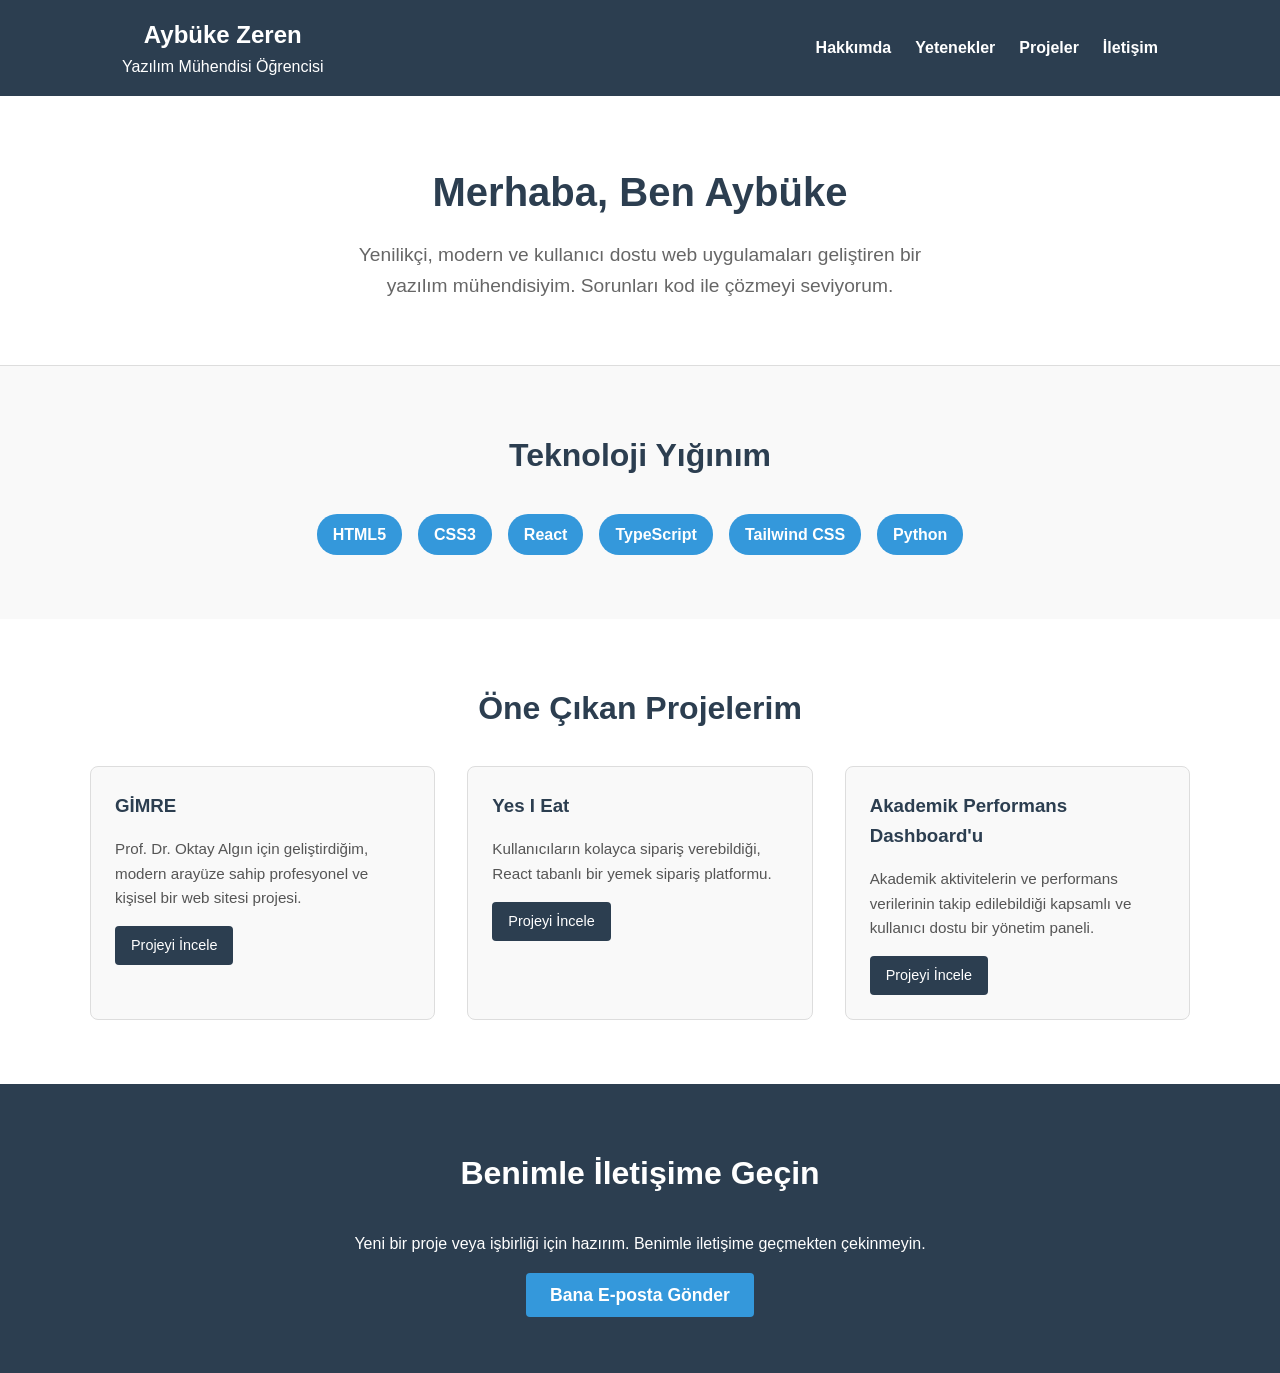
==== index.html @ 788e9beb "Kişisel portföy web sitesi için HTML ve CSS dosyaları eklendi." ====
<!DOCTYPE html>
<html lang="tr">

<head>
    <link rel="stylesheet" href="style.css">
    <meta charset="UTF-8">
    <meta name="viewport" content="width=device-width, initial-scale=1.0">
    <title>Kişisel Portföy</title>
</head>

<body>

    <header>
        <nav>
            <div class="baslik">
                <h1>Aybüke Zeren</h1>
                <p>Yazılım Mühendisi Öğrencisi</p>
            </div>
            <ul>
                <li><a href="#hero">Hakkımda</a></li>
                <li><a href="#skills">Yetenekler</a></li>
                <li><a href="#projects">Projeler</a></li>
                <li><a href="#contact">İletişim</a></li>
            </ul>
        </nav>
    </header>

    <section id="hero">
        <h2>Merhaba, Ben Aybüke</h2>
        <p>Yenilikçi, modern ve kullanıcı dostu web uygulamaları geliştiren bir yazılım mühendisiyim.
            Sorunları kod ile çözmeyi seviyorum.</p>
    </section>

    <section id="skills">
        <h2 class="section-title">Teknoloji Yığınım</h2>
        <div class="skills-container">
            <span class="skill-tag">HTML5</span>
            <span class="skill-tag">CSS3</span>
            <span class="skill-tag">React</span>
            <span class="skill-tag">TypeScript</span>
            <span class="skill-tag">Tailwind CSS</span>
            <span class="skill-tag">Python</span>
        </div>
    </section>

    <section id="projects">
        <h2 class="section-title" style="text-align: center;">Öne Çıkan Projelerim</h2>
        <div class="projects-wrapper">

            <div class="project-card">
                <h3>GİMRE</h3>
                <p>Prof. Dr. Oktay Algın için geliştirdiğim, modern arayüze sahip profesyonel ve kişisel bir web sitesi
                    projesi.</p>
                <a href="#" class="project-link">Projeyi İncele</a>
            </div>

            <div class="project-card">
                <h3>Yes I Eat</h3>
                <p>Kullanıcıların kolayca sipariş verebildiği, React tabanlı bir yemek sipariş platformu.</p>
                <a href="#" class="project-link">Projeyi İncele</a>
            </div>

            <div class="project-card">
                <h3>Akademik Performans Dashboard'u</h3>
                <p>Akademik aktivitelerin ve performans verilerinin takip edilebildiği kapsamlı ve kullanıcı dostu bir
                    yönetim paneli.</p>
                <a href="#" class="project-link">Projeyi İncele</a>
            </div>

        </div>
    </section>

    <section id="contact">
        <h2 class="section-title" style="color: #fff;">Benimle İletişime Geçin</h2>
        <p>Yeni bir proje veya işbirliği için hazırım. Benimle iletişime geçmekten çekinmeyin.</p>
        <a href="mailto:ornek@email.com" class="btn">Bana E-posta Gönder</a>
    </section>

    <!-- <footer>
        <p>&copy; 2026 Aybüke Zeren. Tüm hakları saklıdır.</p>
    </footer> -->

</body>

</html>
---- style.css ----
* {
     margin: 0;
     padding: 0;
     box-sizing: border-box;
     font-family: 'Segoe UI', Tahoma, Geneva, Verdana, sans-serif;
 }

 body {
     line-height: 1.6;
     color: #333;
     background-color: #f9f9f9;
 }

 header {
     background-color: #2c3e50;
     color: #fff;
     padding: 1rem 0;
     position: sticky;
     top: 0;
     z-index: 100;
 }


 nav {
     display: flex;
     justify-content: space-between;
     align-items: center;
     max-width: 1100px;
     margin: 0 auto;
     padding: 0 2rem;
 }

 nav h1 {
     font-size: 1.5rem;
 }

 nav ul {
     list-style: none;
     display: flex;
 }

 nav ul li {
     margin-left: 1.5rem;
 }

 nav ul li a {
     color: #fff;
     text-decoration: none;
     font-weight: bold;
     transition: color 0.3s ease;
 }

 nav ul li a:hover {
     color: #3498db;
 }

 #hero {
     background-color: #fff;
     text-align: center;
     padding: 4rem 2rem;
     border-bottom: 1px solid #ddd;
 }

 #hero h2 {
     font-size: 2.5rem;
     margin-bottom: 1rem;
     color: #2c3e50;
 }

 #hero p {
     font-size: 1.2rem;
     color: #666;
     max-width: 600px;
     margin: 0 auto;
 }

 #skills {
     padding: 4rem 2rem;
     max-width: 1100px;
     margin: 0 auto;
     text-align: center;
 }

 .baslik{
    display: flex;
    flex-direction: column;
    justify-content: center;
    align-items: center;
 }

 .section-title {
     font-size: 2rem;
     margin-bottom: 2rem;
     color: #2c3e50;
 }

 .skills-container {
     display: flex;
     justify-content: center;
     flex-wrap: wrap;
     gap: 1rem;
 }

 .skill-tag {
     background-color: #3498db;
     color: #fff;
     padding: 0.5rem 1rem;
     border-radius: 20px;
     font-weight: bold;
 }

 #projects {
     background-color: #fff;
     padding: 4rem 2rem;
 }

 .projects-wrapper {
     max-width: 1100px;
     margin: 0 auto;
     display: grid;
     grid-template-columns: repeat(auto-fit, minmax(300px, 1fr));
     gap: 2rem;
 }

 .project-card {
     background-color: #f9f9f9;
     border: 1px solid #ddd;
     border-radius: 8px;
     padding: 1.5rem;
     transition: transform 0.3s ease, box-shadow 0.3s ease;
 }

 .project-card:hover {
     transform: translateY(-5px);
     box-shadow: 0 5px 15px rgba(0, 0, 0, 0.1);
 }

 .project-card h3 {
     margin-bottom: 1rem;
     color: #2c3e50;
 }

 .project-card p {
     margin-bottom: 1rem;
     color: #555;
     font-size: 0.95rem;
 }

 .project-link {
     display: inline-block;
     background-color: #2c3e50;
     color: #fff;
     padding: 0.5rem 1rem;
     text-decoration: none;
     border-radius: 4px;
     font-size: 0.9rem;
 }

 .project-link:hover {
     background-color: #3498db;
 }

 #contact {
     padding: 4rem 2rem;
     text-align: center;
     background-color: #2c3e50;
     color: #fff;
 }

 #contact p {
     margin-bottom: 1.5rem;
 }

 .btn {
     background-color: #3498db;
     color: #fff;
     padding: 0.75rem 1.5rem;
     text-decoration: none;
     border-radius: 4px;
     font-weight: bold;
     font-size: 1.1rem;
 }

 .btn:hover {
     background-color: #2980b9;
 }

 footer {
     text-align: center;
     padding: 1.5rem;
     background-color: #1a252f;
     color: #aaa;
     font-size: 0.9rem;
 }
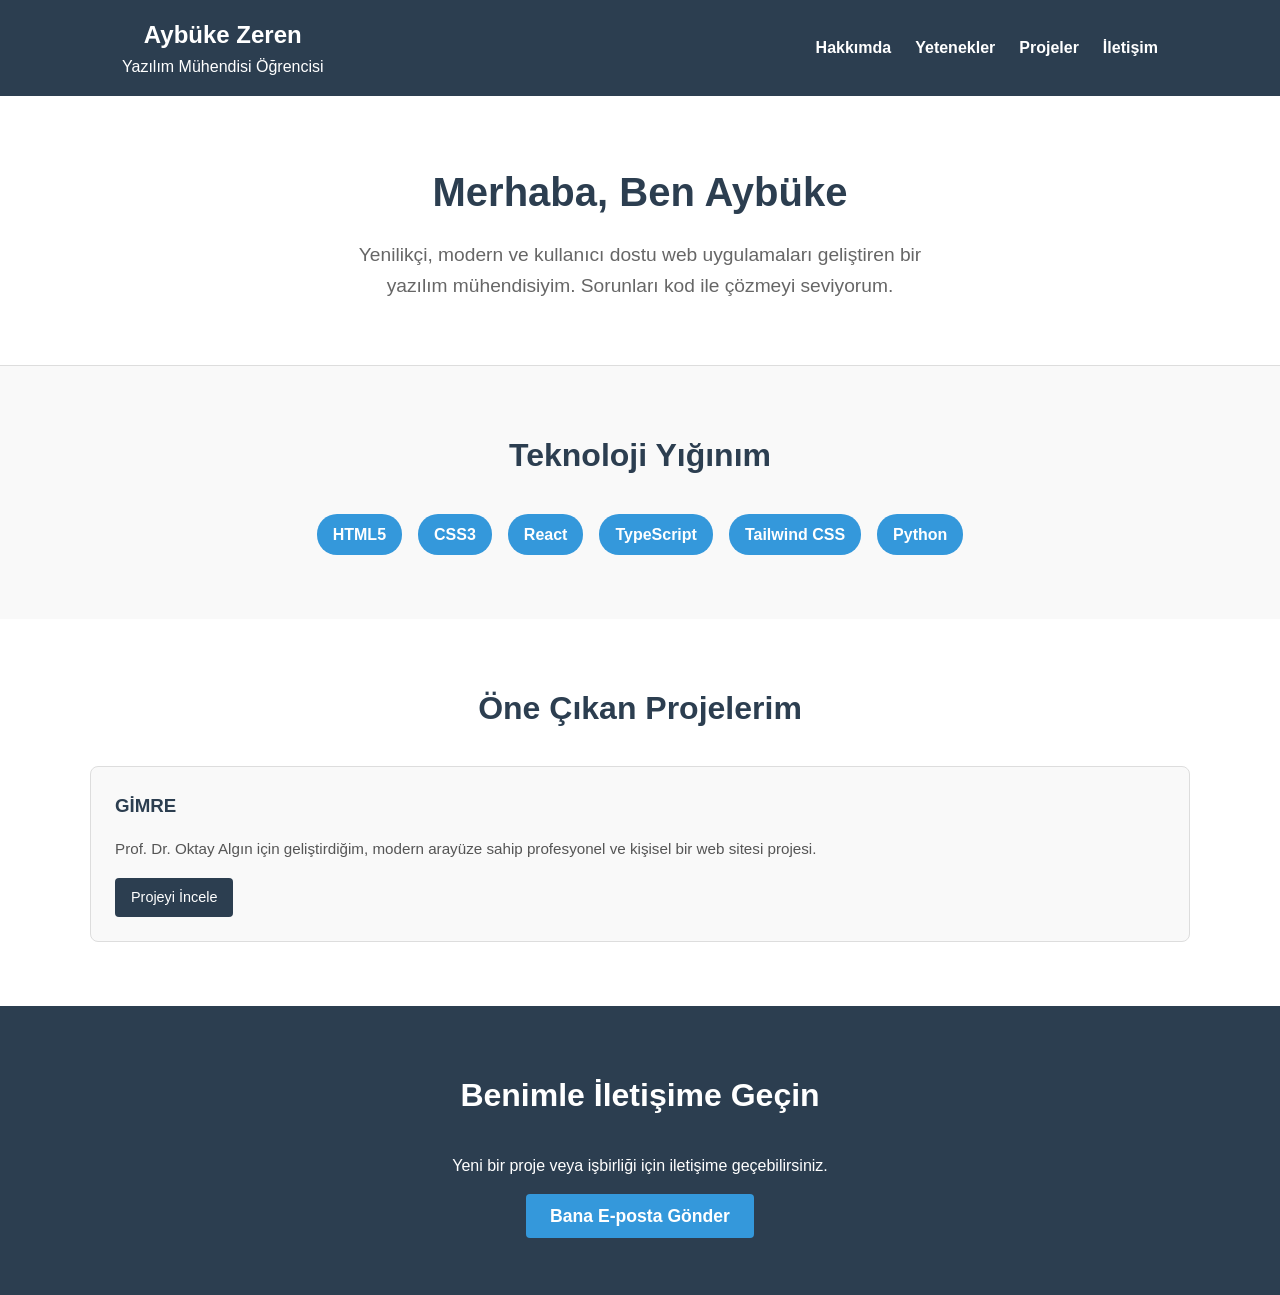
==== commit d739c04f: "." ====
--- a/index.html
+++ b/index.html
@@ -5,7 +5,7 @@
     <link rel="stylesheet" href="style.css">
     <meta charset="UTF-8">
     <meta name="viewport" content="width=device-width, initial-scale=1.0">
-    <title>Kişisel Portföy</title>
+    <title>Aybüke Zeren</title>
 </head>
 
 <body>
@@ -54,25 +54,12 @@
                 <a href="#" class="project-link">Projeyi İncele</a>
             </div>
 
-            <div class="project-card">
-                <h3>Yes I Eat</h3>
-                <p>Kullanıcıların kolayca sipariş verebildiği, React tabanlı bir yemek sipariş platformu.</p>
-                <a href="#" class="project-link">Projeyi İncele</a>
-            </div>
-
-            <div class="project-card">
-                <h3>Akademik Performans Dashboard'u</h3>
-                <p>Akademik aktivitelerin ve performans verilerinin takip edilebildiği kapsamlı ve kullanıcı dostu bir
-                    yönetim paneli.</p>
-                <a href="#" class="project-link">Projeyi İncele</a>
-            </div>
-
         </div>
     </section>
 
     <section id="contact">
         <h2 class="section-title" style="color: #fff;">Benimle İletişime Geçin</h2>
-        <p>Yeni bir proje veya işbirliği için hazırım. Benimle iletişime geçmekten çekinmeyin.</p>
+        <p>Yeni bir proje veya işbirliği için iletişime geçebilirsiniz.</p>
         <a href="mailto:ornek@email.com" class="btn">Bana E-posta Gönder</a>
     </section>
 
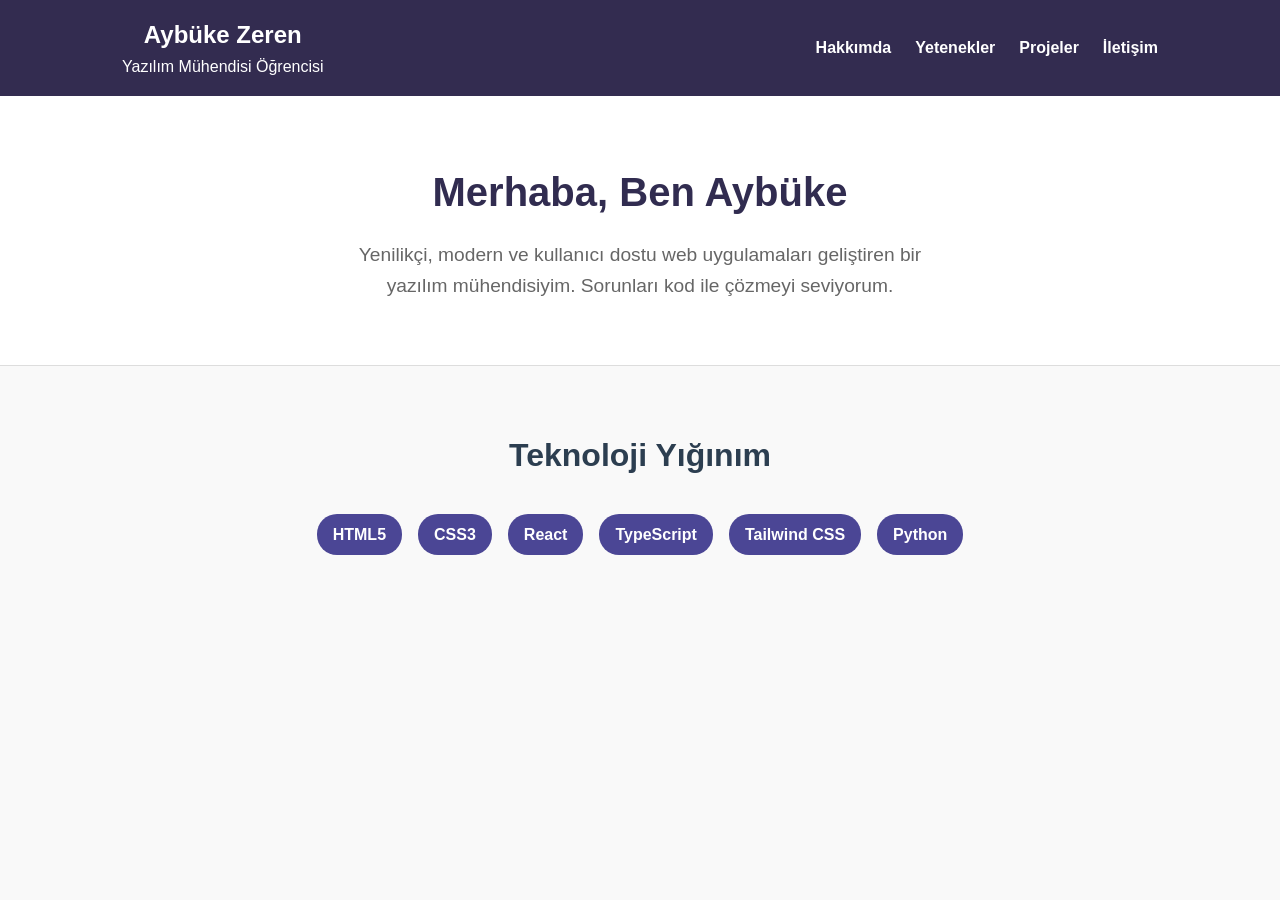
==== commit 31fbcee2: "style güncellemeler" ====
--- a/index.html
+++ b/index.html
@@ -43,30 +43,6 @@
         </div>
     </section>
 
-    <section id="projects">
-        <h2 class="section-title" style="text-align: center;">Öne Çıkan Projelerim</h2>
-        <div class="projects-wrapper">
-
-            <div class="project-card">
-                <h3>GİMRE</h3>
-                <p>Prof. Dr. Oktay Algın için geliştirdiğim, modern arayüze sahip profesyonel ve kişisel bir web sitesi
-                    projesi.</p>
-                <a href="#" class="project-link">Projeyi İncele</a>
-            </div>
-
-        </div>
-    </section>
-
-    <section id="contact">
-        <h2 class="section-title" style="color: #fff;">Benimle İletişime Geçin</h2>
-        <p>Yeni bir proje veya işbirliği için iletişime geçebilirsiniz.</p>
-        <a href="mailto:ornek@email.com" class="btn">Bana E-posta Gönder</a>
-    </section>
-
-    <!-- <footer>
-        <p>&copy; 2026 Aybüke Zeren. Tüm hakları saklıdır.</p>
-    </footer> -->
-
 </body>
 
 </html>
--- a/style.css
+++ b/style.css
@@ -12,7 +12,7 @@
  }
 
  header {
-     background-color: #2c3e50;
+     background-color: #332c50;
      color: #fff;
      padding: 1rem 0;
      position: sticky;
@@ -51,7 +51,7 @@
  }
 
  nav ul li a:hover {
-     color: #3498db;
+     color: #d4c5ff;
  }
 
  #hero {
@@ -64,7 +64,7 @@
  #hero h2 {
      font-size: 2.5rem;
      margin-bottom: 1rem;
-     color: #2c3e50;
+     color: #312c50;
  }
 
  #hero p {
@@ -102,7 +102,7 @@
  }
 
  .skill-tag {
-     background-color: #3498db;
+     background-color: #4b4695;
      color: #fff;
      padding: 0.5rem 1rem;
      border-radius: 20px;
@@ -137,7 +137,7 @@
 
  .project-card h3 {
      margin-bottom: 1rem;
-     color: #2c3e50;
+     color: #302c50;
  }
 
  .project-card p {
@@ -148,7 +148,7 @@
 
  .project-link {
      display: inline-block;
-     background-color: #2c3e50;
+     background-color: #372c50;
      color: #fff;
      padding: 0.5rem 1rem;
      text-decoration: none;
@@ -157,13 +157,13 @@
  }
 
  .project-link:hover {
-     background-color: #3498db;
+     background-color: #5834db;
  }
 
  #contact {
      padding: 4rem 2rem;
      text-align: center;
-     background-color: #2c3e50;
+     background-color: #2c2d50;
      color: #fff;
  }
 
@@ -172,7 +172,7 @@
  }
 
  .btn {
-     background-color: #3498db;
+     background-color: #5334db;
      color: #fff;
      padding: 0.75rem 1.5rem;
      text-decoration: none;
@@ -182,7 +182,7 @@
  }
 
  .btn:hover {
-     background-color: #2980b9;
+     background-color: #3a2bad;
  }
 
  footer {
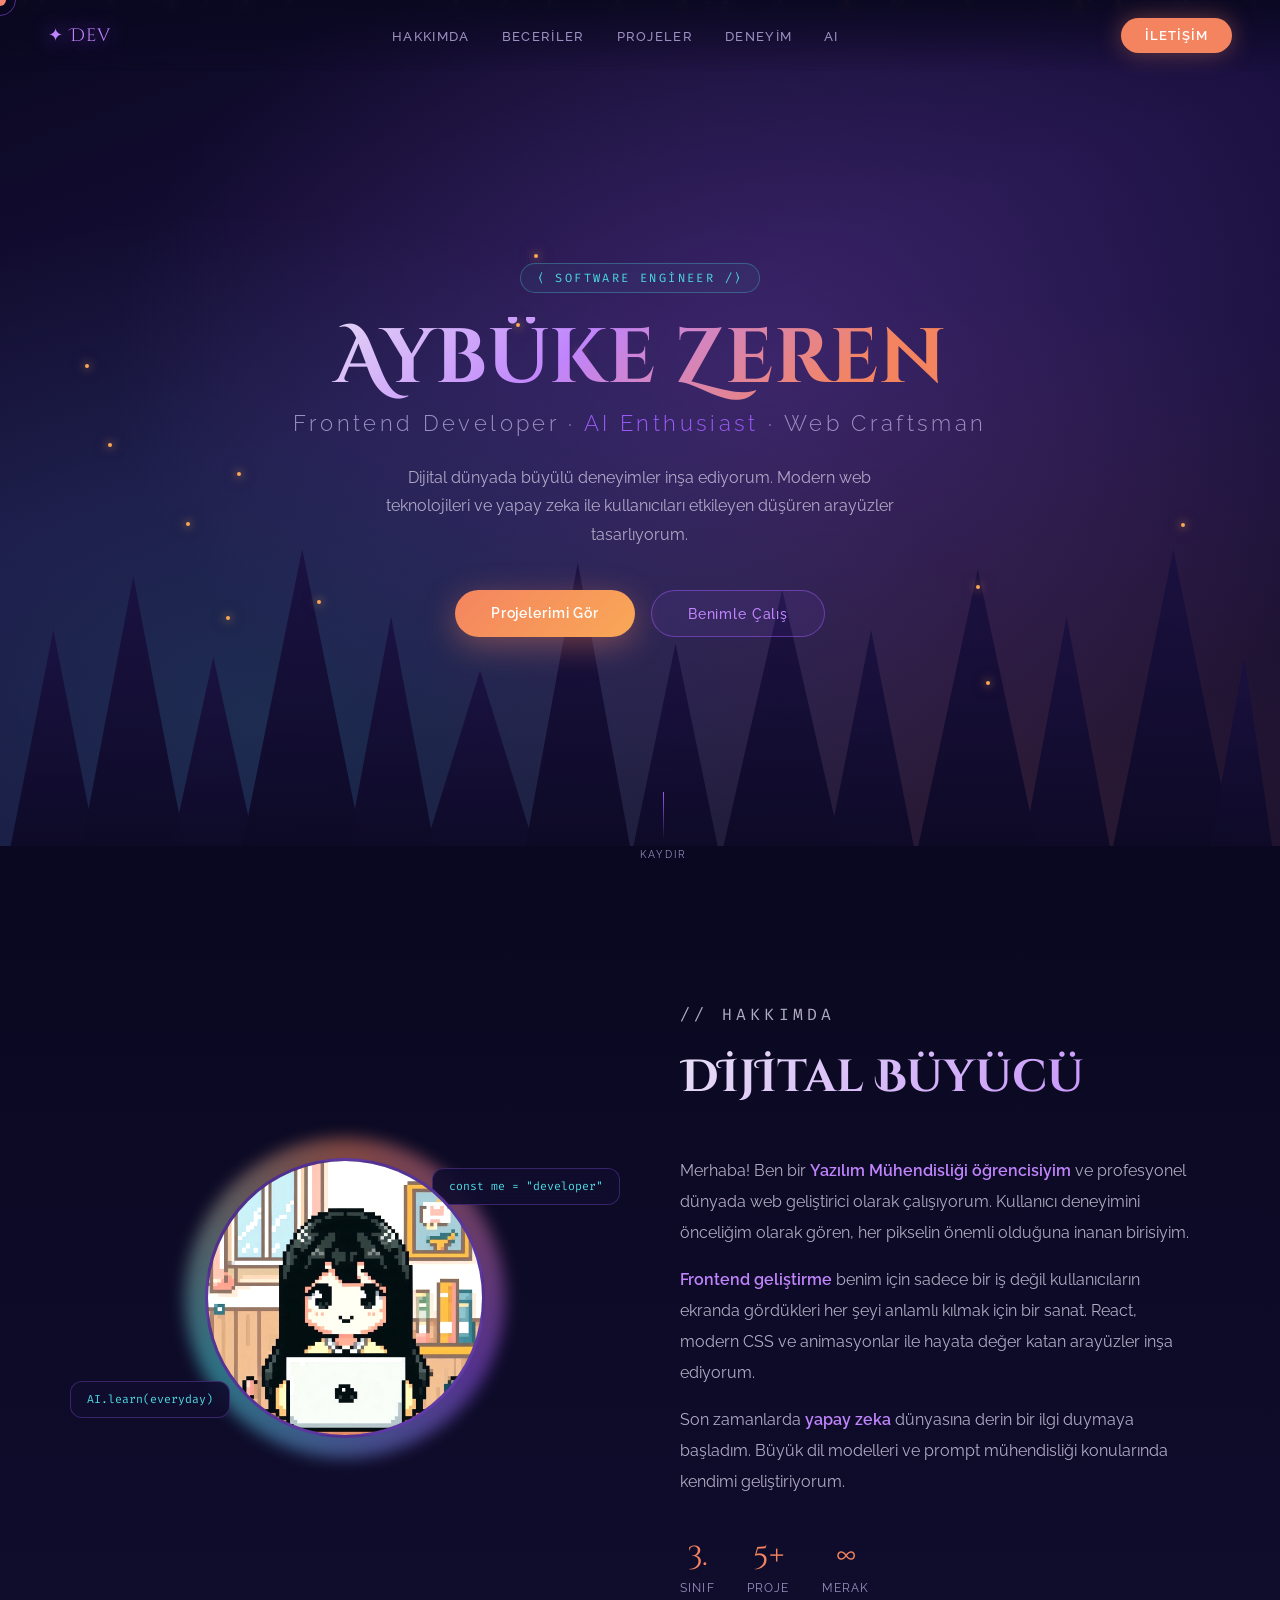
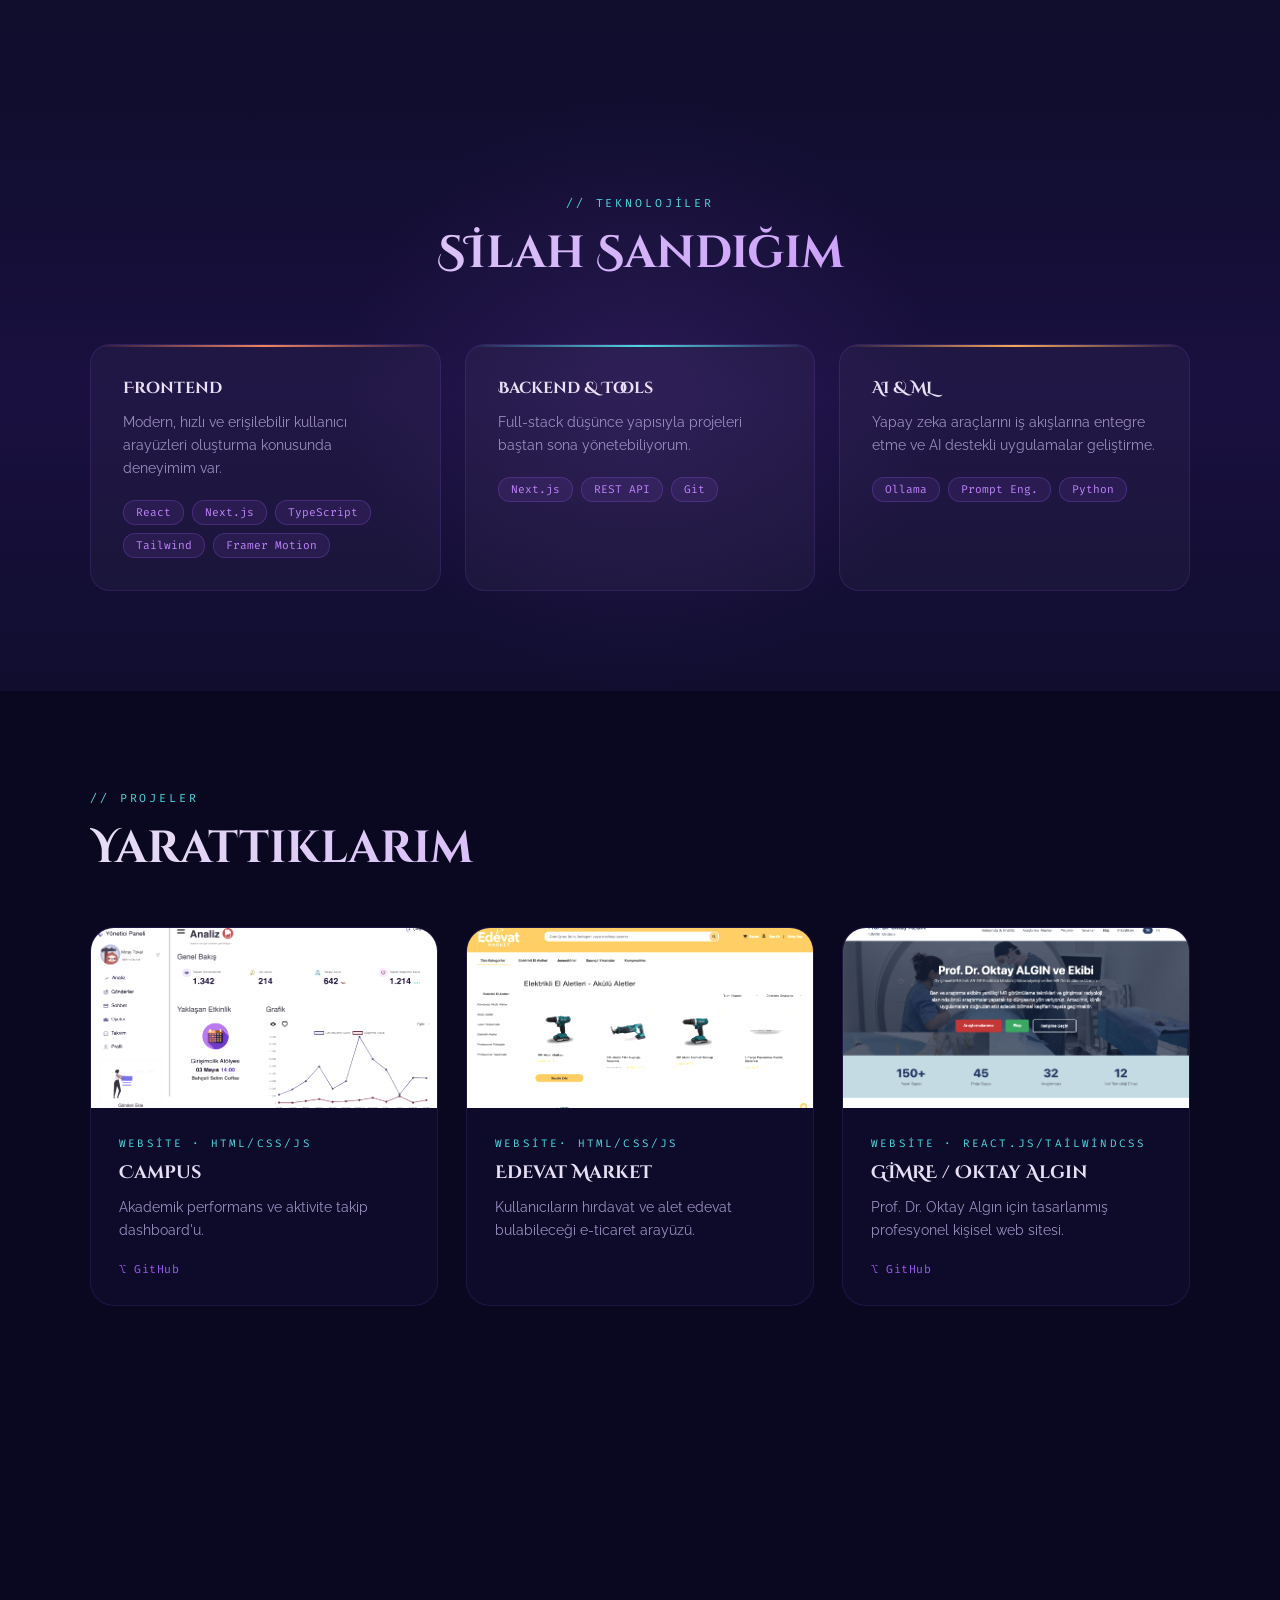
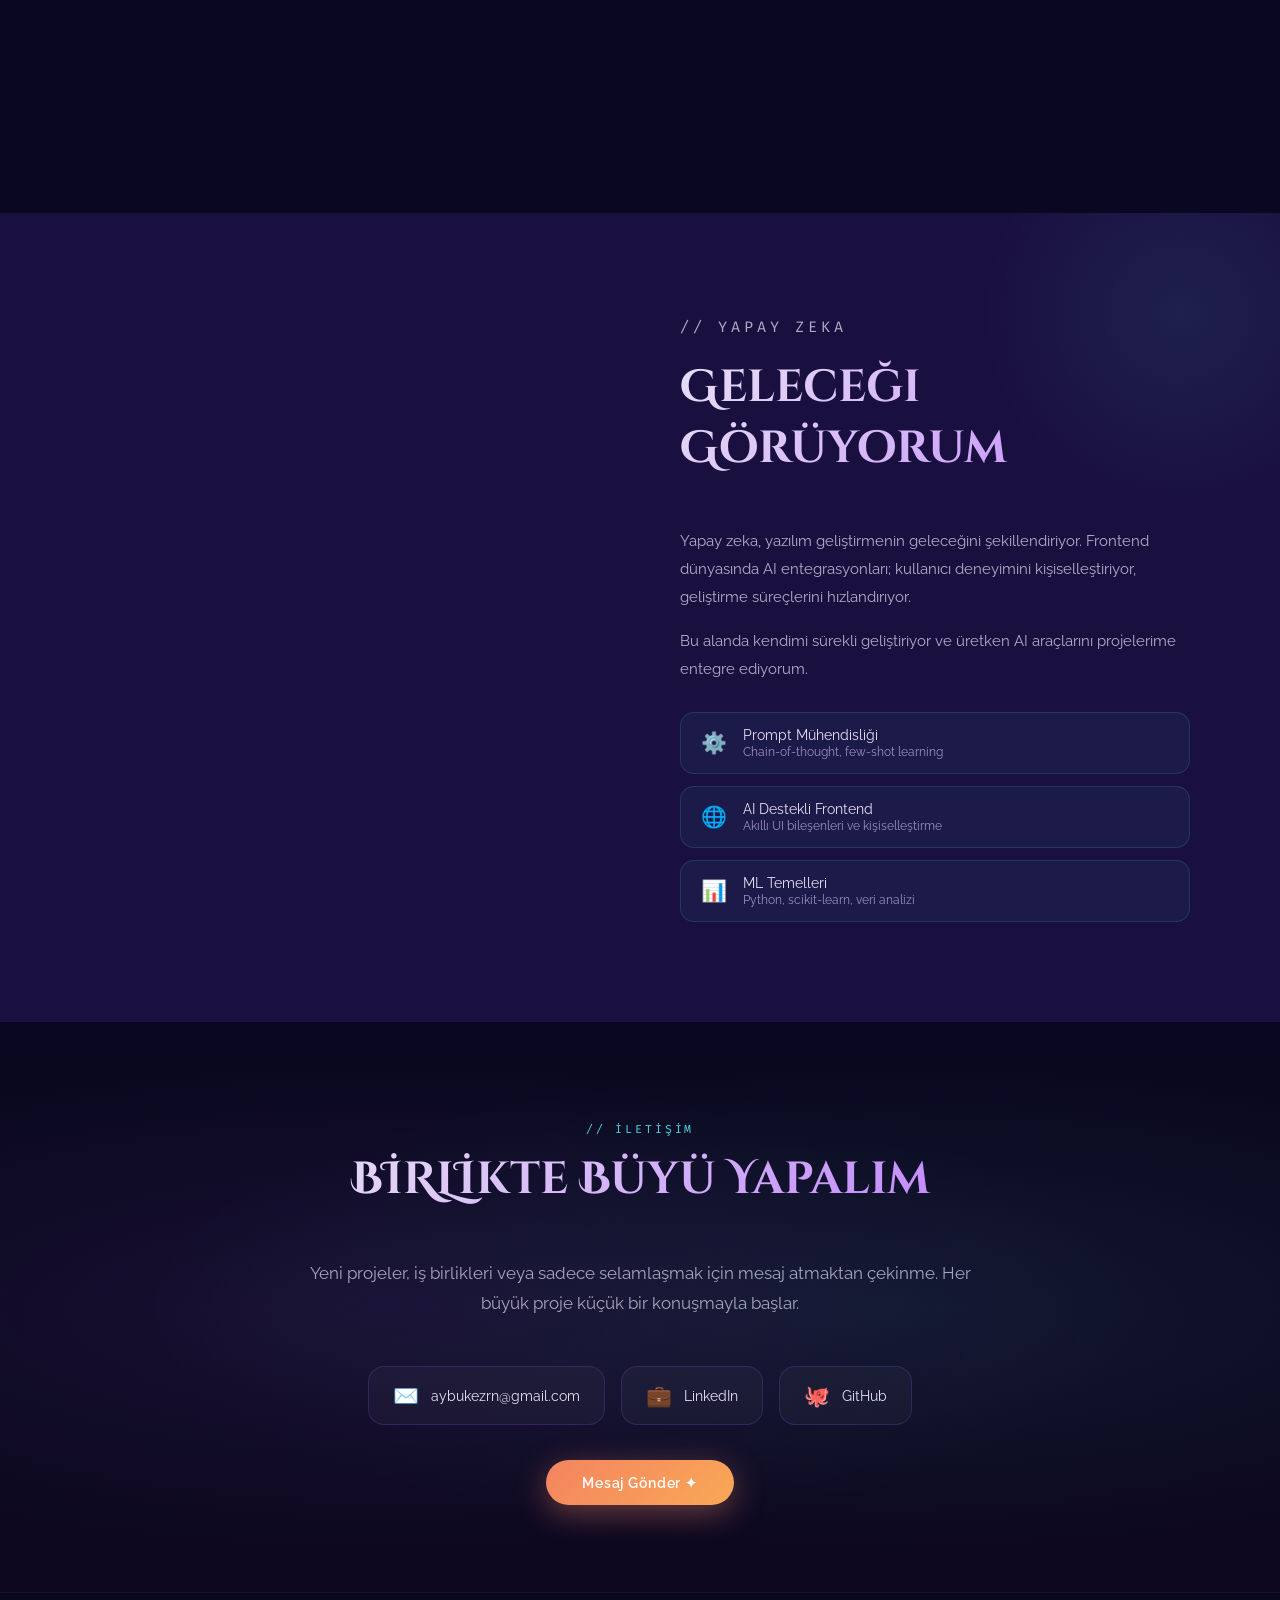
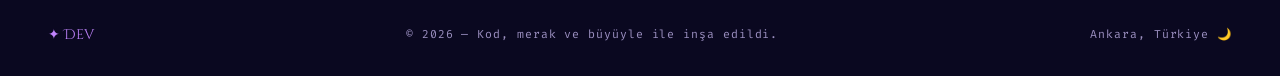
==== commit cd4e3b71: "güncelleme" ====
--- a/index.html
+++ b/index.html
@@ -1,48 +1,1040 @@
 <!DOCTYPE html>
 <html lang="tr">
-
 <head>
-    <link rel="stylesheet" href="style.css">
-    <meta charset="UTF-8">
-    <meta name="viewport" content="width=device-width, initial-scale=1.0">
-    <title>Aybüke Zeren</title>
+<meta charset="UTF-8">
+<meta name="viewport" content="width=device-width, initial-scale=1.0">
+<title>Aybüke Zeren</title>
+<link href="https://fonts.googleapis.com/css2?family=Cinzel+Decorative:wght@400;700&family=Raleway:wght@300;400;500;600&family=Fira+Code:wght@300;400;500&display=swap" rel="stylesheet">
+<style>
+  :root {
+    --deep-navy: #0a0820;
+    --midnight: #100d2e;
+    --purple-dark: #1a1040;
+    --purple-mid: #3d2a7a;
+    --purple-glow: #7c4dbd;
+    --violet: #9b59f5;
+    --lilac: #c084fc;
+    --coral: #f4845f;
+    --amber: #f9a857;
+    --teal-glow: #4dd9e0;
+    --soft-blue: #8ab4f8;
+    --text-main: #e8e0f5;
+    --text-dim: #9b8fc0;
+  }
+
+  * { margin: 0; padding: 0; box-sizing: border-box; }
+
+  html { scroll-behavior: smooth; }
+
+  body {
+    background: var(--deep-navy);
+    color: var(--text-main);
+    font-family: 'Raleway', sans-serif;
+    overflow-x: hidden;
+    cursor: none;
+  }
+
+  /* CUSTOM CURSOR */
+  .cursor {
+    position: fixed; width: 12px; height: 12px;
+    border-radius: 50%; background: var(--coral);
+    pointer-events: none; z-index: 9999;
+    transform: translate(-50%, -50%);
+    transition: transform 0.1s, background 0.3s;
+    mix-blend-mode: screen;
+  }
+  .cursor-trail {
+    position: fixed; width: 32px; height: 32px;
+    border-radius: 50%; border: 1px solid var(--violet);
+    pointer-events: none; z-index: 9998;
+    transform: translate(-50%, -50%);
+    transition: left 0.12s ease, top 0.12s ease, opacity 0.3s;
+    opacity: 0.5;
+  }
+
+  /* NAV */
+  nav {
+    position: fixed; top: 0; left: 0; right: 0;
+    z-index: 100;
+    display: flex; align-items: center; justify-content: space-between;
+    padding: 18px 48px;
+    background: linear-gradient(to bottom, rgba(10,8,32,0.95), transparent);
+    backdrop-filter: blur(4px);
+  }
+  .nav-logo {
+    font-family: 'Cinzel Decorative', serif;
+    font-size: 1.1rem; color: var(--lilac);
+    letter-spacing: 0.05em;
+    text-shadow: 0 0 20px var(--violet);
+  }
+  .nav-links { display: flex; gap: 32px; list-style: none; }
+  .nav-links a {
+    color: var(--text-dim); text-decoration: none;
+    font-size: 0.82rem; letter-spacing: 0.1em;
+    text-transform: uppercase; font-weight: 500;
+    transition: color 0.3s;
+    position: relative;
+  }
+  .nav-links a::after {
+    content: ''; position: absolute; bottom: -4px; left: 0;
+    width: 0; height: 1px; background: var(--coral);
+    transition: width 0.3s;
+  }
+  .nav-links a:hover { color: var(--coral); }
+  .nav-links a:hover::after { width: 100%; }
+  .nav-cta {
+    background: var(--coral); color: white;
+    padding: 10px 24px; border-radius: 24px;
+    font-size: 0.82rem; letter-spacing: 0.08em;
+    font-weight: 600; text-transform: uppercase;
+    text-decoration: none;
+    box-shadow: 0 0 24px rgba(244,132,95,0.4);
+    transition: box-shadow 0.3s, transform 0.2s;
+  }
+  .nav-cta:hover { box-shadow: 0 0 40px rgba(244,132,95,0.7); transform: translateY(-1px); }
+
+  /* HERO */
+  .hero {
+    position: relative; min-height: 100vh;
+    display: flex; align-items: center; justify-content: center;
+    overflow: hidden;
+  }
+  .hero-bg {
+    position: absolute; inset: 0;
+    background:
+      radial-gradient(ellipse at 60% 40%, rgba(124,77,189,0.35) 0%, transparent 60%),
+      radial-gradient(ellipse at 20% 80%, rgba(77,217,224,0.15) 0%, transparent 50%),
+      radial-gradient(ellipse at 80% 90%, rgba(244,132,95,0.12) 0%, transparent 45%),
+      linear-gradient(160deg, #0a0820 0%, #1a1040 40%, #0d0a2a 100%);
+  }
+  /* Floating particles */
+  .particles { position: absolute; inset: 0; pointer-events: none; }
+  .particle {
+    position: absolute; border-radius: 50%;
+    animation: float-particle linear infinite;
+  }
+
+  @keyframes float-particle {
+    0% { transform: translateY(110vh) translateX(0) scale(0); opacity: 0; }
+    10% { opacity: 1; }
+    90% { opacity: 0.6; }
+    100% { transform: translateY(-10vh) translateX(var(--drift)) scale(1); opacity: 0; }
+  }
+
+  /* Forest silhouette */
+  .forest-layer {
+    position: absolute; bottom: 0; left: 0; right: 0;
+    height: 45%; pointer-events: none;
+  }
+  .forest-svg { width: 100%; height: 100%; }
+
+  /* Fireflies */
+  .firefly {
+    position: absolute; width: 4px; height: 4px;
+    border-radius: 50%; background: var(--amber);
+    box-shadow: 0 0 8px var(--amber), 0 0 16px rgba(249,168,87,0.5);
+    animation: firefly-float ease-in-out infinite;
+  }
+  @keyframes firefly-float {
+    0%, 100% { transform: translate(0,0); opacity: 0.2; }
+    25% { transform: translate(20px, -30px); opacity: 1; }
+    50% { transform: translate(-10px, -50px); opacity: 0.7; }
+    75% { transform: translate(15px, -20px); opacity: 0.4; }
+  }
+
+  .hero-content {
+    position: relative; z-index: 10;
+    text-align: center; padding: 0 20px;
+    max-width: 800px;
+  }
+  .hero-badge {
+    display: inline-block;
+    font-family: 'Fira Code', monospace;
+    font-size: 0.75rem; color: var(--teal-glow);
+    letter-spacing: 0.2em; text-transform: uppercase;
+    margin-bottom: 24px;
+    padding: 6px 16px; border: 1px solid rgba(77,217,224,0.3);
+    border-radius: 20px;
+    background: rgba(77,217,224,0.05);
+    animation: fadeInDown 1s ease 0.3s both;
+  }
+  .hero-name {
+    font-family: 'Cinzel Decorative', serif;
+    font-size: clamp(2.5rem, 6vw, 5rem);
+    line-height: 1.1;
+    background: linear-gradient(135deg, #e8e0f5 0%, var(--lilac) 40%, var(--coral) 80%);
+    -webkit-background-clip: text; -webkit-text-fill-color: transparent;
+    background-clip: text;
+    animation: fadeInDown 1s ease 0.5s both;
+    margin-bottom: 8px;
+  }
+  .hero-title {
+    font-size: clamp(1rem, 2.5vw, 1.4rem);
+    color: var(--text-dim); font-weight: 300;
+    letter-spacing: 0.15em;
+    animation: fadeInDown 1s ease 0.7s both;
+    margin-bottom: 28px;
+  }
+  .hero-title span { color: var(--violet); }
+  .hero-desc {
+    font-size: 1rem; line-height: 1.8;
+    color: rgba(232,224,245,0.7); max-width: 520px; margin: 0 auto 40px;
+    animation: fadeInUp 1s ease 0.9s both;
+  }
+  .hero-actions {
+    display: flex; gap: 16px; justify-content: center; flex-wrap: wrap;
+    animation: fadeInUp 1s ease 1.1s both;
+  }
+  .btn-primary {
+    padding: 14px 36px; border-radius: 30px;
+    background: linear-gradient(135deg, var(--coral), var(--amber));
+    color: white; text-decoration: none; font-weight: 600;
+    font-size: 0.9rem; letter-spacing: 0.06em;
+    box-shadow: 0 8px 32px rgba(244,132,95,0.4);
+    transition: transform 0.2s, box-shadow 0.2s;
+  }
+  .btn-primary:hover { transform: translateY(-3px); box-shadow: 0 12px 48px rgba(244,132,95,0.6); }
+  .btn-secondary {
+    padding: 14px 36px; border-radius: 30px;
+    border: 1px solid rgba(155,89,245,0.5);
+    color: var(--lilac); text-decoration: none; font-weight: 500;
+    font-size: 0.9rem; letter-spacing: 0.06em;
+    background: rgba(155,89,245,0.08);
+    transition: background 0.3s, border-color 0.3s, transform 0.2s;
+  }
+  .btn-secondary:hover {
+    background: rgba(155,89,245,0.18);
+    border-color: var(--violet); transform: translateY(-3px);
+  }
+
+  /* SCROLL INDICATOR */
+  .scroll-hint {
+    position: absolute; bottom: 40px; left: 50%;
+    transform: translateX(-50%);
+    display: flex; flex-direction: column; align-items: center; gap: 8px;
+    animation: fadeInUp 1s ease 1.4s both;
+  }
+  .scroll-hint span {
+    font-size: 0.65rem; letter-spacing: 0.2em;
+    color: var(--text-dim); text-transform: uppercase;
+  }
+  .scroll-line {
+    width: 1px; height: 48px;
+    background: linear-gradient(to bottom, var(--violet), transparent);
+    animation: scrollLine 1.5s ease infinite;
+  }
+  @keyframes scrollLine {
+    0% { transform: scaleY(0); transform-origin: top; }
+    50% { transform: scaleY(1); transform-origin: top; }
+    51% { transform: scaleY(1); transform-origin: bottom; }
+    100% { transform: scaleY(0); transform-origin: bottom; }
+  }
+
+  /* SECTION COMMON */
+  section { padding: 100px 48px; }
+  .section-label {
+    font-family: 'Fira Code', monospace;
+    font-size: 0.72rem; color: var(--teal-glow);
+    letter-spacing: 0.25em; text-transform: uppercase;
+    margin-bottom: 12px;
+  }
+  .section-title {
+    font-family: 'Cinzel Decorative', serif;
+    font-size: clamp(1.8rem, 4vw, 2.8rem);
+    background: linear-gradient(135deg, #e8e0f5, var(--lilac));
+    -webkit-background-clip: text; -webkit-text-fill-color: transparent;
+    background-clip: text;
+    margin-bottom: 48px;
+  }
+
+  /* ABOUT */
+  .about-section {
+    position: relative;
+    background: linear-gradient(180deg, var(--deep-navy) 0%, var(--midnight) 100%);
+  }
+  .about-grid {
+    max-width: 1100px; margin: 0 auto;
+    display: grid; grid-template-columns: 1fr 1fr;
+    gap: 80px; align-items: center;
+  }
+  .about-visual {
+    position: relative; display: flex; justify-content: center;
+  }
+  .avatar-ring {
+    position: relative; width: 280px; height: 280px;
+  }
+  .avatar-glow {
+    position: absolute; inset: -20px; border-radius: 50%;
+    background: conic-gradient(from 0deg, var(--coral), var(--violet), var(--teal-glow), var(--coral));
+    animation: spin 6s linear infinite;
+    opacity: 0.5;
+    filter: blur(8px);
+  }
+  @keyframes spin { to { transform: rotate(360deg); } }
+  .avatar-inner {
+    position: relative; width: 280px; height: 280px;
+    border-radius: 50%; overflow: hidden;
+    border: 3px solid rgba(155,89,245,0.4);
+    background: linear-gradient(135deg, var(--purple-dark), var(--purple-mid));
+    display: flex; align-items: center; justify-content: center;
+    z-index: 1;
+  }
+  .avatar-inner img{
+    width: 100%; height: 100%; object-fit: cover;
+     filter: grayscale(20%) brightness(1.1);
+  }
+  .avatar-emoji { font-size: 5rem; }
+  .about-floating-tag {
+    position: absolute;
+    background: rgba(16,13,46,0.9); border: 1px solid rgba(155,89,245,0.3);
+    border-radius: 12px; padding: 10px 16px;
+    font-family: 'Fira Code', monospace; font-size: 0.72rem;
+    color: var(--teal-glow);
+    backdrop-filter: blur(8px);
+    animation: floatTag ease-in-out infinite;
+  }
+  @keyframes floatTag {
+    0%, 100% { transform: translateY(0); }
+    50% { transform: translateY(-8px); }
+  }
+  .tag-top { top: 10px; right: -20px; animation-duration: 3.5s; }
+  .tag-bottom { bottom: 20px; left: -20px; animation-duration: 4.2s; animation-delay: 1s; }
+
+  .about-text p {
+    font-size: 1.02rem; line-height: 1.9;
+    color: rgba(232,224,245,0.75);
+    margin-bottom: 16px;
+  }
+  .about-text p strong { color: var(--lilac); font-weight: 600; }
+  .about-stats {
+    display: flex; gap: 32px; margin-top: 36px;
+  }
+  .stat {
+    text-align: center;
+  }
+  .stat-num {
+    font-family: 'Cinzel Decorative', serif;
+    font-size: 2rem; color: var(--coral);
+    display: block;
+  }
+  .stat-label {
+    font-size: 0.72rem; color: var(--text-dim);
+    letter-spacing: 0.1em; text-transform: uppercase;
+  }
+
+  /* SKILLS */
+  .skills-section {
+    background: linear-gradient(180deg, var(--midnight) 0%, var(--purple-dark) 50%, var(--midnight) 100%);
+    position: relative; overflow: hidden;
+  }
+  .skills-section::before {
+    content: ''; position: absolute;
+    top: 50%; left: 50%; transform: translate(-50%, -50%);
+    width: 600px; height: 600px; border-radius: 50%;
+    background: radial-gradient(circle, rgba(124,77,189,0.15) 0%, transparent 70%);
+    pointer-events: none;
+  }
+  .skills-container { max-width: 1100px; margin: 0 auto; }
+  .skills-header { text-align: center; margin-bottom: 60px; }
+  .skills-grid {
+    display: grid; grid-template-columns: repeat(auto-fit, minmax(280px, 1fr));
+    gap: 24px;
+  }
+  .skill-card {
+    background: rgba(255,255,255,0.03);
+    border: 1px solid rgba(155,89,245,0.15);
+    border-radius: 20px; padding: 32px;
+    position: relative; overflow: hidden;
+    transition: transform 0.3s, border-color 0.3s, box-shadow 0.3s;
+    cursor: default;
+  }
+  .skill-card::before {
+    content: ''; position: absolute;
+    top: 0; left: 0; right: 0; height: 2px;
+    background: linear-gradient(to right, transparent, var(--card-accent, var(--violet)), transparent);
+  }
+  .skill-card:hover {
+    transform: translateY(-6px);
+    border-color: rgba(155,89,245,0.4);
+    box-shadow: 0 20px 60px rgba(10,8,32,0.5), 0 0 40px rgba(124,77,189,0.1);
+  }
+  .skill-card-icon { font-size: 2rem; margin-bottom: 16px; display: block; }
+  .skill-card-title {
+    font-family: 'Cinzel Decorative', serif;
+    font-size: 1rem; color: var(--text-main);
+    margin-bottom: 12px;
+  }
+  .skill-card-desc {
+    font-size: 0.85rem; color: var(--text-dim);
+    line-height: 1.7; margin-bottom: 20px;
+  }
+  .skill-tags { display: flex; flex-wrap: wrap; gap: 8px; }
+  .skill-tag {
+    font-family: 'Fira Code', monospace;
+    font-size: 0.7rem; padding: 4px 12px;
+    border-radius: 12px; background: rgba(155,89,245,0.1);
+    border: 1px solid rgba(155,89,245,0.25);
+    color: var(--lilac);
+  }
+
+  /* PROJECTS */
+  .projects-section {
+    background: var(--deep-navy);
+    position: relative;
+  }
+  .projects-container { max-width: 1100px; margin: 0 auto; }
+  .projects-grid { display: grid; grid-template-columns: repeat(auto-fit, minmax(320px, 1fr)); gap: 28px; }
+  .project-card {
+    background: rgba(16,13,46,0.8);
+    border: 1px solid rgba(155,89,245,0.12);
+    border-radius: 24px; overflow: hidden;
+    transition: transform 0.3s, box-shadow 0.3s;
+  }
+  .project-card:hover {
+    transform: translateY(-8px);
+    box-shadow: 0 32px 80px rgba(10,8,32,0.6), 0 0 0 1px rgba(155,89,245,0.3);
+  }
+  .project-thumb {
+    height: 180px; position: relative; overflow: hidden;
+    display: flex; align-items: center; justify-content: center;
+  }
+  .project-thumb-bg {
+    position: absolute; inset: 0;
+  }
+  .project-thumb-icon { font-size: 3rem; position: relative; z-index: 1; }
+  .project-body { padding: 28px; }
+  .project-category {
+    font-family: 'Fira Code', monospace;
+    font-size: 0.68rem; color: var(--teal-glow);
+    letter-spacing: 0.2em; text-transform: uppercase;
+    margin-bottom: 10px;
+  }
+  .project-name {
+    font-family: 'Cinzel Decorative', serif;
+    font-size: 1.1rem; color: var(--text-main);
+    margin-bottom: 10px; line-height: 1.4;
+  }
+  .project-desc {
+    font-size: 0.85rem; color: var(--text-dim);
+    line-height: 1.7; margin-bottom: 20px;
+  }
+  .project-links { display: flex; gap: 12px; }
+  .project-link {
+    font-family: 'Fira Code', monospace;
+    font-size: 0.72rem; color: var(--violet);
+    text-decoration: none; letter-spacing: 0.05em;
+    display: flex; align-items: center; gap: 6px;
+    transition: color 0.2s;
+  }
+  .project-link:hover { color: var(--coral); }
+  .project-thumb img{
+    width: 100%; height: 100%; object-fit: cover;
+    filter: grayscale(30%) brightness(1.1);
+     transition: transform 0.3s;
+  }
+  /* EXPERIENCE */
+  .experience-section {
+    background: linear-gradient(180deg, var(--midnight) 0%, var(--deep-navy) 100%);
+  }
+  .experience-container { max-width: 800px; margin: 0 auto; }
+  .timeline { position: relative; padding-left: 40px; }
+  .timeline::before {
+    content: ''; position: absolute;
+    left: 7px; top: 0; bottom: 0; width: 1px;
+    background: linear-gradient(to bottom, var(--violet), transparent);
+  }
+  .timeline-item {
+    position: relative; margin-bottom: 48px;
+    opacity: 0; transform: translateX(-20px);
+    transition: opacity 0.6s ease, transform 0.6s ease;
+  }
+  .timeline-item.visible { opacity: 1; transform: translateX(0); }
+  .timeline-dot {
+    position: absolute; left: -36px; top: 6px;
+    width: 14px; height: 14px; border-radius: 50%;
+    background: var(--coral);
+    box-shadow: 0 0 16px rgba(244,132,95,0.6);
+    border: 2px solid var(--deep-navy);
+  }
+  .timeline-date {
+    font-family: 'Fira Code', monospace;
+    font-size: 0.72rem; color: var(--teal-glow);
+    letter-spacing: 0.15em; margin-bottom: 6px;
+  }
+  .timeline-role {
+    font-size: 1.1rem; font-weight: 600;
+    color: var(--text-main); margin-bottom: 4px;
+  }
+  .timeline-company { font-size: 0.85rem; color: var(--violet); margin-bottom: 12px; }
+  .timeline-desc { font-size: 0.88rem; color: var(--text-dim); line-height: 1.75; }
+
+  /* AI INTEREST */
+  .ai-section {
+    background: var(--purple-dark);
+    position: relative; overflow: hidden;
+  }
+  .ai-section::after {
+    content: ''; position: absolute;
+    top: -100px; right: -100px; width: 400px; height: 400px;
+    border-radius: 50%;
+    background: radial-gradient(circle, rgba(77,217,224,0.08), transparent 70%);
+    pointer-events: none;
+  }
+  .ai-container {
+    max-width: 1100px; margin: 0 auto;
+    display: grid; grid-template-columns: 1fr 1fr;
+    gap: 80px; align-items: center;
+  }
+  .ai-orb-wrap { display: flex; justify-content: center; }
+  .ai-orb {
+    width: 260px; height: 260px; border-radius: 50%;
+    position: relative;
+    background: radial-gradient(circle at 40% 40%, var(--teal-glow), var(--violet), var(--deep-navy));
+    box-shadow:
+      0 0 60px rgba(77,217,224,0.3),
+      0 0 120px rgba(124,77,189,0.2);
+    animation: orb-pulse 4s ease-in-out infinite;
+  }
+  @keyframes orb-pulse {
+    0%, 100% { box-shadow: 0 0 60px rgba(77,217,224,0.3), 0 0 120px rgba(124,77,189,0.2); }
+    50% { box-shadow: 0 0 100px rgba(77,217,224,0.5), 0 0 200px rgba(124,77,189,0.35); }
+  }
+  .ai-orb-label {
+    position: absolute; inset: 0; display: flex; align-items: center;
+    justify-content: center;
+    font-family: 'Cinzel Decorative', serif;
+    font-size: 4.1rem; color: white;
+    text-shadow: 0 0 20px rgba(255,255,255,0.8);
+  }
+  .ai-content { }
+  .ai-content p { font-size: 0.95rem; line-height: 1.85; color: rgba(232,224,245,0.75); margin-bottom: 16px; }
+  .ai-interests { display: flex; flex-direction: column; gap: 12px; margin-top: 28px; }
+  .ai-interest-item {
+    display: flex; align-items: center; gap: 16px;
+    padding: 14px 20px;
+    background: rgba(77,217,224,0.05);
+    border: 1px solid rgba(77,217,224,0.15);
+    border-radius: 14px;
+    font-size: 0.88rem;
+    transition: background 0.3s, transform 0.2s;
+  }
+  .ai-interest-item:hover { background: rgba(77,217,224,0.1); transform: translateX(6px); }
+  .ai-interest-icon { font-size: 1.3rem; }
+  .ai-interest-text { color: var(--text-main); }
+  .ai-interest-text small { display: block; color: var(--text-dim); font-size: 0.75rem; margin-top: 2px; }
+
+  /* CONTACT */
+  .contact-section {
+    background: linear-gradient(180deg, var(--deep-navy) 0%, #0d0820 100%);
+    text-align: center; position: relative; overflow: hidden;
+  }
+  .contact-section::before {
+    content: ''; position: absolute; top: 0; left: 0; right: 0; bottom: 0;
+    background:
+      radial-gradient(ellipse at 30% 50%, rgba(124,77,189,0.12), transparent 60%),
+      radial-gradient(ellipse at 70% 50%, rgba(77,217,224,0.08), transparent 60%);
+    pointer-events: none;
+  }
+  .contact-container { max-width: 700px; margin: 0 auto; position: relative; z-index: 1; }
+  .contact-intro {
+    font-size: 1.05rem; line-height: 1.8;
+    color: rgba(232,224,245,0.7); margin-bottom: 48px;
+  }
+  .contact-cards {
+    display: flex; justify-content: center; flex-wrap: wrap; gap: 16px;
+    margin-bottom: 48px;
+  }
+  .contact-card {
+    display: flex; align-items: center; gap: 12px;
+    padding: 16px 24px;
+    background: rgba(255,255,255,0.03);
+    border: 1px solid rgba(155,89,245,0.2);
+    border-radius: 16px; text-decoration: none;
+    color: var(--text-main); font-size: 0.88rem;
+    transition: background 0.3s, border-color 0.3s, transform 0.2s;
+  }
+  .contact-card:hover { background: rgba(155,89,245,0.1); border-color: var(--violet); transform: translateY(-4px); }
+  .contact-card-icon { font-size: 1.3rem; }
+
+  /* FOOTER */
+  footer {
+    padding: 32px 48px;
+    border-top: 1px solid rgba(155,89,245,0.1);
+    display: flex; align-items: center; justify-content: space-between;
+    background: var(--deep-navy);
+  }
+  .footer-text {
+    font-family: 'Fira Code', monospace;
+    font-size: 0.72rem; color: var(--text-dim);
+    letter-spacing: 0.08em;
+  }
+  .footer-logo {
+    font-family: 'Cinzel Decorative', serif;
+    font-size: 0.9rem; color: var(--lilac);
+  }
+
+  /* ANIMATIONS */
+  @keyframes fadeInDown {
+    from { opacity: 0; transform: translateY(-20px); }
+    to { opacity: 1; transform: translateY(0); }
+  }
+  @keyframes fadeInUp {
+    from { opacity: 0; transform: translateY(20px); }
+    to { opacity: 1; transform: translateY(0); }
+  }
+
+  /* REVEAL ON SCROLL */
+  .reveal {
+    opacity: 0; transform: translateY(30px);
+    transition: opacity 0.7s ease, transform 0.7s ease;
+  }
+  .reveal.visible { opacity: 1; transform: translateY(0); }
+
+  /* RESPONSIVE */
+  @media (max-width: 768px) {
+    nav { padding: 16px 24px; }
+    .nav-links { display: none; }
+    section { padding: 80px 24px; }
+    .about-grid, .ai-container { grid-template-columns: 1fr; gap: 48px; }
+    footer { flex-direction: column; gap: 12px; text-align: center; }
+  }
+</style>
 </head>
-
 <body>
 
-    <header>
-        <nav>
-            <div class="baslik">
-                <h1>Aybüke Zeren</h1>
-                <p>Yazılım Mühendisi Öğrencisi</p>
-            </div>
-            <ul>
-                <li><a href="#hero">Hakkımda</a></li>
-                <li><a href="#skills">Yetenekler</a></li>
-                <li><a href="#projects">Projeler</a></li>
-                <li><a href="#contact">İletişim</a></li>
-            </ul>
-        </nav>
-    </header>
-
-    <section id="hero">
-        <h2>Merhaba, Ben Aybüke</h2>
-        <p>Yenilikçi, modern ve kullanıcı dostu web uygulamaları geliştiren bir yazılım mühendisiyim.
-            Sorunları kod ile çözmeyi seviyorum.</p>
-    </section>
-
-    <section id="skills">
-        <h2 class="section-title">Teknoloji Yığınım</h2>
-        <div class="skills-container">
-            <span class="skill-tag">HTML5</span>
-            <span class="skill-tag">CSS3</span>
-            <span class="skill-tag">React</span>
-            <span class="skill-tag">TypeScript</span>
-            <span class="skill-tag">Tailwind CSS</span>
-            <span class="skill-tag">Python</span>
-        </div>
-    </section>
-
+<div class="cursor" id="cursor"></div>
+<div class="cursor-trail" id="cursorTrail"></div>
+
+<!-- NAV -->
+<nav>
+  <div class="nav-logo">✦ Dev</div>
+  <ul class="nav-links">
+    <li><a href="#about">Hakkımda</a></li>
+    <li><a href="#skills">Beceriler</a></li>
+    <li><a href="#projects">Projeler</a></li>
+    <li><a href="#experience">Deneyim</a></li>
+    <li><a href="#ai">AI </a></li>
+  </ul>
+  <a href="#contact" class="nav-cta">İletişim</a>
+</nav>
+
+<!-- HERO -->
+<section class="hero" id="home">
+  <div class="hero-bg"></div>
+
+  <!-- Particles container -->
+  <div class="particles" id="particles"></div>
+
+  <!-- Forest silhouette -->
+  <div class="forest-layer">
+    <svg class="forest-svg" viewBox="0 0 1440 300" preserveAspectRatio="none" xmlns="http://www.w3.org/2000/svg">
+      <defs>
+        <linearGradient id="treeGrad" x1="0%" y1="0%" x2="0%" y2="100%">
+          <stop offset="0%" style="stop-color:#1a1040;stop-opacity:0.9"/>
+          <stop offset="100%" style="stop-color:#0a0820;stop-opacity:1"/>
+        </linearGradient>
+      </defs>
+      <!-- Trees -->
+      <polygon points="0,300 60,100 120,300" fill="url(#treeGrad)"/>
+      <polygon points="80,300 150,60 220,300" fill="url(#treeGrad)"/>
+      <polygon points="180,300 240,120 300,300" fill="url(#treeGrad)"/>
+      <polygon points="260,300 340,40 420,300" fill="url(#treeGrad)"/>
+      <polygon points="380,300 440,90 500,300" fill="url(#treeGrad)"/>
+      <polygon points="460,300 540,130 620,300" fill="url(#treeGrad)"/>
+      <polygon points="580,300 650,50 720,300" fill="url(#treeGrad)"/>
+      <polygon points="700,300 760,110 820,300" fill="url(#treeGrad)"/>
+      <polygon points="800,300 880,70 960,300" fill="url(#treeGrad)"/>
+      <polygon points="920,300 980,100 1040,300" fill="url(#treeGrad)"/>
+      <polygon points="1020,300 1100,55 1180,300" fill="url(#treeGrad)"/>
+      <polygon points="1140,300 1200,90 1260,300" fill="url(#treeGrad)"/>
+      <polygon points="1240,300 1320,40 1400,300" fill="url(#treeGrad)"/>
+      <polygon points="1350,300 1400,120 1440,300" fill="url(#treeGrad)"/>
+      <rect x="0" y="260" width="1440" height="40" fill="#0a0820"/>
+    </svg>
+  </div>
+
+  <div class="hero-content">
+    <div class="hero-badge">⟨ Software Engineer /⟩</div>
+    <h1 class="hero-name">Aybüke Zeren</h1>
+    <p class="hero-title">Frontend Developer · <span>AI Enthusiast</span> · Web Craftsman</p>
+    <p class="hero-desc">Dijital dünyada büyülü deneyimler inşa ediyorum. Modern web teknolojileri ve yapay zeka ile kullanıcıları etkileyen düşüren arayüzler tasarlıyorum.</p>
+    <div class="hero-actions">
+      <a href="#projects" class="btn-primary">Projelerimi Gör</a>
+      <a href="#contact" class="btn-secondary">Benimle Çalış</a>
+    </div>
+  </div>
+
+  <div class="scroll-hint">
+    <div class="scroll-line"></div>
+    <span>Kaydır</span>
+  </div>
+</section>
+
+<!-- ABOUT -->
+<section class="about-section" id="about">
+  <div class="about-grid">
+    <div class="about-visual reveal">
+      <div class="avatar-ring">
+        <div class="avatar-glow"></div>
+        <div class="avatar-inner">
+          <img src="image.png" alt="">
+        </div>
+      </div>
+      <div class="about-floating-tag tag-top">const me = "developer"</div>
+      <div class="about-floating-tag tag-bottom">AI.learn(everyday)</div>
+    </div>
+    <div class="about-text reveal">
+      <p class="section-label">// hakkımda</p>
+      <h2 class="section-title">Dİjİtal Büyücü</h2>
+      <p>Merhaba! Ben bir <strong>Yazılım Mühendisliği öğrencisiyim</strong> ve profesyonel dünyada web geliştirici olarak çalışıyorum. Kullanıcı deneyimini önceliğim olarak gören, her pikselin önemli olduğuna inanan birisiyim.</p>
+      <p><strong>Frontend geliştirme</strong> benim için sadece bir iş değil kullanıcıların ekranda gördükleri her şeyi anlamlı kılmak için bir sanat. React, modern CSS ve animasyonlar ile hayata değer katan arayüzler inşa ediyorum.</p>
+      <p>Son zamanlarda <strong>yapay zeka</strong> dünyasına derin bir ilgi duymaya başladım. Büyük dil modelleri ve prompt mühendisliği konularında kendimi geliştiriyorum.</p>
+      <div class="about-stats">
+        <div class="stat">
+          <span class="stat-num">3.</span>
+          <span class="stat-label">Sınıf</span>
+        </div>
+        <div class="stat">
+          <span class="stat-num">5+</span>
+          <span class="stat-label">Proje</span>
+        </div>
+        <div class="stat">
+          <span class="stat-num">∞</span>
+          <span class="stat-label">Merak</span>
+        </div>
+      </div>
+    </div>
+  </div>
+</section>
+
+<!-- SKILLS -->
+<section class="skills-section" id="skills">
+  <div class="skills-container">
+    <div class="skills-header reveal">
+      <p class="section-label">// teknolojiler</p>
+      <h2 class="section-title">Sİlah Sandığım</h2>
+    </div>
+    <div class="skills-grid">
+      <div class="skill-card reveal" style="--card-accent: #f4845f;">
+        
+        <h3 class="skill-card-title">Frontend</h3>
+        <p class="skill-card-desc">Modern, hızlı ve erişilebilir kullanıcı arayüzleri oluşturma konusunda deneyimim var.</p>
+        <div class="skill-tags">
+          <span class="skill-tag">React</span>
+          <span class="skill-tag">Next.js</span>
+          <span class="skill-tag">TypeScript</span>
+          <span class="skill-tag">Tailwind</span>
+          <span class="skill-tag">Framer Motion</span>
+        </div>
+      </div>
+      <div class="skill-card reveal" style="--card-accent: #4dd9e0;">
+        <h3 class="skill-card-title">Backend & Tools</h3>
+        <p class="skill-card-desc">Full-stack düşünce yapısıyla projeleri baştan sona yönetebiliyorum.</p>
+        <div class="skill-tags">
+          <span class="skill-tag">Next.js</span>
+          <span class="skill-tag">REST API</span>
+          <span class="skill-tag">Git</span>
+        </div>
+      </div>
+      <!-- <div class="skill-card reveal" style="--card-accent: #9b59f5;">
+        <span class="skill-card-icon">🎨</span>
+        <h3 class="skill-card-title">UI/UX & Design</h3>
+        <p class="skill-card-desc">Tasarım duyarlılığım sayesinde kod ile görsel güzelliği harmanlıyorum.</p>
+        <div class="skill-tags">
+          <span class="skill-tag">Figma</span>
+          <span class="skill-tag">CSS Animations</span>
+          <span class="skill-tag">SVG</span>
+          <span class="skill-tag">Responsive</span>
+        </div>
+      </div> -->
+      <div class="skill-card reveal" style="--card-accent: #f9a857;">
+        <h3 class="skill-card-title">AI & ML</h3>
+        <p class="skill-card-desc">Yapay zeka araçlarını iş akışlarına entegre etme ve AI destekli uygulamalar geliştirme.</p>
+        <div class="skill-tags">
+          <span class="skill-tag">Ollama</span>
+          <span class="skill-tag">Prompt Eng.</span>
+          <span class="skill-tag">Python</span>
+        </div>
+      </div>
+    </div>
+  </div>
+</section>
+
+<!-- PROJECTS -->
+<section class="projects-section" id="projects">
+  <div class="projects-container">
+    <div class="reveal">
+      <p class="section-label">// projeler</p>
+      <h2 class="section-title">Yarattıklarım</h2>
+    </div>
+    <div class="projects-grid">
+
+      <div class="project-card reveal">
+        <div class="project-thumb">
+          <img src="campus1.png" alt="">
+        </div>
+        <div class="project-body">
+          <p class="project-category">WebSite · HTML/CSS/JS</p>
+          <h3 class="project-name">Campus</h3>
+          <p class="project-desc">Akademik performans ve aktivite takip dashboard'u.</p>
+          <div class="project-links">
+            <a href="https://github.com/aybukzrn/Campus" class="project-link">⌥ GitHub</a>
+          </div>
+        </div>
+      </div>
+
+      <div class="project-card reveal">
+        <div class="project-thumb">
+            <img src="edevat1.png" alt="">
+        </div>
+        <div class="project-body">
+          <p class="project-category">WebSite· HTML/CSS/JS</p>
+          <h3 class="project-name">Edevat Market</h3>
+          <p class="project-desc">Kullanıcıların hırdavat ve alet edevat bulabileceği e-ticaret arayüzü.</p>
+          <div class="project-links">
+          </div>
+        </div>
+      </div>
+      <div class="project-card reveal">
+        <div class="project-thumb">
+            <img src="gimre1.png" alt="">
+        </div>
+        <div class="project-body">
+          <p class="project-category">WebSite · React.js/TailwindCSS</p>
+          <h3 class="project-name">GİMRE / Oktay Algın</h3>
+          <p class="project-desc">Prof. Dr. Oktay Algın için tasarlanmış profesyonel kişisel web sitesi.</p>
+          <div class="project-links">
+            <a href="https://github.com/aybukzrn/GIMRE" class="project-link">⌥ GitHub</a>
+          </div>
+        </div>
+      </div>
+
+      <div class="project-card reveal">
+        <div class="project-thumb">
+            <img src="stok1.png" alt="">
+        </div>
+        <div class="project-body">
+          <p class="project-category">WebSite · React.js</p>
+          <h3 class="project-name">Stok Takip Sistemi</h3>
+          <p class="project-desc">Stokları yönetmek ve takip etmek için geliştirilmiş kapsamlı bir uygulama.</p>
+          <div class="project-links">
+            <a href="https://stok.akerteknikhirdavat.com/" class="project-link">⌥ WebSite</a>
+          </div>
+        </div>
+      </div>
+
+      <div class="project-card reveal">
+        <div class="project-thumb">
+            <img src="vocapp1.png" alt="">
+        </div>
+        <div class="project-body">
+          <p class="project-category">App</p>
+          <h3 class="project-name">VocApp</h3>
+          <p class="project-desc">İngilizce kelime öğrenmeyi kolaylaştıran interaktif uygulama..</p>
+          <div class="project-links">
+            <a href="https://github.com/aybukzrn/VocApp" class="project-link">⌥ GitHub</a>
+          </div>
+        </div>
+      </div>
+
+      <div class="project-card reveal">
+        <div class="project-thumb">
+            <img src="yesieat1.png" alt="">
+        </div>
+        <div class="project-body">
+          <p class="project-category">WebSite · React.js</p>
+          <h3 class="project-name">Yes I Eat</h3>
+          <p class="project-desc">Modern ve kullanıcı dostu bir yemek sipariş platformu.</p>
+          <div class="project-links">
+            <a href="https://github.com/aybukzrn/yesIeat" class="project-link">⌥ GitHub</a>
+          </div>
+        </div>
+      </div>
+
+    </div>
+  </div>
+</section>
+
+<!-- EXPERIENCE -->
+<!-- <section class="experience-section" id="experience">
+  <div class="experience-container">
+    <div class="reveal">
+      <p class="section-label">// deneyim</p>
+      <h2 class="section-title">Yolculuğum</h2>
+    </div>
+    <div class="timeline">
+      <div class="timeline-item">
+        <div class="timeline-dot"></div>
+        <div class="timeline-date">2024 — Günümüz</div>
+        <div class="timeline-role">Frontend Developer</div>
+        <div class="timeline-company">Tech Startup • Remote</div>
+        <p class="timeline-desc">React ve Next.js kullanarak modern web uygulamaları geliştiriyorum. Kullanıcı arayüzü performansını %60 artıran optimizasyonlar gerçekleştirdim. Design system kurulumunda aktif rol aldım.</p>
+      </div>
+      <div class="timeline-item">
+        <div class="timeline-dot"></div>
+        <div class="timeline-date">2023 — 2024</div>
+        <div class="timeline-role">Junior Web Developer</div>
+        <div class="timeline-company">Dijital Ajans • İstanbul</div>
+        <p class="timeline-desc">Kurumsal müşteriler için responsive web siteleri geliştirdim. JavaScript animasyonları ve CSS ile etkileşimli deneyimler oluşturdum. 10+ proje teslim ettim.</p>
+      </div>
+      <div class="timeline-item">
+        <div class="timeline-dot"></div>
+        <div class="timeline-date">2022 — 2023</div>
+        <div class="timeline-role">Frontend Intern</div>
+        <div class="timeline-company">SaaS Şirketi • Ankara</div>
+        <p class="timeline-desc">React bileşenleri geliştirdim, API entegrasyonları yaptım ve kod review süreçlerine katıldım. Agile metodolojisi ile çalışmayı öğrendim.</p>
+      </div>
+      <div class="timeline-item">
+        <div class="timeline-dot"></div>
+        <div class="timeline-date">2021 — Devam Ediyor</div>
+        <div class="timeline-role">Yazılım Mühendisliği Öğrencisi</div>
+        <div class="timeline-company">Üniversite</div>
+        <p class="timeline-desc">Algoritmalar, veri yapıları, yazılım mühendisliği prensipleri. GPA 3.7/4.0. Birden fazla hackathon'da ödül kazandım.</p>
+      </div>
+    </div>
+  </div>
+</section> -->
+
+<!-- AI INTEREST -->
+<section class="ai-section" id="ai">
+  <div class="ai-container">
+    <div class="ai-orb-wrap reveal">
+      <div class="ai-orb">
+        <div class="ai-orb-label">AI ✦</div>
+      </div>
+    </div>
+    <div class="ai-content reveal">
+      <p class="section-label">// yapay zeka</p>
+      <h2 class="section-title">Geleceği Görüyorum</h2>
+      <p>Yapay zeka, yazılım geliştirmenin geleceğini şekillendiriyor. Frontend dünyasında AI entegrasyonları; kullanıcı deneyimini kişiselleştiriyor, geliştirme süreçlerini hızlandırıyor.</p>
+      <p>Bu alanda kendimi sürekli geliştiriyor ve üretken AI araçlarını projelerime entegre ediyorum.</p>
+      <div class="ai-interests">
+        <!-- <div class="ai-interest-item">
+          <span class="ai-interest-icon">🔬</span>
+          <div class="ai-interest-text">
+            Büyük Dil Modelleri (LLM)
+            <small>GPT-4, Claude, Llama ile çalışma</small>
+          </div>
+        </div> -->
+        <div class="ai-interest-item">
+          <span class="ai-interest-icon">⚙️</span>
+          <div class="ai-interest-text">
+            Prompt Mühendisliği
+            <small>Chain-of-thought, few-shot learning</small>
+          </div>
+        </div>
+        <div class="ai-interest-item">
+          <span class="ai-interest-icon">🌐</span>
+          <div class="ai-interest-text">
+            AI Destekli Frontend
+            <small>Akıllı UI bileşenleri ve kişiselleştirme</small>
+          </div>
+        </div>
+        <div class="ai-interest-item">
+          <span class="ai-interest-icon">📊</span>
+          <div class="ai-interest-text">
+            ML Temelleri
+            <small>Python, scikit-learn, veri analizi</small>
+          </div>
+        </div>
+      </div>
+    </div>
+  </div>
+</section>
+
+<!-- CONTACT -->
+<section class="contact-section" id="contact">
+  <div class="contact-container">
+    <div class="reveal">
+      <p class="section-label">// iletişim</p>
+      <h2 class="section-title">BİRLİkte Büyü Yapalım</h2>
+      <p class="contact-intro">Yeni projeler, iş birlikleri veya sadece selamlaşmak için mesaj atmaktan çekinme. Her büyük proje küçük bir konuşmayla başlar.</p>
+    </div>
+    <div class="contact-cards reveal">
+      <a href="mailto:aybukezrn@gmail.com" class="contact-card">
+        <span class="contact-card-icon">✉️</span>
+        aybukezrn@gmail.com
+      </a>
+      <a href="https://www.linkedin.com/in/ayb%C3%BCke-zeren/" class="contact-card">
+        <span class="contact-card-icon">💼</span>
+        LinkedIn
+      </a>
+      <a href="https://github.com/aybukzrn" class="contact-card">
+        <span class="contact-card-icon">🐙</span>
+        GitHub
+      </a>
+    </div>
+    <a href="mailto:aybukezrn@gmail.com" class="btn-primary reveal">Mesaj Gönder ✦</a>
+  </div>
+</section>
+
+<!-- FOOTER -->
+<footer>
+  <div class="footer-logo">✦ Dev</div>
+  <div class="footer-text">© 2026 — Kod, merak ve büyüyle ile inşa edildi.</div>
+  <div class="footer-text">Ankara, Türkiye 🌙</div>
+</footer>
+
+<script>
+  // Custom cursor
+  const cursor = document.getElementById('cursor');
+  const trail = document.getElementById('cursorTrail');
+  document.addEventListener('mousemove', e => {
+    cursor.style.left = e.clientX + 'px';
+    cursor.style.top = e.clientY + 'px';
+    setTimeout(() => {
+      trail.style.left = e.clientX + 'px';
+      trail.style.top = e.clientY + 'px';
+    }, 80);
+  });
+  document.querySelectorAll('a, button').forEach(el => {
+    el.addEventListener('mouseenter', () => { cursor.style.transform = 'translate(-50%,-50%) scale(2.5)'; cursor.style.background = 'var(--violet)'; });
+    el.addEventListener('mouseleave', () => { cursor.style.transform = 'translate(-50%,-50%) scale(1)'; cursor.style.background = 'var(--coral)'; });
+  });
+
+  // Particles
+  const particlesContainer = document.getElementById('particles');
+  for (let i = 0; i < 30; i++) {
+    const p = document.createElement('div');
+    p.className = 'particle';
+    const size = Math.random() * 4 + 2;
+    const colors = ['rgba(155,89,245,0.7)', 'rgba(244,132,95,0.7)', 'rgba(77,217,224,0.7)', 'rgba(249,168,87,0.7)'];
+    const color = colors[Math.floor(Math.random() * colors.length)];
+    const left = Math.random() * 100;
+    const duration = Math.random() * 15 + 10;
+    const delay = Math.random() * 10;
+    const drift = (Math.random() - 0.5) * 200;
+    p.style.cssText = `width:${size}px;height:${size}px;left:${left}%;background:${color};box-shadow:0 0 ${size*3}px ${color};--drift:${drift}px;animation-duration:${duration}s;animation-delay:-${delay}s;`;
+    particlesContainer.appendChild(p);
+  }
+
+  // Fireflies
+  const hero = document.querySelector('.hero');
+  for (let i = 0; i < 12; i++) {
+    const f = document.createElement('div');
+    f.className = 'firefly';
+    f.style.cssText = `left:${Math.random()*90+5}%;top:${Math.random()*60+20}%;animation-duration:${Math.random()*4+4}s;animation-delay:-${Math.random()*6}s;`;
+    hero.appendChild(f);
+  }
+
+  // Scroll reveal
+  const revealEls = document.querySelectorAll('.reveal, .timeline-item');
+  const observer = new IntersectionObserver(entries => {
+    entries.forEach(e => {
+      if (e.isIntersecting) {
+        e.target.classList.add('visible');
+      }
+    });
+  }, { threshold: 0.12 });
+  revealEls.forEach(el => observer.observe(el));
+
+  // Stagger skill cards
+  document.querySelectorAll('.skill-card').forEach((c, i) => {
+    c.style.transitionDelay = (i * 0.1) + 's';
+  });
+  document.querySelectorAll('.project-card').forEach((c, i) => {
+    c.style.transitionDelay = (i * 0.12) + 's';
+  });
+</script>
 </body>
-
 </html>
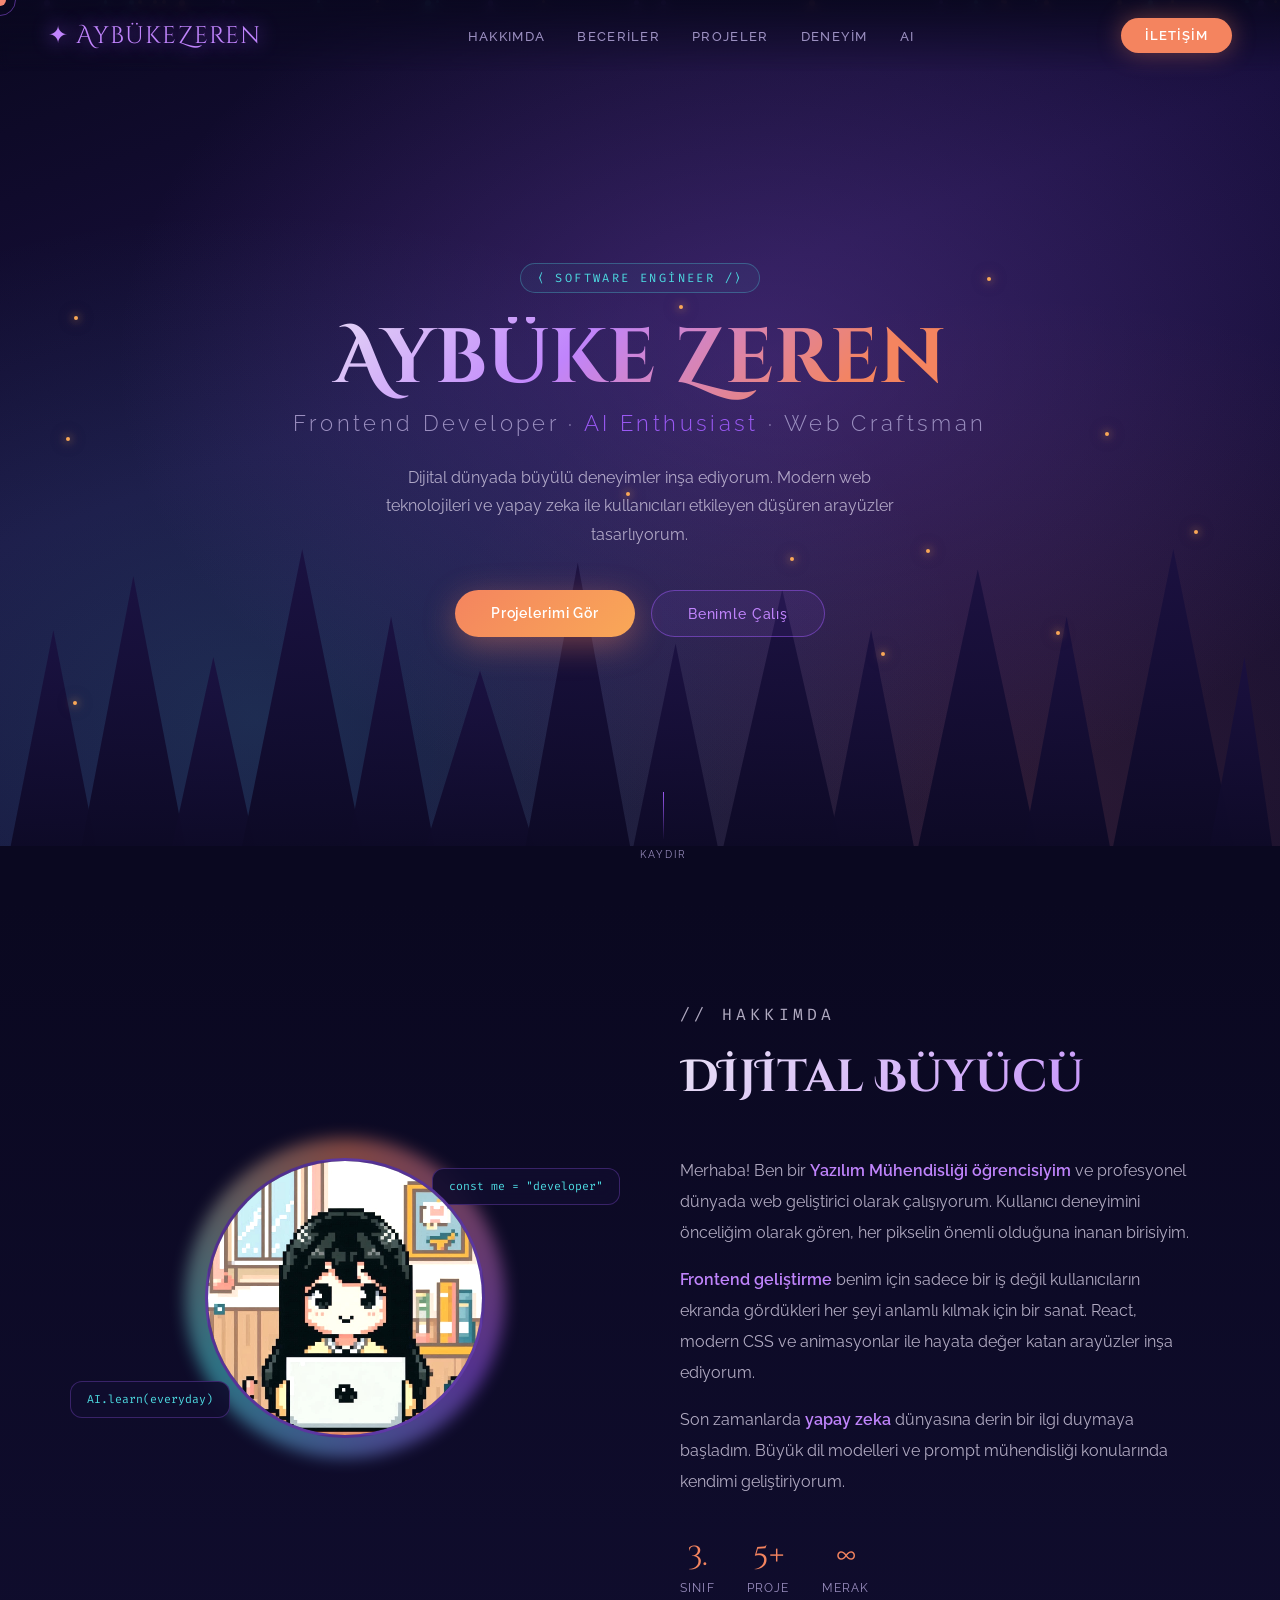
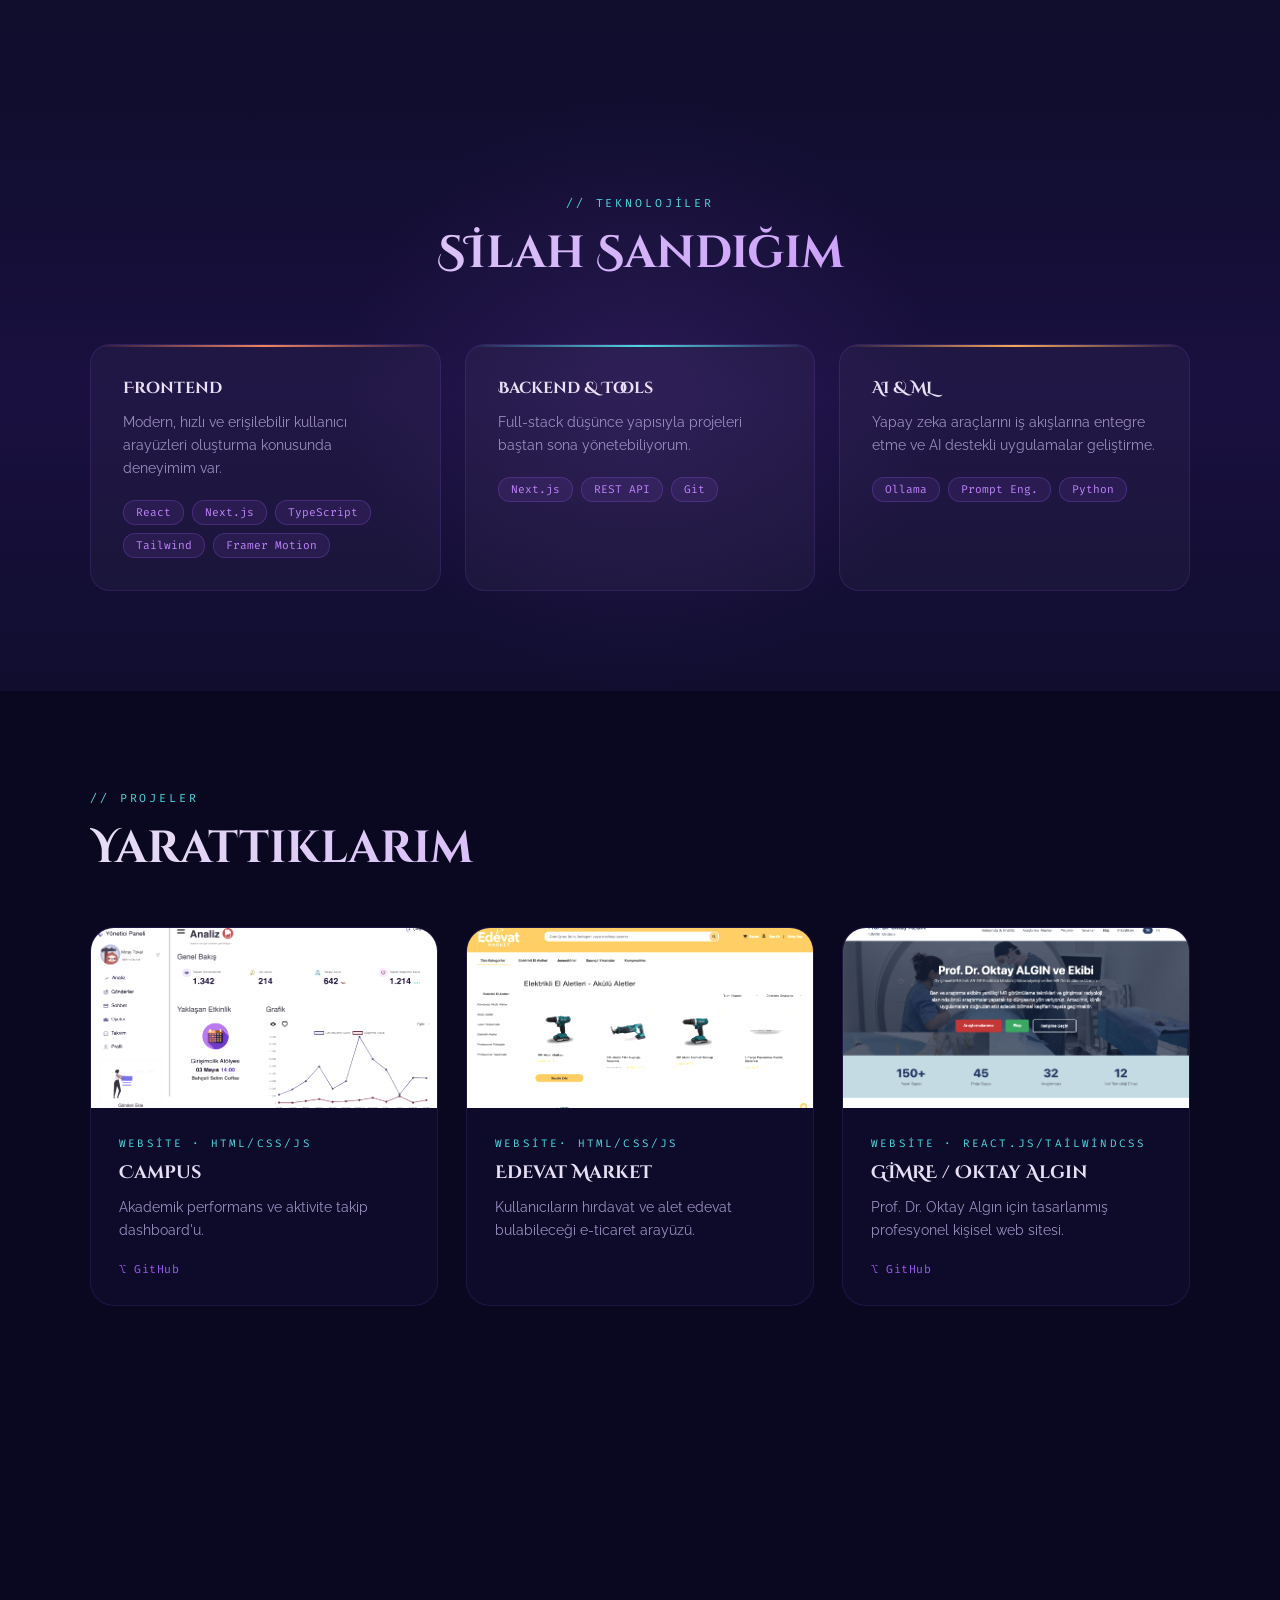
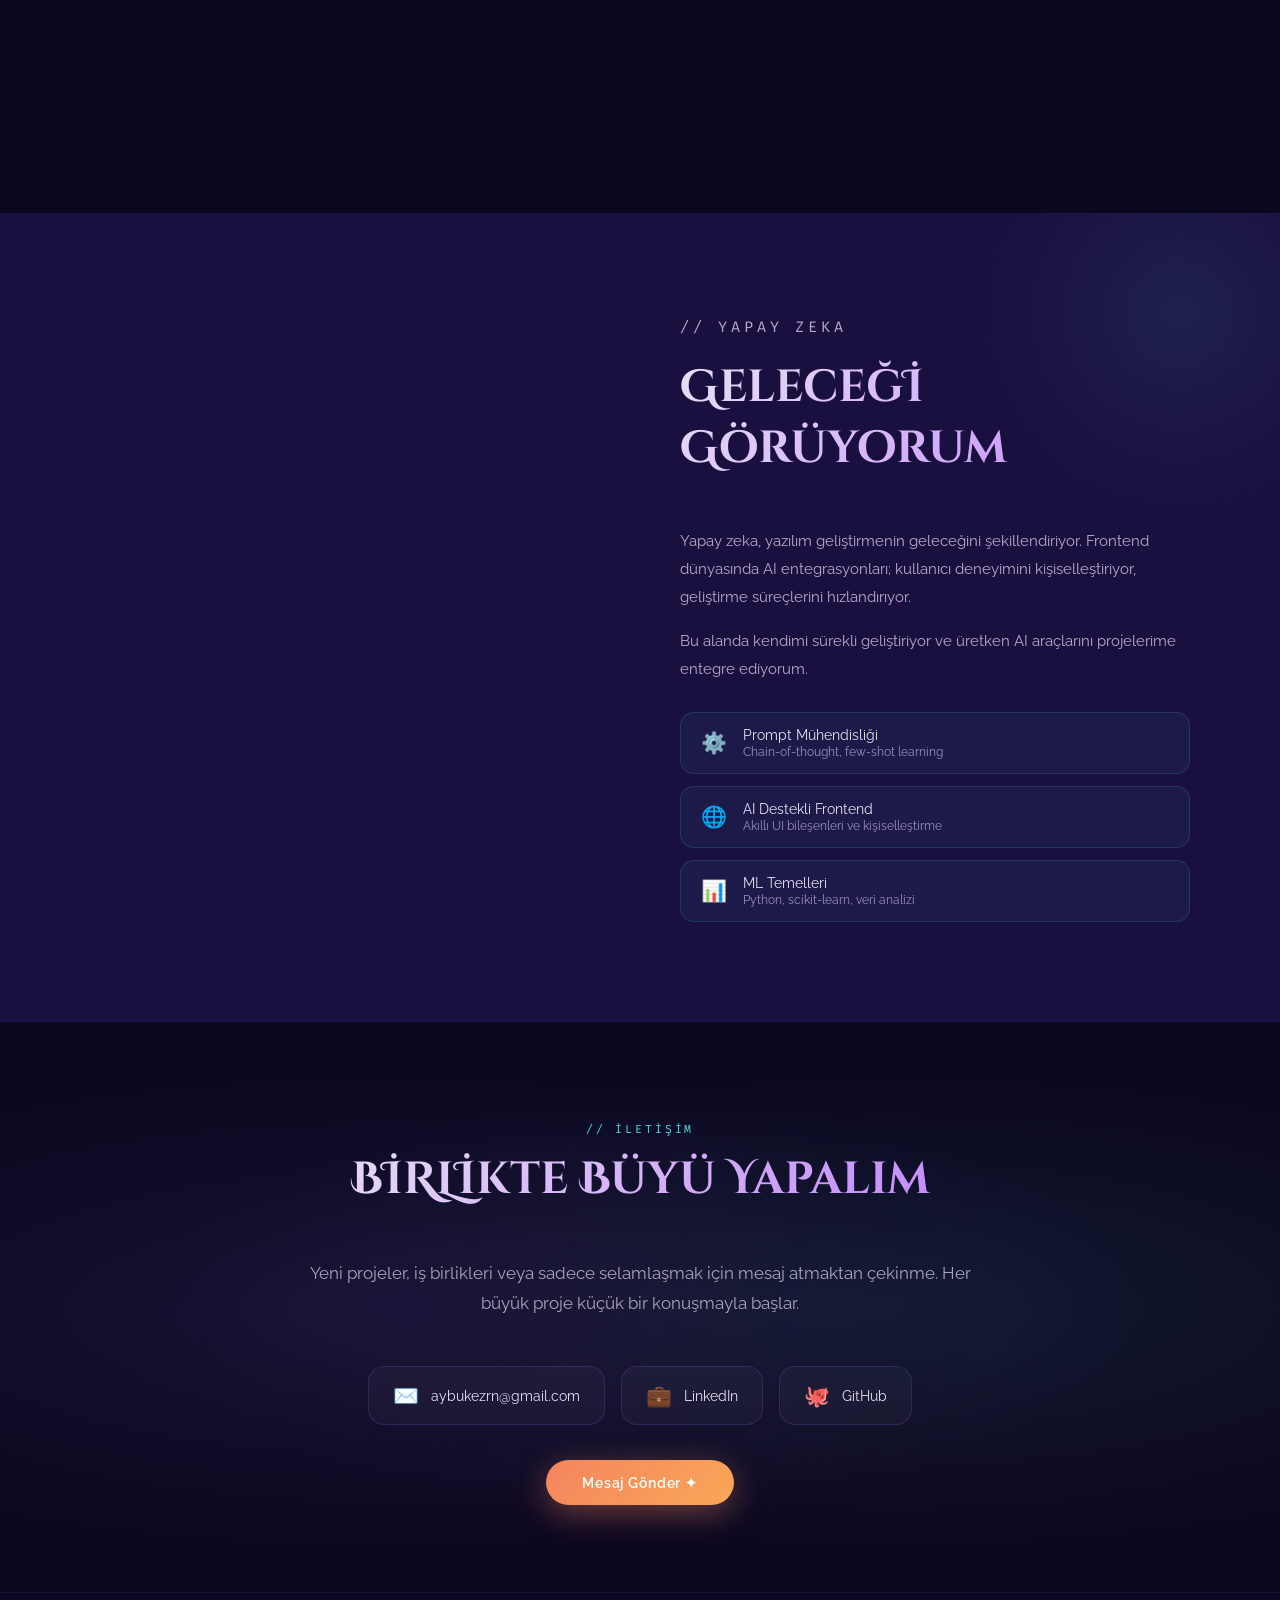
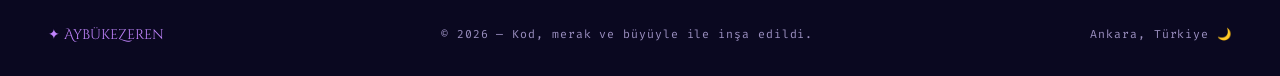
==== commit 05c86a05: "güncelleme" ====
--- a/index.html
+++ b/index.html
@@ -1,742 +1,1280 @@
 <!DOCTYPE html>
 <html lang="tr">
+
 <head>
-<meta charset="UTF-8">
-<meta name="viewport" content="width=device-width, initial-scale=1.0">
-<title>Aybüke Zeren</title>
-<link href="https://fonts.googleapis.com/css2?family=Cinzel+Decorative:wght@400;700&family=Raleway:wght@300;400;500;600&family=Fira+Code:wght@300;400;500&display=swap" rel="stylesheet">
-<style>
-  :root {
-    --deep-navy: #0a0820;
-    --midnight: #100d2e;
-    --purple-dark: #1a1040;
-    --purple-mid: #3d2a7a;
-    --purple-glow: #7c4dbd;
-    --violet: #9b59f5;
-    --lilac: #c084fc;
-    --coral: #f4845f;
-    --amber: #f9a857;
-    --teal-glow: #4dd9e0;
-    --soft-blue: #8ab4f8;
-    --text-main: #e8e0f5;
-    --text-dim: #9b8fc0;
-  }
-
-  * { margin: 0; padding: 0; box-sizing: border-box; }
-
-  html { scroll-behavior: smooth; }
-
-  body {
-    background: var(--deep-navy);
-    color: var(--text-main);
-    font-family: 'Raleway', sans-serif;
-    overflow-x: hidden;
-    cursor: none;
-  }
-
-  /* CUSTOM CURSOR */
-  .cursor {
-    position: fixed; width: 12px; height: 12px;
-    border-radius: 50%; background: var(--coral);
-    pointer-events: none; z-index: 9999;
-    transform: translate(-50%, -50%);
-    transition: transform 0.1s, background 0.3s;
-    mix-blend-mode: screen;
-  }
-  .cursor-trail {
-    position: fixed; width: 32px; height: 32px;
-    border-radius: 50%; border: 1px solid var(--violet);
-    pointer-events: none; z-index: 9998;
-    transform: translate(-50%, -50%);
-    transition: left 0.12s ease, top 0.12s ease, opacity 0.3s;
-    opacity: 0.5;
-  }
-
-  /* NAV */
-  nav {
-    position: fixed; top: 0; left: 0; right: 0;
-    z-index: 100;
-    display: flex; align-items: center; justify-content: space-between;
-    padding: 18px 48px;
-    background: linear-gradient(to bottom, rgba(10,8,32,0.95), transparent);
-    backdrop-filter: blur(4px);
-  }
-  .nav-logo {
-    font-family: 'Cinzel Decorative', serif;
-    font-size: 1.1rem; color: var(--lilac);
-    letter-spacing: 0.05em;
-    text-shadow: 0 0 20px var(--violet);
-  }
-  .nav-links { display: flex; gap: 32px; list-style: none; }
-  .nav-links a {
-    color: var(--text-dim); text-decoration: none;
-    font-size: 0.82rem; letter-spacing: 0.1em;
-    text-transform: uppercase; font-weight: 500;
-    transition: color 0.3s;
-    position: relative;
-  }
-  .nav-links a::after {
-    content: ''; position: absolute; bottom: -4px; left: 0;
-    width: 0; height: 1px; background: var(--coral);
-    transition: width 0.3s;
-  }
-  .nav-links a:hover { color: var(--coral); }
-  .nav-links a:hover::after { width: 100%; }
-  .nav-cta {
-    background: var(--coral); color: white;
-    padding: 10px 24px; border-radius: 24px;
-    font-size: 0.82rem; letter-spacing: 0.08em;
-    font-weight: 600; text-transform: uppercase;
-    text-decoration: none;
-    box-shadow: 0 0 24px rgba(244,132,95,0.4);
-    transition: box-shadow 0.3s, transform 0.2s;
-  }
-  .nav-cta:hover { box-shadow: 0 0 40px rgba(244,132,95,0.7); transform: translateY(-1px); }
-
-  /* HERO */
-  .hero {
-    position: relative; min-height: 100vh;
-    display: flex; align-items: center; justify-content: center;
-    overflow: hidden;
-  }
-  .hero-bg {
-    position: absolute; inset: 0;
-    background:
-      radial-gradient(ellipse at 60% 40%, rgba(124,77,189,0.35) 0%, transparent 60%),
-      radial-gradient(ellipse at 20% 80%, rgba(77,217,224,0.15) 0%, transparent 50%),
-      radial-gradient(ellipse at 80% 90%, rgba(244,132,95,0.12) 0%, transparent 45%),
-      linear-gradient(160deg, #0a0820 0%, #1a1040 40%, #0d0a2a 100%);
-  }
-  /* Floating particles */
-  .particles { position: absolute; inset: 0; pointer-events: none; }
-  .particle {
-    position: absolute; border-radius: 50%;
-    animation: float-particle linear infinite;
-  }
-
-  @keyframes float-particle {
-    0% { transform: translateY(110vh) translateX(0) scale(0); opacity: 0; }
-    10% { opacity: 1; }
-    90% { opacity: 0.6; }
-    100% { transform: translateY(-10vh) translateX(var(--drift)) scale(1); opacity: 0; }
-  }
-
-  /* Forest silhouette */
-  .forest-layer {
-    position: absolute; bottom: 0; left: 0; right: 0;
-    height: 45%; pointer-events: none;
-  }
-  .forest-svg { width: 100%; height: 100%; }
-
-  /* Fireflies */
-  .firefly {
-    position: absolute; width: 4px; height: 4px;
-    border-radius: 50%; background: var(--amber);
-    box-shadow: 0 0 8px var(--amber), 0 0 16px rgba(249,168,87,0.5);
-    animation: firefly-float ease-in-out infinite;
-  }
-  @keyframes firefly-float {
-    0%, 100% { transform: translate(0,0); opacity: 0.2; }
-    25% { transform: translate(20px, -30px); opacity: 1; }
-    50% { transform: translate(-10px, -50px); opacity: 0.7; }
-    75% { transform: translate(15px, -20px); opacity: 0.4; }
-  }
-
-  .hero-content {
-    position: relative; z-index: 10;
-    text-align: center; padding: 0 20px;
-    max-width: 800px;
-  }
-  .hero-badge {
-    display: inline-block;
-    font-family: 'Fira Code', monospace;
-    font-size: 0.75rem; color: var(--teal-glow);
-    letter-spacing: 0.2em; text-transform: uppercase;
-    margin-bottom: 24px;
-    padding: 6px 16px; border: 1px solid rgba(77,217,224,0.3);
-    border-radius: 20px;
-    background: rgba(77,217,224,0.05);
-    animation: fadeInDown 1s ease 0.3s both;
-  }
-  .hero-name {
-    font-family: 'Cinzel Decorative', serif;
-    font-size: clamp(2.5rem, 6vw, 5rem);
-    line-height: 1.1;
-    background: linear-gradient(135deg, #e8e0f5 0%, var(--lilac) 40%, var(--coral) 80%);
-    -webkit-background-clip: text; -webkit-text-fill-color: transparent;
-    background-clip: text;
-    animation: fadeInDown 1s ease 0.5s both;
-    margin-bottom: 8px;
-  }
-  .hero-title {
-    font-size: clamp(1rem, 2.5vw, 1.4rem);
-    color: var(--text-dim); font-weight: 300;
-    letter-spacing: 0.15em;
-    animation: fadeInDown 1s ease 0.7s both;
-    margin-bottom: 28px;
-  }
-  .hero-title span { color: var(--violet); }
-  .hero-desc {
-    font-size: 1rem; line-height: 1.8;
-    color: rgba(232,224,245,0.7); max-width: 520px; margin: 0 auto 40px;
-    animation: fadeInUp 1s ease 0.9s both;
-  }
-  .hero-actions {
-    display: flex; gap: 16px; justify-content: center; flex-wrap: wrap;
-    animation: fadeInUp 1s ease 1.1s both;
-  }
-  .btn-primary {
-    padding: 14px 36px; border-radius: 30px;
-    background: linear-gradient(135deg, var(--coral), var(--amber));
-    color: white; text-decoration: none; font-weight: 600;
-    font-size: 0.9rem; letter-spacing: 0.06em;
-    box-shadow: 0 8px 32px rgba(244,132,95,0.4);
-    transition: transform 0.2s, box-shadow 0.2s;
-  }
-  .btn-primary:hover { transform: translateY(-3px); box-shadow: 0 12px 48px rgba(244,132,95,0.6); }
-  .btn-secondary {
-    padding: 14px 36px; border-radius: 30px;
-    border: 1px solid rgba(155,89,245,0.5);
-    color: var(--lilac); text-decoration: none; font-weight: 500;
-    font-size: 0.9rem; letter-spacing: 0.06em;
-    background: rgba(155,89,245,0.08);
-    transition: background 0.3s, border-color 0.3s, transform 0.2s;
-  }
-  .btn-secondary:hover {
-    background: rgba(155,89,245,0.18);
-    border-color: var(--violet); transform: translateY(-3px);
-  }
-
-  /* SCROLL INDICATOR */
-  .scroll-hint {
-    position: absolute; bottom: 40px; left: 50%;
-    transform: translateX(-50%);
-    display: flex; flex-direction: column; align-items: center; gap: 8px;
-    animation: fadeInUp 1s ease 1.4s both;
-  }
-  .scroll-hint span {
-    font-size: 0.65rem; letter-spacing: 0.2em;
-    color: var(--text-dim); text-transform: uppercase;
-  }
-  .scroll-line {
-    width: 1px; height: 48px;
-    background: linear-gradient(to bottom, var(--violet), transparent);
-    animation: scrollLine 1.5s ease infinite;
-  }
-  @keyframes scrollLine {
-    0% { transform: scaleY(0); transform-origin: top; }
-    50% { transform: scaleY(1); transform-origin: top; }
-    51% { transform: scaleY(1); transform-origin: bottom; }
-    100% { transform: scaleY(0); transform-origin: bottom; }
-  }
-
-  /* SECTION COMMON */
-  section { padding: 100px 48px; }
-  .section-label {
-    font-family: 'Fira Code', monospace;
-    font-size: 0.72rem; color: var(--teal-glow);
-    letter-spacing: 0.25em; text-transform: uppercase;
-    margin-bottom: 12px;
-  }
-  .section-title {
-    font-family: 'Cinzel Decorative', serif;
-    font-size: clamp(1.8rem, 4vw, 2.8rem);
-    background: linear-gradient(135deg, #e8e0f5, var(--lilac));
-    -webkit-background-clip: text; -webkit-text-fill-color: transparent;
-    background-clip: text;
-    margin-bottom: 48px;
-  }
-
-  /* ABOUT */
-  .about-section {
-    position: relative;
-    background: linear-gradient(180deg, var(--deep-navy) 0%, var(--midnight) 100%);
-  }
-  .about-grid {
-    max-width: 1100px; margin: 0 auto;
-    display: grid; grid-template-columns: 1fr 1fr;
-    gap: 80px; align-items: center;
-  }
-  .about-visual {
-    position: relative; display: flex; justify-content: center;
-  }
-  .avatar-ring {
-    position: relative; width: 280px; height: 280px;
-  }
-  .avatar-glow {
-    position: absolute; inset: -20px; border-radius: 50%;
-    background: conic-gradient(from 0deg, var(--coral), var(--violet), var(--teal-glow), var(--coral));
-    animation: spin 6s linear infinite;
-    opacity: 0.5;
-    filter: blur(8px);
-  }
-  @keyframes spin { to { transform: rotate(360deg); } }
-  .avatar-inner {
-    position: relative; width: 280px; height: 280px;
-    border-radius: 50%; overflow: hidden;
-    border: 3px solid rgba(155,89,245,0.4);
-    background: linear-gradient(135deg, var(--purple-dark), var(--purple-mid));
-    display: flex; align-items: center; justify-content: center;
-    z-index: 1;
-  }
-  .avatar-inner img{
-    width: 100%; height: 100%; object-fit: cover;
-     filter: grayscale(20%) brightness(1.1);
-  }
-  .avatar-emoji { font-size: 5rem; }
-  .about-floating-tag {
-    position: absolute;
-    background: rgba(16,13,46,0.9); border: 1px solid rgba(155,89,245,0.3);
-    border-radius: 12px; padding: 10px 16px;
-    font-family: 'Fira Code', monospace; font-size: 0.72rem;
-    color: var(--teal-glow);
-    backdrop-filter: blur(8px);
-    animation: floatTag ease-in-out infinite;
-  }
-  @keyframes floatTag {
-    0%, 100% { transform: translateY(0); }
-    50% { transform: translateY(-8px); }
-  }
-  .tag-top { top: 10px; right: -20px; animation-duration: 3.5s; }
-  .tag-bottom { bottom: 20px; left: -20px; animation-duration: 4.2s; animation-delay: 1s; }
-
-  .about-text p {
-    font-size: 1.02rem; line-height: 1.9;
-    color: rgba(232,224,245,0.75);
-    margin-bottom: 16px;
-  }
-  .about-text p strong { color: var(--lilac); font-weight: 600; }
-  .about-stats {
-    display: flex; gap: 32px; margin-top: 36px;
-  }
-  .stat {
-    text-align: center;
-  }
-  .stat-num {
-    font-family: 'Cinzel Decorative', serif;
-    font-size: 2rem; color: var(--coral);
-    display: block;
-  }
-  .stat-label {
-    font-size: 0.72rem; color: var(--text-dim);
-    letter-spacing: 0.1em; text-transform: uppercase;
-  }
-
-  /* SKILLS */
-  .skills-section {
-    background: linear-gradient(180deg, var(--midnight) 0%, var(--purple-dark) 50%, var(--midnight) 100%);
-    position: relative; overflow: hidden;
-  }
-  .skills-section::before {
-    content: ''; position: absolute;
-    top: 50%; left: 50%; transform: translate(-50%, -50%);
-    width: 600px; height: 600px; border-radius: 50%;
-    background: radial-gradient(circle, rgba(124,77,189,0.15) 0%, transparent 70%);
-    pointer-events: none;
-  }
-  .skills-container { max-width: 1100px; margin: 0 auto; }
-  .skills-header { text-align: center; margin-bottom: 60px; }
-  .skills-grid {
-    display: grid; grid-template-columns: repeat(auto-fit, minmax(280px, 1fr));
-    gap: 24px;
-  }
-  .skill-card {
-    background: rgba(255,255,255,0.03);
-    border: 1px solid rgba(155,89,245,0.15);
-    border-radius: 20px; padding: 32px;
-    position: relative; overflow: hidden;
-    transition: transform 0.3s, border-color 0.3s, box-shadow 0.3s;
-    cursor: default;
-  }
-  .skill-card::before {
-    content: ''; position: absolute;
-    top: 0; left: 0; right: 0; height: 2px;
-    background: linear-gradient(to right, transparent, var(--card-accent, var(--violet)), transparent);
-  }
-  .skill-card:hover {
-    transform: translateY(-6px);
-    border-color: rgba(155,89,245,0.4);
-    box-shadow: 0 20px 60px rgba(10,8,32,0.5), 0 0 40px rgba(124,77,189,0.1);
-  }
-  .skill-card-icon { font-size: 2rem; margin-bottom: 16px; display: block; }
-  .skill-card-title {
-    font-family: 'Cinzel Decorative', serif;
-    font-size: 1rem; color: var(--text-main);
-    margin-bottom: 12px;
-  }
-  .skill-card-desc {
-    font-size: 0.85rem; color: var(--text-dim);
-    line-height: 1.7; margin-bottom: 20px;
-  }
-  .skill-tags { display: flex; flex-wrap: wrap; gap: 8px; }
-  .skill-tag {
-    font-family: 'Fira Code', monospace;
-    font-size: 0.7rem; padding: 4px 12px;
-    border-radius: 12px; background: rgba(155,89,245,0.1);
-    border: 1px solid rgba(155,89,245,0.25);
-    color: var(--lilac);
-  }
-
-  /* PROJECTS */
-  .projects-section {
-    background: var(--deep-navy);
-    position: relative;
-  }
-  .projects-container { max-width: 1100px; margin: 0 auto; }
-  .projects-grid { display: grid; grid-template-columns: repeat(auto-fit, minmax(320px, 1fr)); gap: 28px; }
-  .project-card {
-    background: rgba(16,13,46,0.8);
-    border: 1px solid rgba(155,89,245,0.12);
-    border-radius: 24px; overflow: hidden;
-    transition: transform 0.3s, box-shadow 0.3s;
-  }
-  .project-card:hover {
-    transform: translateY(-8px);
-    box-shadow: 0 32px 80px rgba(10,8,32,0.6), 0 0 0 1px rgba(155,89,245,0.3);
-  }
-  .project-thumb {
-    height: 180px; position: relative; overflow: hidden;
-    display: flex; align-items: center; justify-content: center;
-  }
-  .project-thumb-bg {
-    position: absolute; inset: 0;
-  }
-  .project-thumb-icon { font-size: 3rem; position: relative; z-index: 1; }
-  .project-body { padding: 28px; }
-  .project-category {
-    font-family: 'Fira Code', monospace;
-    font-size: 0.68rem; color: var(--teal-glow);
-    letter-spacing: 0.2em; text-transform: uppercase;
-    margin-bottom: 10px;
-  }
-  .project-name {
-    font-family: 'Cinzel Decorative', serif;
-    font-size: 1.1rem; color: var(--text-main);
-    margin-bottom: 10px; line-height: 1.4;
-  }
-  .project-desc {
-    font-size: 0.85rem; color: var(--text-dim);
-    line-height: 1.7; margin-bottom: 20px;
-  }
-  .project-links { display: flex; gap: 12px; }
-  .project-link {
-    font-family: 'Fira Code', monospace;
-    font-size: 0.72rem; color: var(--violet);
-    text-decoration: none; letter-spacing: 0.05em;
-    display: flex; align-items: center; gap: 6px;
-    transition: color 0.2s;
-  }
-  .project-link:hover { color: var(--coral); }
-  .project-thumb img{
-    width: 100%; height: 100%; object-fit: cover;
-    filter: grayscale(30%) brightness(1.1);
-     transition: transform 0.3s;
-  }
-  /* EXPERIENCE */
-  .experience-section {
-    background: linear-gradient(180deg, var(--midnight) 0%, var(--deep-navy) 100%);
-  }
-  .experience-container { max-width: 800px; margin: 0 auto; }
-  .timeline { position: relative; padding-left: 40px; }
-  .timeline::before {
-    content: ''; position: absolute;
-    left: 7px; top: 0; bottom: 0; width: 1px;
-    background: linear-gradient(to bottom, var(--violet), transparent);
-  }
-  .timeline-item {
-    position: relative; margin-bottom: 48px;
-    opacity: 0; transform: translateX(-20px);
-    transition: opacity 0.6s ease, transform 0.6s ease;
-  }
-  .timeline-item.visible { opacity: 1; transform: translateX(0); }
-  .timeline-dot {
-    position: absolute; left: -36px; top: 6px;
-    width: 14px; height: 14px; border-radius: 50%;
-    background: var(--coral);
-    box-shadow: 0 0 16px rgba(244,132,95,0.6);
-    border: 2px solid var(--deep-navy);
-  }
-  .timeline-date {
-    font-family: 'Fira Code', monospace;
-    font-size: 0.72rem; color: var(--teal-glow);
-    letter-spacing: 0.15em; margin-bottom: 6px;
-  }
-  .timeline-role {
-    font-size: 1.1rem; font-weight: 600;
-    color: var(--text-main); margin-bottom: 4px;
-  }
-  .timeline-company { font-size: 0.85rem; color: var(--violet); margin-bottom: 12px; }
-  .timeline-desc { font-size: 0.88rem; color: var(--text-dim); line-height: 1.75; }
-
-  /* AI INTEREST */
-  .ai-section {
-    background: var(--purple-dark);
-    position: relative; overflow: hidden;
-  }
-  .ai-section::after {
-    content: ''; position: absolute;
-    top: -100px; right: -100px; width: 400px; height: 400px;
-    border-radius: 50%;
-    background: radial-gradient(circle, rgba(77,217,224,0.08), transparent 70%);
-    pointer-events: none;
-  }
-  .ai-container {
-    max-width: 1100px; margin: 0 auto;
-    display: grid; grid-template-columns: 1fr 1fr;
-    gap: 80px; align-items: center;
-  }
-  .ai-orb-wrap { display: flex; justify-content: center; }
-  .ai-orb {
-    width: 260px; height: 260px; border-radius: 50%;
-    position: relative;
-    background: radial-gradient(circle at 40% 40%, var(--teal-glow), var(--violet), var(--deep-navy));
-    box-shadow:
-      0 0 60px rgba(77,217,224,0.3),
-      0 0 120px rgba(124,77,189,0.2);
-    animation: orb-pulse 4s ease-in-out infinite;
-  }
-  @keyframes orb-pulse {
-    0%, 100% { box-shadow: 0 0 60px rgba(77,217,224,0.3), 0 0 120px rgba(124,77,189,0.2); }
-    50% { box-shadow: 0 0 100px rgba(77,217,224,0.5), 0 0 200px rgba(124,77,189,0.35); }
-  }
-  .ai-orb-label {
-    position: absolute; inset: 0; display: flex; align-items: center;
-    justify-content: center;
-    font-family: 'Cinzel Decorative', serif;
-    font-size: 4.1rem; color: white;
-    text-shadow: 0 0 20px rgba(255,255,255,0.8);
-  }
-  .ai-content { }
-  .ai-content p { font-size: 0.95rem; line-height: 1.85; color: rgba(232,224,245,0.75); margin-bottom: 16px; }
-  .ai-interests { display: flex; flex-direction: column; gap: 12px; margin-top: 28px; }
-  .ai-interest-item {
-    display: flex; align-items: center; gap: 16px;
-    padding: 14px 20px;
-    background: rgba(77,217,224,0.05);
-    border: 1px solid rgba(77,217,224,0.15);
-    border-radius: 14px;
-    font-size: 0.88rem;
-    transition: background 0.3s, transform 0.2s;
-  }
-  .ai-interest-item:hover { background: rgba(77,217,224,0.1); transform: translateX(6px); }
-  .ai-interest-icon { font-size: 1.3rem; }
-  .ai-interest-text { color: var(--text-main); }
-  .ai-interest-text small { display: block; color: var(--text-dim); font-size: 0.75rem; margin-top: 2px; }
-
-  /* CONTACT */
-  .contact-section {
-    background: linear-gradient(180deg, var(--deep-navy) 0%, #0d0820 100%);
-    text-align: center; position: relative; overflow: hidden;
-  }
-  .contact-section::before {
-    content: ''; position: absolute; top: 0; left: 0; right: 0; bottom: 0;
-    background:
-      radial-gradient(ellipse at 30% 50%, rgba(124,77,189,0.12), transparent 60%),
-      radial-gradient(ellipse at 70% 50%, rgba(77,217,224,0.08), transparent 60%);
-    pointer-events: none;
-  }
-  .contact-container { max-width: 700px; margin: 0 auto; position: relative; z-index: 1; }
-  .contact-intro {
-    font-size: 1.05rem; line-height: 1.8;
-    color: rgba(232,224,245,0.7); margin-bottom: 48px;
-  }
-  .contact-cards {
-    display: flex; justify-content: center; flex-wrap: wrap; gap: 16px;
-    margin-bottom: 48px;
-  }
-  .contact-card {
-    display: flex; align-items: center; gap: 12px;
-    padding: 16px 24px;
-    background: rgba(255,255,255,0.03);
-    border: 1px solid rgba(155,89,245,0.2);
-    border-radius: 16px; text-decoration: none;
-    color: var(--text-main); font-size: 0.88rem;
-    transition: background 0.3s, border-color 0.3s, transform 0.2s;
-  }
-  .contact-card:hover { background: rgba(155,89,245,0.1); border-color: var(--violet); transform: translateY(-4px); }
-  .contact-card-icon { font-size: 1.3rem; }
-
-  /* FOOTER */
-  footer {
-    padding: 32px 48px;
-    border-top: 1px solid rgba(155,89,245,0.1);
-    display: flex; align-items: center; justify-content: space-between;
-    background: var(--deep-navy);
-  }
-  .footer-text {
-    font-family: 'Fira Code', monospace;
-    font-size: 0.72rem; color: var(--text-dim);
-    letter-spacing: 0.08em;
-  }
-  .footer-logo {
-    font-family: 'Cinzel Decorative', serif;
-    font-size: 0.9rem; color: var(--lilac);
-  }
-
-  /* ANIMATIONS */
-  @keyframes fadeInDown {
-    from { opacity: 0; transform: translateY(-20px); }
-    to { opacity: 1; transform: translateY(0); }
-  }
-  @keyframes fadeInUp {
-    from { opacity: 0; transform: translateY(20px); }
-    to { opacity: 1; transform: translateY(0); }
-  }
-
-  /* REVEAL ON SCROLL */
-  .reveal {
-    opacity: 0; transform: translateY(30px);
-    transition: opacity 0.7s ease, transform 0.7s ease;
-  }
-  .reveal.visible { opacity: 1; transform: translateY(0); }
-
-  /* RESPONSIVE */
-  @media (max-width: 768px) {
-    nav { padding: 16px 24px; }
-    .nav-links { display: none; }
-    section { padding: 80px 24px; }
-    .about-grid, .ai-container { grid-template-columns: 1fr; gap: 48px; }
-    footer { flex-direction: column; gap: 12px; text-align: center; }
-  }
-</style>
+    <meta charset="UTF-8">
+    <meta name="viewport" content="width=device-width, initial-scale=1.0">
+    <title>Aybüke Zeren</title>
+    <link
+        href="https://fonts.googleapis.com/css2?family=Cinzel+Decorative:wght@400;700&family=Raleway:wght@300;400;500;600&family=Fira+Code:wght@300;400;500&display=swap"
+        rel="stylesheet">
+    <style>
+        :root {
+            --deep-navy: #0a0820;
+            --midnight: #100d2e;
+            --purple-dark: #1a1040;
+            --purple-mid: #3d2a7a;
+            --purple-glow: #7c4dbd;
+            --violet: #9b59f5;
+            --lilac: #c084fc;
+            --coral: #f4845f;
+            --amber: #f9a857;
+            --teal-glow: #4dd9e0;
+            --soft-blue: #8ab4f8;
+            --text-main: #e8e0f5;
+            --text-dim: #9b8fc0;
+        }
+
+        * {
+            margin: 0;
+            padding: 0;
+            box-sizing: border-box;
+        }
+
+        html {
+            scroll-behavior: smooth;
+        }
+
+        body {
+            background: var(--deep-navy);
+            color: var(--text-main);
+            font-family: 'Raleway', sans-serif;
+            overflow-x: hidden;
+            cursor: none;
+        }
+
+        /* CUSTOM CURSOR */
+        .cursor {
+            position: fixed;
+            width: 12px;
+            height: 12px;
+            border-radius: 50%;
+            background: var(--coral);
+            pointer-events: none;
+            z-index: 9999;
+            transform: translate(-50%, -50%);
+            transition: transform 0.1s, background 0.3s;
+            mix-blend-mode: screen;
+        }
+
+        .cursor-trail {
+            position: fixed;
+            width: 32px;
+            height: 32px;
+            border-radius: 50%;
+            border: 1px solid var(--violet);
+            pointer-events: none;
+            z-index: 9998;
+            transform: translate(-50%, -50%);
+            transition: left 0.12s ease, top 0.12s ease, opacity 0.3s;
+            opacity: 0.5;
+        }
+
+        /* NAV */
+        nav {
+            position: fixed;
+            top: 0;
+            left: 0;
+            right: 0;
+            z-index: 100;
+            display: flex;
+            align-items: center;
+            justify-content: space-between;
+            padding: 18px 48px;
+            background: linear-gradient(to bottom, rgba(10, 8, 32, 0.95), transparent);
+            backdrop-filter: blur(4px);
+        }
+
+        .nav-logo {
+            font-family: 'Cinzel Decorative', serif;
+            font-size: 1.5rem;
+            color: var(--lilac);
+            letter-spacing: 0.05em;
+            text-shadow: 0 0 20px var(--violet);
+        }
+
+        .nav-links {
+            display: flex;
+            gap: 32px;
+            list-style: none;
+        }
+
+        .nav-links a {
+            color: var(--text-dim);
+            text-decoration: none;
+            font-size: 0.82rem;
+            letter-spacing: 0.1em;
+            text-transform: uppercase;
+            font-weight: 500;
+            transition: color 0.3s;
+            position: relative;
+        }
+
+        .nav-links a::after {
+            content: '';
+            position: absolute;
+            bottom: -4px;
+            left: 0;
+            width: 0;
+            height: 1px;
+            background: var(--coral);
+            transition: width 0.3s;
+        }
+
+        .nav-links a:hover {
+            color: var(--coral);
+        }
+
+        .nav-links a:hover::after {
+            width: 100%;
+        }
+
+        .nav-cta {
+            background: var(--coral);
+            color: white;
+            padding: 10px 24px;
+            border-radius: 24px;
+            font-size: 0.82rem;
+            letter-spacing: 0.08em;
+            font-weight: 600;
+            text-transform: uppercase;
+            text-decoration: none;
+            box-shadow: 0 0 24px rgba(244, 132, 95, 0.4);
+            transition: box-shadow 0.3s, transform 0.2s;
+        }
+
+        .nav-cta:hover {
+            box-shadow: 0 0 40px rgba(244, 132, 95, 0.7);
+            transform: translateY(-1px);
+        }
+
+        /* HERO */
+        .hero {
+            position: relative;
+            min-height: 100vh;
+            display: flex;
+            align-items: center;
+            justify-content: center;
+            overflow: hidden;
+        }
+
+        .hero-bg {
+            position: absolute;
+            inset: 0;
+            background:
+                radial-gradient(ellipse at 60% 40%, rgba(124, 77, 189, 0.35) 0%, transparent 60%),
+                radial-gradient(ellipse at 20% 80%, rgba(77, 217, 224, 0.15) 0%, transparent 50%),
+                radial-gradient(ellipse at 80% 90%, rgba(244, 132, 95, 0.12) 0%, transparent 45%),
+                linear-gradient(160deg, #0a0820 0%, #1a1040 40%, #0d0a2a 100%);
+        }
+
+        /* Floating particles */
+        .particles {
+            position: absolute;
+            inset: 0;
+            pointer-events: none;
+        }
+
+        .particle {
+            position: absolute;
+            border-radius: 50%;
+            animation: float-particle linear infinite;
+        }
+
+        @keyframes float-particle {
+            0% {
+                transform: translateY(110vh) translateX(0) scale(0);
+                opacity: 0;
+            }
+
+            10% {
+                opacity: 1;
+            }
+
+            90% {
+                opacity: 0.6;
+            }
+
+            100% {
+                transform: translateY(-10vh) translateX(var(--drift)) scale(1);
+                opacity: 0;
+            }
+        }
+
+        /* Forest silhouette */
+        .forest-layer {
+            position: absolute;
+            bottom: 0;
+            left: 0;
+            right: 0;
+            height: 45%;
+            pointer-events: none;
+        }
+
+        .forest-svg {
+            width: 100%;
+            height: 100%;
+        }
+
+        /* Fireflies */
+        .firefly {
+            position: absolute;
+            width: 4px;
+            height: 4px;
+            border-radius: 50%;
+            background: var(--amber);
+            box-shadow: 0 0 8px var(--amber), 0 0 16px rgba(249, 168, 87, 0.5);
+            animation: firefly-float ease-in-out infinite;
+        }
+
+        @keyframes firefly-float {
+
+            0%,
+            100% {
+                transform: translate(0, 0);
+                opacity: 0.2;
+            }
+
+            25% {
+                transform: translate(20px, -30px);
+                opacity: 1;
+            }
+
+            50% {
+                transform: translate(-10px, -50px);
+                opacity: 0.7;
+            }
+
+            75% {
+                transform: translate(15px, -20px);
+                opacity: 0.4;
+            }
+        }
+
+        .hero-content {
+            position: relative;
+            z-index: 10;
+            text-align: center;
+            padding: 0 20px;
+            max-width: 800px;
+        }
+
+        .hero-badge {
+            display: inline-block;
+            font-family: 'Fira Code', monospace;
+            font-size: 0.75rem;
+            color: var(--teal-glow);
+            letter-spacing: 0.2em;
+            text-transform: uppercase;
+            margin-bottom: 24px;
+            padding: 6px 16px;
+            border: 1px solid rgba(77, 217, 224, 0.3);
+            border-radius: 20px;
+            background: rgba(77, 217, 224, 0.05);
+            animation: fadeInDown 1s ease 0.3s both;
+        }
+
+        .hero-name {
+            font-family: 'Cinzel Decorative', serif;
+            font-size: clamp(2.5rem, 6vw, 5rem);
+            line-height: 1.1;
+            background: linear-gradient(135deg, #e8e0f5 0%, var(--lilac) 40%, var(--coral) 80%);
+            -webkit-background-clip: text;
+            -webkit-text-fill-color: transparent;
+            background-clip: text;
+            animation: fadeInDown 1s ease 0.5s both;
+            margin-bottom: 8px;
+        }
+
+        .hero-title {
+            font-size: clamp(1rem, 2.5vw, 1.4rem);
+            color: var(--text-dim);
+            font-weight: 300;
+            letter-spacing: 0.15em;
+            animation: fadeInDown 1s ease 0.7s both;
+            margin-bottom: 28px;
+        }
+
+        .hero-title span {
+            color: var(--violet);
+        }
+
+        .hero-desc {
+            font-size: 1rem;
+            line-height: 1.8;
+            color: rgba(232, 224, 245, 0.7);
+            max-width: 520px;
+            margin: 0 auto 40px;
+            animation: fadeInUp 1s ease 0.9s both;
+        }
+
+        .hero-actions {
+            display: flex;
+            gap: 16px;
+            justify-content: center;
+            flex-wrap: wrap;
+            animation: fadeInUp 1s ease 1.1s both;
+        }
+
+        .btn-primary {
+            padding: 14px 36px;
+            border-radius: 30px;
+            background: linear-gradient(135deg, var(--coral), var(--amber));
+            color: white;
+            text-decoration: none;
+            font-weight: 600;
+            font-size: 0.9rem;
+            letter-spacing: 0.06em;
+            box-shadow: 0 8px 32px rgba(244, 132, 95, 0.4);
+            transition: transform 0.2s, box-shadow 0.2s;
+        }
+
+        .btn-primary:hover {
+            transform: translateY(-3px);
+            box-shadow: 0 12px 48px rgba(244, 132, 95, 0.6);
+        }
+
+        .btn-secondary {
+            padding: 14px 36px;
+            border-radius: 30px;
+            border: 1px solid rgba(155, 89, 245, 0.5);
+            color: var(--lilac);
+            text-decoration: none;
+            font-weight: 500;
+            font-size: 0.9rem;
+            letter-spacing: 0.06em;
+            background: rgba(155, 89, 245, 0.08);
+            transition: background 0.3s, border-color 0.3s, transform 0.2s;
+        }
+
+        .btn-secondary:hover {
+            background: rgba(155, 89, 245, 0.18);
+            border-color: var(--violet);
+            transform: translateY(-3px);
+        }
+
+        /* SCROLL INDICATOR */
+        .scroll-hint {
+            position: absolute;
+            bottom: 40px;
+            left: 50%;
+            transform: translateX(-50%);
+            display: flex;
+            flex-direction: column;
+            align-items: center;
+            gap: 8px;
+            animation: fadeInUp 1s ease 1.4s both;
+        }
+
+        .scroll-hint span {
+            font-size: 0.65rem;
+            letter-spacing: 0.2em;
+            color: var(--text-dim);
+            text-transform: uppercase;
+        }
+
+        .scroll-line {
+            width: 1px;
+            height: 48px;
+            background: linear-gradient(to bottom, var(--violet), transparent);
+            animation: scrollLine 1.5s ease infinite;
+        }
+
+        @keyframes scrollLine {
+            0% {
+                transform: scaleY(0);
+                transform-origin: top;
+            }
+
+            50% {
+                transform: scaleY(1);
+                transform-origin: top;
+            }
+
+            51% {
+                transform: scaleY(1);
+                transform-origin: bottom;
+            }
+
+            100% {
+                transform: scaleY(0);
+                transform-origin: bottom;
+            }
+        }
+
+        /* SECTION COMMON */
+        section {
+            padding: 100px 48px;
+        }
+
+        .section-label {
+            font-family: 'Fira Code', monospace;
+            font-size: 0.72rem;
+            color: var(--teal-glow);
+            letter-spacing: 0.25em;
+            text-transform: uppercase;
+            margin-bottom: 12px;
+        }
+
+        .section-title {
+            font-family: 'Cinzel Decorative', serif;
+            font-size: clamp(1.8rem, 4vw, 2.8rem);
+            background: linear-gradient(135deg, #e8e0f5, var(--lilac));
+            -webkit-background-clip: text;
+            -webkit-text-fill-color: transparent;
+            background-clip: text;
+            margin-bottom: 48px;
+        }
+
+        /* ABOUT */
+        .about-section {
+            position: relative;
+            background: linear-gradient(180deg, var(--deep-navy) 0%, var(--midnight) 100%);
+        }
+
+        .about-grid {
+            max-width: 1100px;
+            margin: 0 auto;
+            display: grid;
+            grid-template-columns: 1fr 1fr;
+            gap: 80px;
+            align-items: center;
+        }
+
+        .about-visual {
+            position: relative;
+            display: flex;
+            justify-content: center;
+        }
+
+        .avatar-ring {
+            position: relative;
+            width: 280px;
+            height: 280px;
+        }
+
+        .avatar-glow {
+            position: absolute;
+            inset: -20px;
+            border-radius: 50%;
+            background: conic-gradient(from 0deg, var(--coral), var(--violet), var(--teal-glow), var(--coral));
+            animation: spin 6s linear infinite;
+            opacity: 0.5;
+            filter: blur(8px);
+        }
+
+        @keyframes spin {
+            to {
+                transform: rotate(360deg);
+            }
+        }
+
+        .avatar-inner {
+            position: relative;
+            width: 280px;
+            height: 280px;
+            border-radius: 50%;
+            overflow: hidden;
+            border: 3px solid rgba(155, 89, 245, 0.4);
+            background: linear-gradient(135deg, var(--purple-dark), var(--purple-mid));
+            display: flex;
+            align-items: center;
+            justify-content: center;
+            z-index: 1;
+        }
+
+        .avatar-inner img {
+            width: 100%;
+            height: 100%;
+            object-fit: cover;
+            filter: grayscale(20%) brightness(1.1);
+        }
+
+        .avatar-emoji {
+            font-size: 5rem;
+        }
+
+        .about-floating-tag {
+            position: absolute;
+            background: rgba(16, 13, 46, 0.9);
+            border: 1px solid rgba(155, 89, 245, 0.3);
+            border-radius: 12px;
+            padding: 10px 16px;
+            font-family: 'Fira Code', monospace;
+            font-size: 0.72rem;
+            color: var(--teal-glow);
+            backdrop-filter: blur(8px);
+            animation: floatTag ease-in-out infinite;
+        }
+
+        @keyframes floatTag {
+
+            0%,
+            100% {
+                transform: translateY(0);
+            }
+
+            50% {
+                transform: translateY(-8px);
+            }
+        }
+
+        .tag-top {
+            top: 10px;
+            right: -20px;
+            animation-duration: 3.5s;
+        }
+
+        .tag-bottom {
+            bottom: 20px;
+            left: -20px;
+            animation-duration: 4.2s;
+            animation-delay: 1s;
+        }
+
+        .about-text p {
+            font-size: 1.02rem;
+            line-height: 1.9;
+            color: rgba(232, 224, 245, 0.75);
+            margin-bottom: 16px;
+        }
+
+        .about-text p strong {
+            color: var(--lilac);
+            font-weight: 600;
+        }
+
+        .about-stats {
+            display: flex;
+            gap: 32px;
+            margin-top: 36px;
+        }
+
+        .stat {
+            text-align: center;
+        }
+
+        .stat-num {
+            font-family: 'Cinzel Decorative', serif;
+            font-size: 2rem;
+            color: var(--coral);
+            display: block;
+        }
+
+        .stat-label {
+            font-size: 0.72rem;
+            color: var(--text-dim);
+            letter-spacing: 0.1em;
+            text-transform: uppercase;
+        }
+
+        /* SKILLS */
+        .skills-section {
+            background: linear-gradient(180deg, var(--midnight) 0%, var(--purple-dark) 50%, var(--midnight) 100%);
+            position: relative;
+            overflow: hidden;
+        }
+
+        .skills-section::before {
+            content: '';
+            position: absolute;
+            top: 50%;
+            left: 50%;
+            transform: translate(-50%, -50%);
+            width: 600px;
+            height: 600px;
+            border-radius: 50%;
+            background: radial-gradient(circle, rgba(124, 77, 189, 0.15) 0%, transparent 70%);
+            pointer-events: none;
+        }
+
+        .skills-container {
+            max-width: 1100px;
+            margin: 0 auto;
+        }
+
+        .skills-header {
+            text-align: center;
+            margin-bottom: 60px;
+        }
+
+        .skills-grid {
+            display: grid;
+            grid-template-columns: repeat(auto-fit, minmax(280px, 1fr));
+            gap: 24px;
+        }
+
+        .skill-card {
+            background: rgba(255, 255, 255, 0.03);
+            border: 1px solid rgba(155, 89, 245, 0.15);
+            border-radius: 20px;
+            padding: 32px;
+            position: relative;
+            overflow: hidden;
+            transition: transform 0.3s, border-color 0.3s, box-shadow 0.3s;
+            cursor: default;
+        }
+
+        .skill-card::before {
+            content: '';
+            position: absolute;
+            top: 0;
+            left: 0;
+            right: 0;
+            height: 2px;
+            background: linear-gradient(to right, transparent, var(--card-accent, var(--violet)), transparent);
+        }
+
+        .skill-card:hover {
+            transform: translateY(-6px);
+            border-color: rgba(155, 89, 245, 0.4);
+            box-shadow: 0 20px 60px rgba(10, 8, 32, 0.5), 0 0 40px rgba(124, 77, 189, 0.1);
+        }
+
+        .skill-card-icon {
+            font-size: 2rem;
+            margin-bottom: 16px;
+            display: block;
+        }
+
+        .skill-card-title {
+            font-family: 'Cinzel Decorative', serif;
+            font-size: 1rem;
+            color: var(--text-main);
+            margin-bottom: 12px;
+        }
+
+        .skill-card-desc {
+            font-size: 0.85rem;
+            color: var(--text-dim);
+            line-height: 1.7;
+            margin-bottom: 20px;
+        }
+
+        .skill-tags {
+            display: flex;
+            flex-wrap: wrap;
+            gap: 8px;
+        }
+
+        .skill-tag {
+            font-family: 'Fira Code', monospace;
+            font-size: 0.7rem;
+            padding: 4px 12px;
+            border-radius: 12px;
+            background: rgba(155, 89, 245, 0.1);
+            border: 1px solid rgba(155, 89, 245, 0.25);
+            color: var(--lilac);
+        }
+
+        /* PROJECTS */
+        .projects-section {
+            background: var(--deep-navy);
+            position: relative;
+        }
+
+        .projects-container {
+            max-width: 1100px;
+            margin: 0 auto;
+        }
+
+        .projects-grid {
+            display: grid;
+            grid-template-columns: repeat(auto-fit, minmax(320px, 1fr));
+            gap: 28px;
+        }
+
+        .project-card {
+            background: rgba(16, 13, 46, 0.8);
+            border: 1px solid rgba(155, 89, 245, 0.12);
+            border-radius: 24px;
+            overflow: hidden;
+            transition: transform 0.3s, box-shadow 0.3s;
+        }
+
+        .project-card:hover {
+            transform: translateY(-8px);
+            box-shadow: 0 32px 80px rgba(10, 8, 32, 0.6), 0 0 0 1px rgba(155, 89, 245, 0.3);
+        }
+
+        .project-thumb {
+            height: 180px;
+            position: relative;
+            overflow: hidden;
+            display: flex;
+            align-items: center;
+            justify-content: center;
+        }
+
+        .project-thumb-bg {
+            position: absolute;
+            inset: 0;
+        }
+
+        .project-thumb-icon {
+            font-size: 3rem;
+            position: relative;
+            z-index: 1;
+        }
+
+        .project-body {
+            padding: 28px;
+        }
+
+        .project-category {
+            font-family: 'Fira Code', monospace;
+            font-size: 0.68rem;
+            color: var(--teal-glow);
+            letter-spacing: 0.2em;
+            text-transform: uppercase;
+            margin-bottom: 10px;
+        }
+
+        .project-name {
+            font-family: 'Cinzel Decorative', serif;
+            font-size: 1.1rem;
+            color: var(--text-main);
+            margin-bottom: 10px;
+            line-height: 1.4;
+        }
+
+        .project-desc {
+            font-size: 0.85rem;
+            color: var(--text-dim);
+            line-height: 1.7;
+            margin-bottom: 20px;
+        }
+
+        .project-links {
+            display: flex;
+            gap: 12px;
+        }
+
+        .project-link {
+            font-family: 'Fira Code', monospace;
+            font-size: 0.72rem;
+            color: var(--violet);
+            text-decoration: none;
+            letter-spacing: 0.05em;
+            display: flex;
+            align-items: center;
+            gap: 6px;
+            transition: color 0.2s;
+        }
+
+        .project-link:hover {
+            color: var(--coral);
+        }
+
+        .project-thumb img {
+            width: 100%;
+            height: 100%;
+            object-fit: cover;
+            filter: grayscale(30%) brightness(1.1);
+            transition: transform 0.3s;
+        }
+
+        /* EXPERIENCE */
+        .experience-section {
+            background: linear-gradient(180deg, var(--midnight) 0%, var(--deep-navy) 100%);
+        }
+
+        .experience-container {
+            max-width: 800px;
+            margin: 0 auto;
+        }
+
+        .timeline {
+            position: relative;
+            padding-left: 40px;
+        }
+
+        .timeline::before {
+            content: '';
+            position: absolute;
+            left: 7px;
+            top: 0;
+            bottom: 0;
+            width: 1px;
+            background: linear-gradient(to bottom, var(--violet), transparent);
+        }
+
+        .timeline-item {
+            position: relative;
+            margin-bottom: 48px;
+            opacity: 0;
+            transform: translateX(-20px);
+            transition: opacity 0.6s ease, transform 0.6s ease;
+        }
+
+        .timeline-item.visible {
+            opacity: 1;
+            transform: translateX(0);
+        }
+
+        .timeline-dot {
+            position: absolute;
+            left: -36px;
+            top: 6px;
+            width: 14px;
+            height: 14px;
+            border-radius: 50%;
+            background: var(--coral);
+            box-shadow: 0 0 16px rgba(244, 132, 95, 0.6);
+            border: 2px solid var(--deep-navy);
+        }
+
+        .timeline-date {
+            font-family: 'Fira Code', monospace;
+            font-size: 0.72rem;
+            color: var(--teal-glow);
+            letter-spacing: 0.15em;
+            margin-bottom: 6px;
+        }
+
+        .timeline-role {
+            font-size: 1.1rem;
+            font-weight: 600;
+            color: var(--text-main);
+            margin-bottom: 4px;
+        }
+
+        .timeline-company {
+            font-size: 0.85rem;
+            color: var(--violet);
+            margin-bottom: 12px;
+        }
+
+        .timeline-desc {
+            font-size: 0.88rem;
+            color: var(--text-dim);
+            line-height: 1.75;
+        }
+
+        /* AI INTEREST */
+        .ai-section {
+            background: var(--purple-dark);
+            position: relative;
+            overflow: hidden;
+        }
+
+        .ai-section::after {
+            content: '';
+            position: absolute;
+            top: -100px;
+            right: -100px;
+            width: 400px;
+            height: 400px;
+            border-radius: 50%;
+            background: radial-gradient(circle, rgba(77, 217, 224, 0.08), transparent 70%);
+            pointer-events: none;
+        }
+
+        .ai-container {
+            max-width: 1100px;
+            margin: 0 auto;
+            display: grid;
+            grid-template-columns: 1fr 1fr;
+            gap: 80px;
+            align-items: center;
+        }
+
+        .ai-orb-wrap {
+            display: flex;
+            justify-content: center;
+        }
+
+        .ai-orb {
+            width: 260px;
+            height: 260px;
+            border-radius: 50%;
+            position: relative;
+            background: radial-gradient(circle at 40% 40%, var(--teal-glow), var(--violet), var(--deep-navy));
+            box-shadow:
+                0 0 60px rgba(77, 217, 224, 0.3),
+                0 0 120px rgba(124, 77, 189, 0.2);
+            animation: orb-pulse 4s ease-in-out infinite;
+        }
+
+        @keyframes orb-pulse {
+
+            0%,
+            100% {
+                box-shadow: 0 0 60px rgba(77, 217, 224, 0.3), 0 0 120px rgba(124, 77, 189, 0.2);
+            }
+
+            50% {
+                box-shadow: 0 0 100px rgba(77, 217, 224, 0.5), 0 0 200px rgba(124, 77, 189, 0.35);
+            }
+        }
+
+        .ai-orb-label {
+            position: absolute;
+            inset: 0;
+            display: flex;
+            align-items: center;
+            justify-content: center;
+            font-family: 'Cinzel Decorative', serif;
+            font-size: 4.1rem;
+            color: white;
+            text-shadow: 0 0 20px rgba(255, 255, 255, 0.8);
+        }
+
+        .ai-content {}
+
+        .ai-content p {
+            font-size: 0.95rem;
+            line-height: 1.85;
+            color: rgba(232, 224, 245, 0.75);
+            margin-bottom: 16px;
+        }
+
+        .ai-interests {
+            display: flex;
+            flex-direction: column;
+            gap: 12px;
+            margin-top: 28px;
+        }
+
+        .ai-interest-item {
+            display: flex;
+            align-items: center;
+            gap: 16px;
+            padding: 14px 20px;
+            background: rgba(77, 217, 224, 0.05);
+            border: 1px solid rgba(77, 217, 224, 0.15);
+            border-radius: 14px;
+            font-size: 0.88rem;
+            transition: background 0.3s, transform 0.2s;
+        }
+
+        .ai-interest-item:hover {
+            background: rgba(77, 217, 224, 0.1);
+            transform: translateX(6px);
+        }
+
+        .ai-interest-icon {
+            font-size: 1.3rem;
+        }
+
+        .ai-interest-text {
+            color: var(--text-main);
+        }
+
+        .ai-interest-text small {
+            display: block;
+            color: var(--text-dim);
+            font-size: 0.75rem;
+            margin-top: 2px;
+        }
+
+        /* CONTACT */
+        .contact-section {
+            background: linear-gradient(180deg, var(--deep-navy) 0%, #0d0820 100%);
+            text-align: center;
+            position: relative;
+            overflow: hidden;
+        }
+
+        .contact-section::before {
+            content: '';
+            position: absolute;
+            top: 0;
+            left: 0;
+            right: 0;
+            bottom: 0;
+            background:
+                radial-gradient(ellipse at 30% 50%, rgba(124, 77, 189, 0.12), transparent 60%),
+                radial-gradient(ellipse at 70% 50%, rgba(77, 217, 224, 0.08), transparent 60%);
+            pointer-events: none;
+        }
+
+        .contact-container {
+            max-width: 700px;
+            margin: 0 auto;
+            position: relative;
+            z-index: 1;
+        }
+
+        .contact-intro {
+            font-size: 1.05rem;
+            line-height: 1.8;
+            color: rgba(232, 224, 245, 0.7);
+            margin-bottom: 48px;
+        }
+
+        .contact-cards {
+            display: flex;
+            justify-content: center;
+            flex-wrap: wrap;
+            gap: 16px;
+            margin-bottom: 48px;
+        }
+
+        .contact-card {
+            display: flex;
+            align-items: center;
+            gap: 12px;
+            padding: 16px 24px;
+            background: rgba(255, 255, 255, 0.03);
+            border: 1px solid rgba(155, 89, 245, 0.2);
+            border-radius: 16px;
+            text-decoration: none;
+            color: var(--text-main);
+            font-size: 0.88rem;
+            transition: background 0.3s, border-color 0.3s, transform 0.2s;
+        }
+
+        .contact-card:hover {
+            background: rgba(155, 89, 245, 0.1);
+            border-color: var(--violet);
+            transform: translateY(-4px);
+        }
+
+        .contact-card-icon {
+            font-size: 1.3rem;
+        }
+
+        /* FOOTER */
+        footer {
+            padding: 32px 48px;
+            border-top: 1px solid rgba(155, 89, 245, 0.1);
+            display: flex;
+            align-items: center;
+            justify-content: space-between;
+            background: var(--deep-navy);
+        }
+
+        .footer-text {
+            font-family: 'Fira Code', monospace;
+            font-size: 0.72rem;
+            color: var(--text-dim);
+            letter-spacing: 0.08em;
+        }
+
+        .footer-logo {
+            font-family: 'Cinzel Decorative', serif;
+            font-size: 0.9rem;
+            color: var(--lilac);
+        }
+
+        nav a{
+            text-decoration: none;
+        }
+
+        /* ANIMATIONS */
+        @keyframes fadeInDown {
+            from {
+                opacity: 0;
+                transform: translateY(-20px);
+            }
+
+            to {
+                opacity: 1;
+                transform: translateY(0);
+            }
+        }
+
+        @keyframes fadeInUp {
+            from {
+                opacity: 0;
+                transform: translateY(20px);
+            }
+
+            to {
+                opacity: 1;
+                transform: translateY(0);
+            }
+        }
+
+        /* REVEAL ON SCROLL */
+        .reveal {
+            opacity: 0;
+            transform: translateY(30px);
+            transition: opacity 0.7s ease, transform 0.7s ease;
+        }
+
+        .reveal.visible {
+            opacity: 1;
+            transform: translateY(0);
+        }
+
+        /* RESPONSIVE */
+        @media (max-width: 768px) {
+            nav {
+                padding: 16px 24px;
+            }
+
+            .nav-links {
+                display: none;
+            }
+
+            section {
+                padding: 80px 24px;
+            }
+
+            .about-grid,
+            .ai-container {
+                grid-template-columns: 1fr;
+                gap: 48px;
+            }
+
+            footer {
+                flex-direction: column;
+                gap: 12px;
+                text-align: center;
+            }
+        }
+    </style>
 </head>
+
 <body>
 
-<div class="cursor" id="cursor"></div>
-<div class="cursor-trail" id="cursorTrail"></div>
-
-<!-- NAV -->
-<nav>
-  <div class="nav-logo">✦ Dev</div>
-  <ul class="nav-links">
-    <li><a href="#about">Hakkımda</a></li>
-    <li><a href="#skills">Beceriler</a></li>
-    <li><a href="#projects">Projeler</a></li>
-    <li><a href="#experience">Deneyim</a></li>
-    <li><a href="#ai">AI </a></li>
-  </ul>
-  <a href="#contact" class="nav-cta">İletişim</a>
-</nav>
-
-<!-- HERO -->
-<section class="hero" id="home">
-  <div class="hero-bg"></div>
-
-  <!-- Particles container -->
-  <div class="particles" id="particles"></div>
-
-  <!-- Forest silhouette -->
-  <div class="forest-layer">
-    <svg class="forest-svg" viewBox="0 0 1440 300" preserveAspectRatio="none" xmlns="http://www.w3.org/2000/svg">
-      <defs>
-        <linearGradient id="treeGrad" x1="0%" y1="0%" x2="0%" y2="100%">
-          <stop offset="0%" style="stop-color:#1a1040;stop-opacity:0.9"/>
-          <stop offset="100%" style="stop-color:#0a0820;stop-opacity:1"/>
-        </linearGradient>
-      </defs>
-      <!-- Trees -->
-      <polygon points="0,300 60,100 120,300" fill="url(#treeGrad)"/>
-      <polygon points="80,300 150,60 220,300" fill="url(#treeGrad)"/>
-      <polygon points="180,300 240,120 300,300" fill="url(#treeGrad)"/>
-      <polygon points="260,300 340,40 420,300" fill="url(#treeGrad)"/>
-      <polygon points="380,300 440,90 500,300" fill="url(#treeGrad)"/>
-      <polygon points="460,300 540,130 620,300" fill="url(#treeGrad)"/>
-      <polygon points="580,300 650,50 720,300" fill="url(#treeGrad)"/>
-      <polygon points="700,300 760,110 820,300" fill="url(#treeGrad)"/>
-      <polygon points="800,300 880,70 960,300" fill="url(#treeGrad)"/>
-      <polygon points="920,300 980,100 1040,300" fill="url(#treeGrad)"/>
-      <polygon points="1020,300 1100,55 1180,300" fill="url(#treeGrad)"/>
-      <polygon points="1140,300 1200,90 1260,300" fill="url(#treeGrad)"/>
-      <polygon points="1240,300 1320,40 1400,300" fill="url(#treeGrad)"/>
-      <polygon points="1350,300 1400,120 1440,300" fill="url(#treeGrad)"/>
-      <rect x="0" y="260" width="1440" height="40" fill="#0a0820"/>
-    </svg>
-  </div>
-
-  <div class="hero-content">
-    <div class="hero-badge">⟨ Software Engineer /⟩</div>
-    <h1 class="hero-name">Aybüke Zeren</h1>
-    <p class="hero-title">Frontend Developer · <span>AI Enthusiast</span> · Web Craftsman</p>
-    <p class="hero-desc">Dijital dünyada büyülü deneyimler inşa ediyorum. Modern web teknolojileri ve yapay zeka ile kullanıcıları etkileyen düşüren arayüzler tasarlıyorum.</p>
-    <div class="hero-actions">
-      <a href="#projects" class="btn-primary">Projelerimi Gör</a>
-      <a href="#contact" class="btn-secondary">Benimle Çalış</a>
-    </div>
-  </div>
-
-  <div class="scroll-hint">
-    <div class="scroll-line"></div>
-    <span>Kaydır</span>
-  </div>
-</section>
-
-<!-- ABOUT -->
-<section class="about-section" id="about">
-  <div class="about-grid">
-    <div class="about-visual reveal">
-      <div class="avatar-ring">
-        <div class="avatar-glow"></div>
-        <div class="avatar-inner">
-          <img src="image.png" alt="">
+    <div class="cursor" id="cursor"></div>
+    <div class="cursor-trail" id="cursorTrail"></div>
+
+    <!-- NAV -->
+    <nav>
+        <a href="#">
+            <div class="nav-logo">✦ AybükeZeren</div>
+        </a>
+        <ul class="nav-links">
+            <li><a href="#about">Hakkımda</a></li>
+            <li><a href="#skills">Beceriler</a></li>
+            <li><a href="#projects">Projeler</a></li>
+            <li><a href="#experience">Deneyim</a></li>
+            <li><a href="#ai">AI </a></li>
+        </ul>
+        <a href="#contact" class="nav-cta">İletişim</a>
+    </nav>
+
+    <!-- HERO -->
+    <section class="hero" id="home">
+        <div class="hero-bg"></div>
+
+        <!-- Particles container -->
+        <div class="particles" id="particles"></div>
+
+        <!-- Forest silhouette -->
+        <div class="forest-layer">
+            <svg class="forest-svg" viewBox="0 0 1440 300" preserveAspectRatio="none"
+                xmlns="http://www.w3.org/2000/svg">
+                <defs>
+                    <linearGradient id="treeGrad" x1="0%" y1="0%" x2="0%" y2="100%">
+                        <stop offset="0%" style="stop-color:#1a1040;stop-opacity:0.9" />
+                        <stop offset="100%" style="stop-color:#0a0820;stop-opacity:1" />
+                    </linearGradient>
+                </defs>
+                <!-- Trees -->
+                <polygon points="0,300 60,100 120,300" fill="url(#treeGrad)" />
+                <polygon points="80,300 150,60 220,300" fill="url(#treeGrad)" />
+                <polygon points="180,300 240,120 300,300" fill="url(#treeGrad)" />
+                <polygon points="260,300 340,40 420,300" fill="url(#treeGrad)" />
+                <polygon points="380,300 440,90 500,300" fill="url(#treeGrad)" />
+                <polygon points="460,300 540,130 620,300" fill="url(#treeGrad)" />
+                <polygon points="580,300 650,50 720,300" fill="url(#treeGrad)" />
+                <polygon points="700,300 760,110 820,300" fill="url(#treeGrad)" />
+                <polygon points="800,300 880,70 960,300" fill="url(#treeGrad)" />
+                <polygon points="920,300 980,100 1040,300" fill="url(#treeGrad)" />
+                <polygon points="1020,300 1100,55 1180,300" fill="url(#treeGrad)" />
+                <polygon points="1140,300 1200,90 1260,300" fill="url(#treeGrad)" />
+                <polygon points="1240,300 1320,40 1400,300" fill="url(#treeGrad)" />
+                <polygon points="1350,300 1400,120 1440,300" fill="url(#treeGrad)" />
+                <rect x="0" y="260" width="1440" height="40" fill="#0a0820" />
+            </svg>
         </div>
-      </div>
-      <div class="about-floating-tag tag-top">const me = "developer"</div>
-      <div class="about-floating-tag tag-bottom">AI.learn(everyday)</div>
-    </div>
-    <div class="about-text reveal">
-      <p class="section-label">// hakkımda</p>
-      <h2 class="section-title">Dİjİtal Büyücü</h2>
-      <p>Merhaba! Ben bir <strong>Yazılım Mühendisliği öğrencisiyim</strong> ve profesyonel dünyada web geliştirici olarak çalışıyorum. Kullanıcı deneyimini önceliğim olarak gören, her pikselin önemli olduğuna inanan birisiyim.</p>
-      <p><strong>Frontend geliştirme</strong> benim için sadece bir iş değil kullanıcıların ekranda gördükleri her şeyi anlamlı kılmak için bir sanat. React, modern CSS ve animasyonlar ile hayata değer katan arayüzler inşa ediyorum.</p>
-      <p>Son zamanlarda <strong>yapay zeka</strong> dünyasına derin bir ilgi duymaya başladım. Büyük dil modelleri ve prompt mühendisliği konularında kendimi geliştiriyorum.</p>
-      <div class="about-stats">
-        <div class="stat">
-          <span class="stat-num">3.</span>
-          <span class="stat-label">Sınıf</span>
+
+        <div class="hero-content">
+            <div class="hero-badge">⟨ Software Engineer /⟩</div>
+            <h1 class="hero-name">Aybüke Zeren</h1>
+            <p class="hero-title">Frontend Developer · <span>AI Enthusiast</span> · Web Craftsman</p>
+            <p class="hero-desc">Dijital dünyada büyülü deneyimler inşa ediyorum. Modern web teknolojileri ve yapay zeka
+                ile kullanıcıları etkileyen düşüren arayüzler tasarlıyorum.</p>
+            <div class="hero-actions">
+                <a href="#projects" class="btn-primary">Projelerimi Gör</a>
+                <a href="#contact" class="btn-secondary">Benimle Çalış</a>
+            </div>
         </div>
-        <div class="stat">
-          <span class="stat-num">5+</span>
-          <span class="stat-label">Proje</span>
+
+        <div class="scroll-hint">
+            <div class="scroll-line"></div>
+            <span>Kaydır</span>
         </div>
-        <div class="stat">
-          <span class="stat-num">∞</span>
-          <span class="stat-label">Merak</span>
+    </section>
+
+    <!-- ABOUT -->
+    <section class="about-section" id="about">
+        <div class="about-grid">
+            <div class="about-visual reveal">
+                <div class="avatar-ring">
+                    <div class="avatar-glow"></div>
+                    <div class="avatar-inner">
+                        <img src="image.png" alt="">
+                    </div>
+                </div>
+                <div class="about-floating-tag tag-top">const me = "developer"</div>
+                <div class="about-floating-tag tag-bottom">AI.learn(everyday)</div>
+            </div>
+            <div class="about-text reveal">
+                <p class="section-label">// hakkımda</p>
+                <h2 class="section-title">Dİjİtal Büyücü</h2>
+                <p>Merhaba! Ben bir <strong>Yazılım Mühendisliği öğrencisiyim</strong> ve profesyonel dünyada web
+                    geliştirici olarak çalışıyorum. Kullanıcı deneyimini önceliğim olarak gören, her pikselin önemli
+                    olduğuna inanan birisiyim.</p>
+                <p><strong>Frontend geliştirme</strong> benim için sadece bir iş değil kullanıcıların ekranda gördükleri
+                    her şeyi anlamlı kılmak için bir sanat. React, modern CSS ve animasyonlar ile hayata değer katan
+                    arayüzler inşa ediyorum.</p>
+                <p>Son zamanlarda <strong>yapay zeka</strong> dünyasına derin bir ilgi duymaya başladım. Büyük dil
+                    modelleri ve prompt mühendisliği konularında kendimi geliştiriyorum.</p>
+                <div class="about-stats">
+                    <div class="stat">
+                        <span class="stat-num">3.</span>
+                        <span class="stat-label">Sınıf</span>
+                    </div>
+                    <div class="stat">
+                        <span class="stat-num">5+</span>
+                        <span class="stat-label">Proje</span>
+                    </div>
+                    <div class="stat">
+                        <span class="stat-num">∞</span>
+                        <span class="stat-label">Merak</span>
+                    </div>
+                </div>
+            </div>
         </div>
-      </div>
-    </div>
-  </div>
-</section>
-
-<!-- SKILLS -->
-<section class="skills-section" id="skills">
-  <div class="skills-container">
-    <div class="skills-header reveal">
-      <p class="section-label">// teknolojiler</p>
-      <h2 class="section-title">Sİlah Sandığım</h2>
-    </div>
-    <div class="skills-grid">
-      <div class="skill-card reveal" style="--card-accent: #f4845f;">
-        
-        <h3 class="skill-card-title">Frontend</h3>
-        <p class="skill-card-desc">Modern, hızlı ve erişilebilir kullanıcı arayüzleri oluşturma konusunda deneyimim var.</p>
-        <div class="skill-tags">
-          <span class="skill-tag">React</span>
-          <span class="skill-tag">Next.js</span>
-          <span class="skill-tag">TypeScript</span>
-          <span class="skill-tag">Tailwind</span>
-          <span class="skill-tag">Framer Motion</span>
-        </div>
-      </div>
-      <div class="skill-card reveal" style="--card-accent: #4dd9e0;">
-        <h3 class="skill-card-title">Backend & Tools</h3>
-        <p class="skill-card-desc">Full-stack düşünce yapısıyla projeleri baştan sona yönetebiliyorum.</p>
-        <div class="skill-tags">
-          <span class="skill-tag">Next.js</span>
-          <span class="skill-tag">REST API</span>
-          <span class="skill-tag">Git</span>
-        </div>
-      </div>
-      <!-- <div class="skill-card reveal" style="--card-accent: #9b59f5;">
+    </section>
+
+    <!-- SKILLS -->
+    <section class="skills-section" id="skills">
+        <div class="skills-container">
+            <div class="skills-header reveal">
+                <p class="section-label">// teknolojiler</p>
+                <h2 class="section-title">Sİlah Sandığım</h2>
+            </div>
+            <div class="skills-grid">
+                <div class="skill-card reveal" style="--card-accent: #f4845f;">
+
+                    <h3 class="skill-card-title">Frontend</h3>
+                    <p class="skill-card-desc">Modern, hızlı ve erişilebilir kullanıcı arayüzleri oluşturma konusunda
+                        deneyimim var.</p>
+                    <div class="skill-tags">
+                        <span class="skill-tag">React</span>
+                        <span class="skill-tag">Next.js</span>
+                        <span class="skill-tag">TypeScript</span>
+                        <span class="skill-tag">Tailwind</span>
+                        <span class="skill-tag">Framer Motion</span>
+                    </div>
+                </div>
+                <div class="skill-card reveal" style="--card-accent: #4dd9e0;">
+                    <h3 class="skill-card-title">Backend & Tools</h3>
+                    <p class="skill-card-desc">Full-stack düşünce yapısıyla projeleri baştan sona yönetebiliyorum.</p>
+                    <div class="skill-tags">
+                        <span class="skill-tag">Next.js</span>
+                        <span class="skill-tag">REST API</span>
+                        <span class="skill-tag">Git</span>
+                    </div>
+                </div>
+                <!-- <div class="skill-card reveal" style="--card-accent: #9b59f5;">
         <span class="skill-card-icon">🎨</span>
         <h3 class="skill-card-title">UI/UX & Design</h3>
         <p class="skill-card-desc">Tasarım duyarlılığım sayesinde kod ile görsel güzelliği harmanlıyorum.</p>
@@ -747,116 +1285,120 @@
           <span class="skill-tag">Responsive</span>
         </div>
       </div> -->
-      <div class="skill-card reveal" style="--card-accent: #f9a857;">
-        <h3 class="skill-card-title">AI & ML</h3>
-        <p class="skill-card-desc">Yapay zeka araçlarını iş akışlarına entegre etme ve AI destekli uygulamalar geliştirme.</p>
-        <div class="skill-tags">
-          <span class="skill-tag">Ollama</span>
-          <span class="skill-tag">Prompt Eng.</span>
-          <span class="skill-tag">Python</span>
+                <div class="skill-card reveal" style="--card-accent: #f9a857;">
+                    <h3 class="skill-card-title">AI & ML</h3>
+                    <p class="skill-card-desc">Yapay zeka araçlarını iş akışlarına entegre etme ve AI destekli
+                        uygulamalar geliştirme.</p>
+                    <div class="skill-tags">
+                        <span class="skill-tag">Ollama</span>
+                        <span class="skill-tag">Prompt Eng.</span>
+                        <span class="skill-tag">Python</span>
+                    </div>
+                </div>
+            </div>
         </div>
-      </div>
-    </div>
-  </div>
-</section>
-
-<!-- PROJECTS -->
-<section class="projects-section" id="projects">
-  <div class="projects-container">
-    <div class="reveal">
-      <p class="section-label">// projeler</p>
-      <h2 class="section-title">Yarattıklarım</h2>
-    </div>
-    <div class="projects-grid">
-
-      <div class="project-card reveal">
-        <div class="project-thumb">
-          <img src="campus1.png" alt="">
+    </section>
+
+    <!-- PROJECTS -->
+    <section class="projects-section" id="projects">
+        <div class="projects-container">
+            <div class="reveal">
+                <p class="section-label">// projeler</p>
+                <h2 class="section-title">Yarattıklarım</h2>
+            </div>
+            <div class="projects-grid">
+
+                <div class="project-card reveal">
+                    <div class="project-thumb">
+                        <img src="campus1.png" alt="">
+                    </div>
+                    <div class="project-body">
+                        <p class="project-category">WebSite · HTML/CSS/JS</p>
+                        <h3 class="project-name">Campus</h3>
+                        <p class="project-desc">Akademik performans ve aktivite takip dashboard'u.</p>
+                        <div class="project-links">
+                            <a href="https://github.com/aybukzrn/Campus" class="project-link">⌥ GitHub</a>
+                        </div>
+                    </div>
+                </div>
+
+                <div class="project-card reveal">
+                    <div class="project-thumb">
+                        <img src="edevat1.png" alt="">
+                    </div>
+                    <div class="project-body">
+                        <p class="project-category">WebSite· HTML/CSS/JS</p>
+                        <h3 class="project-name">Edevat Market</h3>
+                        <p class="project-desc">Kullanıcıların hırdavat ve alet edevat bulabileceği e-ticaret arayüzü.
+                        </p>
+                        <div class="project-links">
+                        </div>
+                    </div>
+                </div>
+                <div class="project-card reveal">
+                    <div class="project-thumb">
+                        <img src="gimre1.png" alt="">
+                    </div>
+                    <div class="project-body">
+                        <p class="project-category">WebSite · React.js/TailwindCSS</p>
+                        <h3 class="project-name">GİMRE / Oktay Algın</h3>
+                        <p class="project-desc">Prof. Dr. Oktay Algın için tasarlanmış profesyonel kişisel web sitesi.
+                        </p>
+                        <div class="project-links">
+                            <a href="https://github.com/aybukzrn/GIMRE" class="project-link">⌥ GitHub</a>
+                        </div>
+                    </div>
+                </div>
+
+                <div class="project-card reveal">
+                    <div class="project-thumb">
+                        <img src="stok1.png" alt="">
+                    </div>
+                    <div class="project-body">
+                        <p class="project-category">WebSite · React.js</p>
+                        <h3 class="project-name">Stok Takip Sistemi</h3>
+                        <p class="project-desc">Stokları yönetmek ve takip etmek için geliştirilmiş kapsamlı bir
+                            uygulama.</p>
+                        <div class="project-links">
+                            <a href="https://stok.akerteknikhirdavat.com/" class="project-link">⌥ WebSite</a>
+                        </div>
+                    </div>
+                </div>
+
+                <div class="project-card reveal">
+                    <div class="project-thumb">
+                        <img src="vocapp1.png" alt="">
+                    </div>
+                    <div class="project-body">
+                        <p class="project-category">App</p>
+                        <h3 class="project-name">VocApp</h3>
+                        <p class="project-desc">İngilizce kelime öğrenmeyi kolaylaştıran interaktif uygulama..</p>
+                        <div class="project-links">
+                            <a href="https://github.com/aybukzrn/VocApp" class="project-link">⌥ GitHub</a>
+                        </div>
+                    </div>
+                </div>
+
+                <div class="project-card reveal">
+                    <div class="project-thumb">
+                        <img src="yesieat1.png" alt="">
+                    </div>
+                    <div class="project-body">
+                        <p class="project-category">WebSite · React.js</p>
+                        <h3 class="project-name">Yes I Eat</h3>
+                        <p class="project-desc">Modern ve kullanıcı dostu bir yemek sipariş platformu.</p>
+                        <div class="project-links">
+                            <a href="https://github.com/aybukzrn/yesIeat" class="project-link">⌥ GitHub</a>
+                        </div>
+                    </div>
+                </div>
+
+            </div>
         </div>
-        <div class="project-body">
-          <p class="project-category">WebSite · HTML/CSS/JS</p>
-          <h3 class="project-name">Campus</h3>
-          <p class="project-desc">Akademik performans ve aktivite takip dashboard'u.</p>
-          <div class="project-links">
-            <a href="https://github.com/aybukzrn/Campus" class="project-link">⌥ GitHub</a>
-          </div>
-        </div>
-      </div>
-
-      <div class="project-card reveal">
-        <div class="project-thumb">
-            <img src="edevat1.png" alt="">
-        </div>
-        <div class="project-body">
-          <p class="project-category">WebSite· HTML/CSS/JS</p>
-          <h3 class="project-name">Edevat Market</h3>
-          <p class="project-desc">Kullanıcıların hırdavat ve alet edevat bulabileceği e-ticaret arayüzü.</p>
-          <div class="project-links">
-          </div>
-        </div>
-      </div>
-      <div class="project-card reveal">
-        <div class="project-thumb">
-            <img src="gimre1.png" alt="">
-        </div>
-        <div class="project-body">
-          <p class="project-category">WebSite · React.js/TailwindCSS</p>
-          <h3 class="project-name">GİMRE / Oktay Algın</h3>
-          <p class="project-desc">Prof. Dr. Oktay Algın için tasarlanmış profesyonel kişisel web sitesi.</p>
-          <div class="project-links">
-            <a href="https://github.com/aybukzrn/GIMRE" class="project-link">⌥ GitHub</a>
-          </div>
-        </div>
-      </div>
-
-      <div class="project-card reveal">
-        <div class="project-thumb">
-            <img src="stok1.png" alt="">
-        </div>
-        <div class="project-body">
-          <p class="project-category">WebSite · React.js</p>
-          <h3 class="project-name">Stok Takip Sistemi</h3>
-          <p class="project-desc">Stokları yönetmek ve takip etmek için geliştirilmiş kapsamlı bir uygulama.</p>
-          <div class="project-links">
-            <a href="https://stok.akerteknikhirdavat.com/" class="project-link">⌥ WebSite</a>
-          </div>
-        </div>
-      </div>
-
-      <div class="project-card reveal">
-        <div class="project-thumb">
-            <img src="vocapp1.png" alt="">
-        </div>
-        <div class="project-body">
-          <p class="project-category">App</p>
-          <h3 class="project-name">VocApp</h3>
-          <p class="project-desc">İngilizce kelime öğrenmeyi kolaylaştıran interaktif uygulama..</p>
-          <div class="project-links">
-            <a href="https://github.com/aybukzrn/VocApp" class="project-link">⌥ GitHub</a>
-          </div>
-        </div>
-      </div>
-
-      <div class="project-card reveal">
-        <div class="project-thumb">
-            <img src="yesieat1.png" alt="">
-        </div>
-        <div class="project-body">
-          <p class="project-category">WebSite · React.js</p>
-          <h3 class="project-name">Yes I Eat</h3>
-          <p class="project-desc">Modern ve kullanıcı dostu bir yemek sipariş platformu.</p>
-          <div class="project-links">
-            <a href="https://github.com/aybukzrn/yesIeat" class="project-link">⌥ GitHub</a>
-          </div>
-        </div>
-      </div>
-
-    </div>
-  </div>
-</section>
-
-<!-- EXPERIENCE -->
-<!-- <section class="experience-section" id="experience">
+    </section>
+
+    <!-- EXPERIENCE -->
+    <!-- <section class="experience-section" id="experience">
   <div class="experience-container">
     <div class="reveal">
       <p class="section-label">// deneyim</p>
@@ -895,146 +1437,149 @@
   </div>
 </section> -->
 
-<!-- AI INTEREST -->
-<section class="ai-section" id="ai">
-  <div class="ai-container">
-    <div class="ai-orb-wrap reveal">
-      <div class="ai-orb">
-        <div class="ai-orb-label">AI ✦</div>
-      </div>
-    </div>
-    <div class="ai-content reveal">
-      <p class="section-label">// yapay zeka</p>
-      <h2 class="section-title">Geleceği Görüyorum</h2>
-      <p>Yapay zeka, yazılım geliştirmenin geleceğini şekillendiriyor. Frontend dünyasında AI entegrasyonları; kullanıcı deneyimini kişiselleştiriyor, geliştirme süreçlerini hızlandırıyor.</p>
-      <p>Bu alanda kendimi sürekli geliştiriyor ve üretken AI araçlarını projelerime entegre ediyorum.</p>
-      <div class="ai-interests">
-        <!-- <div class="ai-interest-item">
+    <!-- AI INTEREST -->
+    <section class="ai-section" id="ai">
+        <div class="ai-container">
+            <div class="ai-orb-wrap reveal">
+                <div class="ai-orb">
+                    <div class="ai-orb-label">AI ✦</div>
+                </div>
+            </div>
+            <div class="ai-content reveal">
+                <p class="section-label">// yapay zeka</p>
+                <h2 class="section-title">Geleceğİ Görüyorum</h2>
+                <p>Yapay zeka, yazılım geliştirmenin geleceğini şekillendiriyor. Frontend dünyasında AI entegrasyonları;
+                    kullanıcı deneyimini kişiselleştiriyor, geliştirme süreçlerini hızlandırıyor.</p>
+                <p>Bu alanda kendimi sürekli geliştiriyor ve üretken AI araçlarını projelerime entegre ediyorum.</p>
+                <div class="ai-interests">
+                    <!-- <div class="ai-interest-item">
           <span class="ai-interest-icon">🔬</span>
           <div class="ai-interest-text">
             Büyük Dil Modelleri (LLM)
             <small>GPT-4, Claude, Llama ile çalışma</small>
           </div>
         </div> -->
-        <div class="ai-interest-item">
-          <span class="ai-interest-icon">⚙️</span>
-          <div class="ai-interest-text">
-            Prompt Mühendisliği
-            <small>Chain-of-thought, few-shot learning</small>
-          </div>
+                    <div class="ai-interest-item">
+                        <span class="ai-interest-icon">⚙️</span>
+                        <div class="ai-interest-text">
+                            Prompt Mühendisliği
+                            <small>Chain-of-thought, few-shot learning</small>
+                        </div>
+                    </div>
+                    <div class="ai-interest-item">
+                        <span class="ai-interest-icon">🌐</span>
+                        <div class="ai-interest-text">
+                            AI Destekli Frontend
+                            <small>Akıllı UI bileşenleri ve kişiselleştirme</small>
+                        </div>
+                    </div>
+                    <div class="ai-interest-item">
+                        <span class="ai-interest-icon">📊</span>
+                        <div class="ai-interest-text">
+                            ML Temelleri
+                            <small>Python, scikit-learn, veri analizi</small>
+                        </div>
+                    </div>
+                </div>
+            </div>
         </div>
-        <div class="ai-interest-item">
-          <span class="ai-interest-icon">🌐</span>
-          <div class="ai-interest-text">
-            AI Destekli Frontend
-            <small>Akıllı UI bileşenleri ve kişiselleştirme</small>
-          </div>
+    </section>
+
+    <!-- CONTACT -->
+    <section class="contact-section" id="contact">
+        <div class="contact-container">
+            <div class="reveal">
+                <p class="section-label">// iletişim</p>
+                <h2 class="section-title">BİRLİkte Büyü Yapalım</h2>
+                <p class="contact-intro">Yeni projeler, iş birlikleri veya sadece selamlaşmak için mesaj atmaktan
+                    çekinme. Her büyük proje küçük bir konuşmayla başlar.</p>
+            </div>
+            <div class="contact-cards reveal">
+                <a href="mailto:aybukezrn@gmail.com" class="contact-card">
+                    <span class="contact-card-icon">✉️</span>
+                    aybukezrn@gmail.com
+                </a>
+                <a href="https://www.linkedin.com/in/ayb%C3%BCke-zeren/" class="contact-card">
+                    <span class="contact-card-icon">💼</span>
+                    LinkedIn
+                </a>
+                <a href="https://github.com/aybukzrn" class="contact-card">
+                    <span class="contact-card-icon">🐙</span>
+                    GitHub
+                </a>
+            </div>
+            <a href="mailto:aybukezrn@gmail.com" class="btn-primary reveal">Mesaj Gönder ✦</a>
         </div>
-        <div class="ai-interest-item">
-          <span class="ai-interest-icon">📊</span>
-          <div class="ai-interest-text">
-            ML Temelleri
-            <small>Python, scikit-learn, veri analizi</small>
-          </div>
-        </div>
-      </div>
-    </div>
-  </div>
-</section>
-
-<!-- CONTACT -->
-<section class="contact-section" id="contact">
-  <div class="contact-container">
-    <div class="reveal">
-      <p class="section-label">// iletişim</p>
-      <h2 class="section-title">BİRLİkte Büyü Yapalım</h2>
-      <p class="contact-intro">Yeni projeler, iş birlikleri veya sadece selamlaşmak için mesaj atmaktan çekinme. Her büyük proje küçük bir konuşmayla başlar.</p>
-    </div>
-    <div class="contact-cards reveal">
-      <a href="mailto:aybukezrn@gmail.com" class="contact-card">
-        <span class="contact-card-icon">✉️</span>
-        aybukezrn@gmail.com
-      </a>
-      <a href="https://www.linkedin.com/in/ayb%C3%BCke-zeren/" class="contact-card">
-        <span class="contact-card-icon">💼</span>
-        LinkedIn
-      </a>
-      <a href="https://github.com/aybukzrn" class="contact-card">
-        <span class="contact-card-icon">🐙</span>
-        GitHub
-      </a>
-    </div>
-    <a href="mailto:aybukezrn@gmail.com" class="btn-primary reveal">Mesaj Gönder ✦</a>
-  </div>
-</section>
-
-<!-- FOOTER -->
-<footer>
-  <div class="footer-logo">✦ Dev</div>
-  <div class="footer-text">© 2026 — Kod, merak ve büyüyle ile inşa edildi.</div>
-  <div class="footer-text">Ankara, Türkiye 🌙</div>
-</footer>
-
-<script>
-  // Custom cursor
-  const cursor = document.getElementById('cursor');
-  const trail = document.getElementById('cursorTrail');
-  document.addEventListener('mousemove', e => {
-    cursor.style.left = e.clientX + 'px';
-    cursor.style.top = e.clientY + 'px';
-    setTimeout(() => {
-      trail.style.left = e.clientX + 'px';
-      trail.style.top = e.clientY + 'px';
-    }, 80);
-  });
-  document.querySelectorAll('a, button').forEach(el => {
-    el.addEventListener('mouseenter', () => { cursor.style.transform = 'translate(-50%,-50%) scale(2.5)'; cursor.style.background = 'var(--violet)'; });
-    el.addEventListener('mouseleave', () => { cursor.style.transform = 'translate(-50%,-50%) scale(1)'; cursor.style.background = 'var(--coral)'; });
-  });
-
-  // Particles
-  const particlesContainer = document.getElementById('particles');
-  for (let i = 0; i < 30; i++) {
-    const p = document.createElement('div');
-    p.className = 'particle';
-    const size = Math.random() * 4 + 2;
-    const colors = ['rgba(155,89,245,0.7)', 'rgba(244,132,95,0.7)', 'rgba(77,217,224,0.7)', 'rgba(249,168,87,0.7)'];
-    const color = colors[Math.floor(Math.random() * colors.length)];
-    const left = Math.random() * 100;
-    const duration = Math.random() * 15 + 10;
-    const delay = Math.random() * 10;
-    const drift = (Math.random() - 0.5) * 200;
-    p.style.cssText = `width:${size}px;height:${size}px;left:${left}%;background:${color};box-shadow:0 0 ${size*3}px ${color};--drift:${drift}px;animation-duration:${duration}s;animation-delay:-${delay}s;`;
-    particlesContainer.appendChild(p);
-  }
-
-  // Fireflies
-  const hero = document.querySelector('.hero');
-  for (let i = 0; i < 12; i++) {
-    const f = document.createElement('div');
-    f.className = 'firefly';
-    f.style.cssText = `left:${Math.random()*90+5}%;top:${Math.random()*60+20}%;animation-duration:${Math.random()*4+4}s;animation-delay:-${Math.random()*6}s;`;
-    hero.appendChild(f);
-  }
-
-  // Scroll reveal
-  const revealEls = document.querySelectorAll('.reveal, .timeline-item');
-  const observer = new IntersectionObserver(entries => {
-    entries.forEach(e => {
-      if (e.isIntersecting) {
-        e.target.classList.add('visible');
-      }
-    });
-  }, { threshold: 0.12 });
-  revealEls.forEach(el => observer.observe(el));
-
-  // Stagger skill cards
-  document.querySelectorAll('.skill-card').forEach((c, i) => {
-    c.style.transitionDelay = (i * 0.1) + 's';
-  });
-  document.querySelectorAll('.project-card').forEach((c, i) => {
-    c.style.transitionDelay = (i * 0.12) + 's';
-  });
-</script>
+    </section>
+
+    <!-- FOOTER -->
+    <footer>
+        <div class="footer-logo">✦ AybükeZeren</div>
+        <div class="footer-text">© 2026 — Kod, merak ve büyüyle ile inşa edildi.</div>
+        <div class="footer-text">Ankara, Türkiye 🌙</div>
+    </footer>
+
+    <script>
+        // Custom cursor
+        const cursor = document.getElementById('cursor');
+        const trail = document.getElementById('cursorTrail');
+        document.addEventListener('mousemove', e => {
+            cursor.style.left = e.clientX + 'px';
+            cursor.style.top = e.clientY + 'px';
+            setTimeout(() => {
+                trail.style.left = e.clientX + 'px';
+                trail.style.top = e.clientY + 'px';
+            }, 80);
+        });
+        document.querySelectorAll('a, button').forEach(el => {
+            el.addEventListener('mouseenter', () => { cursor.style.transform = 'translate(-50%,-50%) scale(2.5)'; cursor.style.background = 'var(--violet)'; });
+            el.addEventListener('mouseleave', () => { cursor.style.transform = 'translate(-50%,-50%) scale(1)'; cursor.style.background = 'var(--coral)'; });
+        });
+
+        // Particles
+        const particlesContainer = document.getElementById('particles');
+        for (let i = 0; i < 30; i++) {
+            const p = document.createElement('div');
+            p.className = 'particle';
+            const size = Math.random() * 4 + 2;
+            const colors = ['rgba(155,89,245,0.7)', 'rgba(244,132,95,0.7)', 'rgba(77,217,224,0.7)', 'rgba(249,168,87,0.7)'];
+            const color = colors[Math.floor(Math.random() * colors.length)];
+            const left = Math.random() * 100;
+            const duration = Math.random() * 15 + 10;
+            const delay = Math.random() * 10;
+            const drift = (Math.random() - 0.5) * 200;
+            p.style.cssText = `width:${size}px;height:${size}px;left:${left}%;background:${color};box-shadow:0 0 ${size * 3}px ${color};--drift:${drift}px;animation-duration:${duration}s;animation-delay:-${delay}s;`;
+            particlesContainer.appendChild(p);
+        }
+
+        // Fireflies
+        const hero = document.querySelector('.hero');
+        for (let i = 0; i < 12; i++) {
+            const f = document.createElement('div');
+            f.className = 'firefly';
+            f.style.cssText = `left:${Math.random() * 90 + 5}%;top:${Math.random() * 60 + 20}%;animation-duration:${Math.random() * 4 + 4}s;animation-delay:-${Math.random() * 6}s;`;
+            hero.appendChild(f);
+        }
+
+        // Scroll reveal
+        const revealEls = document.querySelectorAll('.reveal, .timeline-item');
+        const observer = new IntersectionObserver(entries => {
+            entries.forEach(e => {
+                if (e.isIntersecting) {
+                    e.target.classList.add('visible');
+                }
+            });
+        }, { threshold: 0.12 });
+        revealEls.forEach(el => observer.observe(el));
+
+        // Stagger skill cards
+        document.querySelectorAll('.skill-card').forEach((c, i) => {
+            c.style.transitionDelay = (i * 0.1) + 's';
+        });
+        document.querySelectorAll('.project-card').forEach((c, i) => {
+            c.style.transitionDelay = (i * 0.12) + 's';
+        });
+    </script>
 </body>
+
 </html>
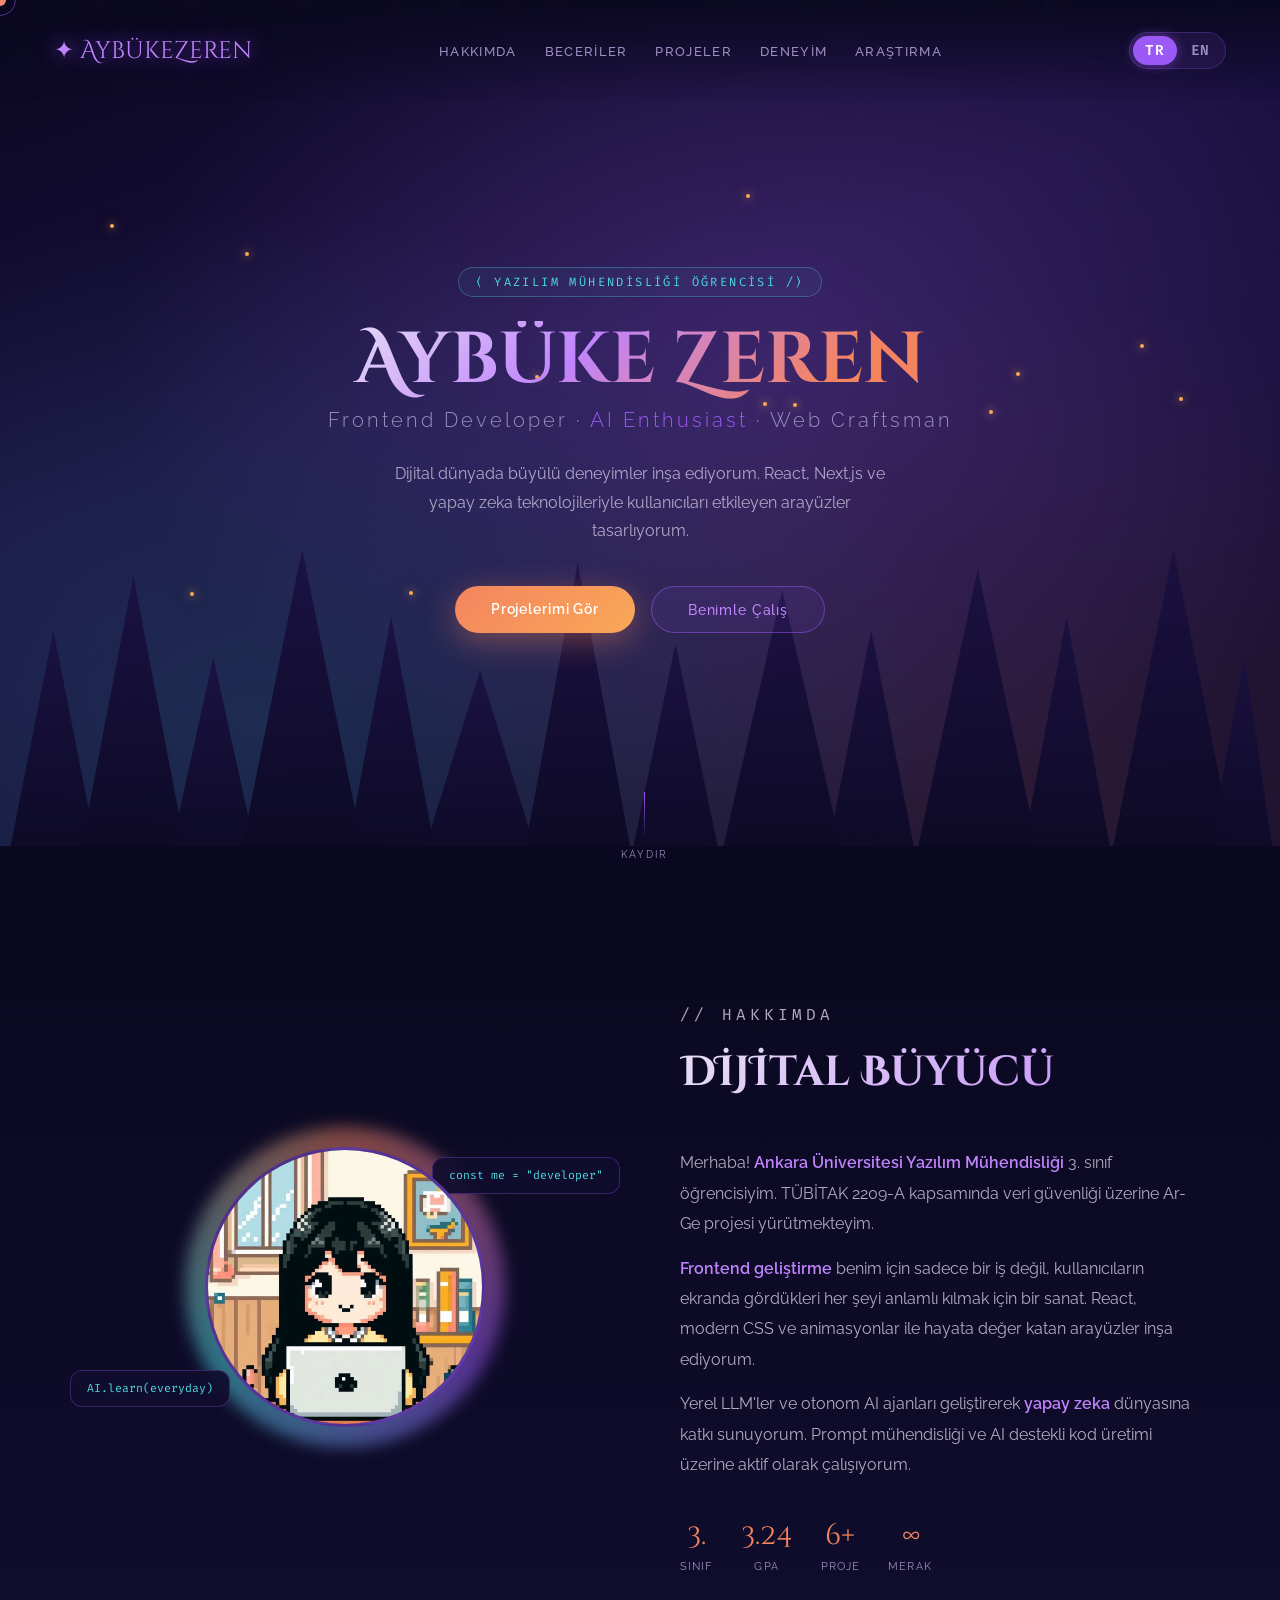
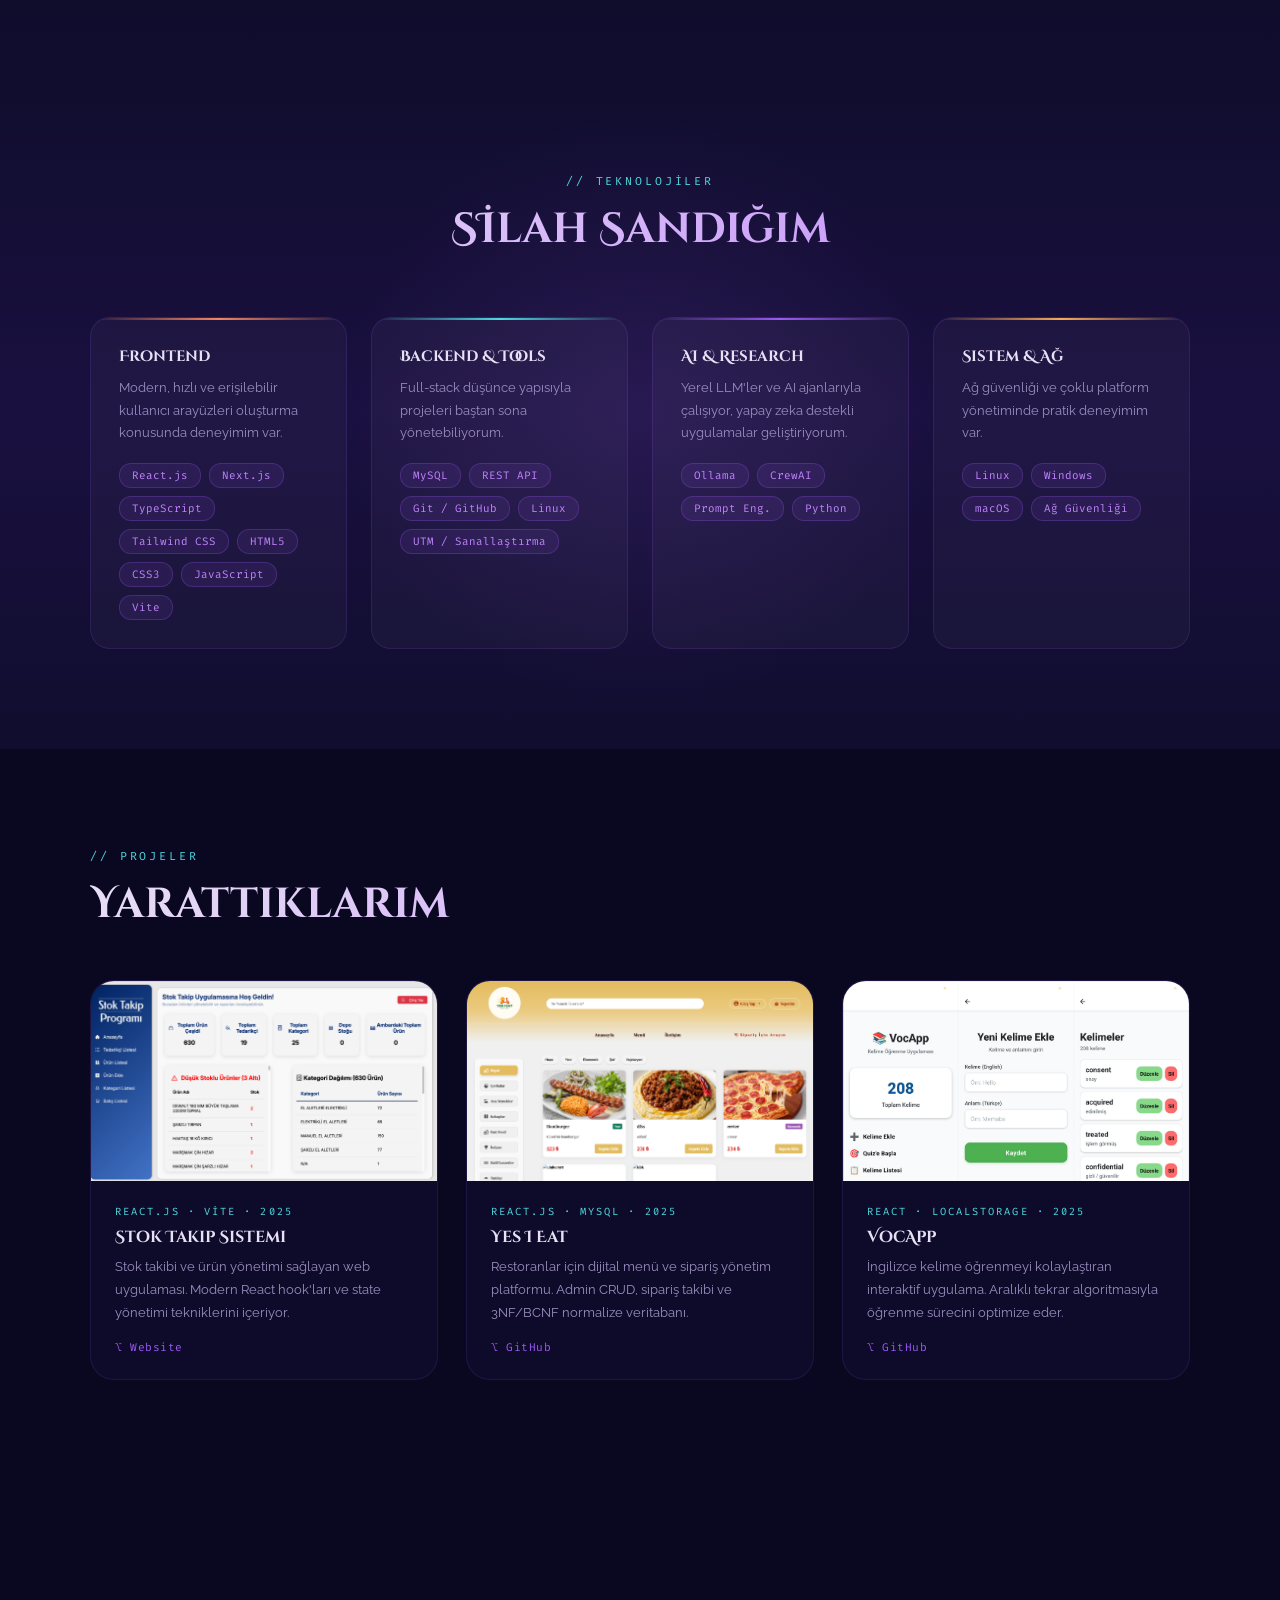
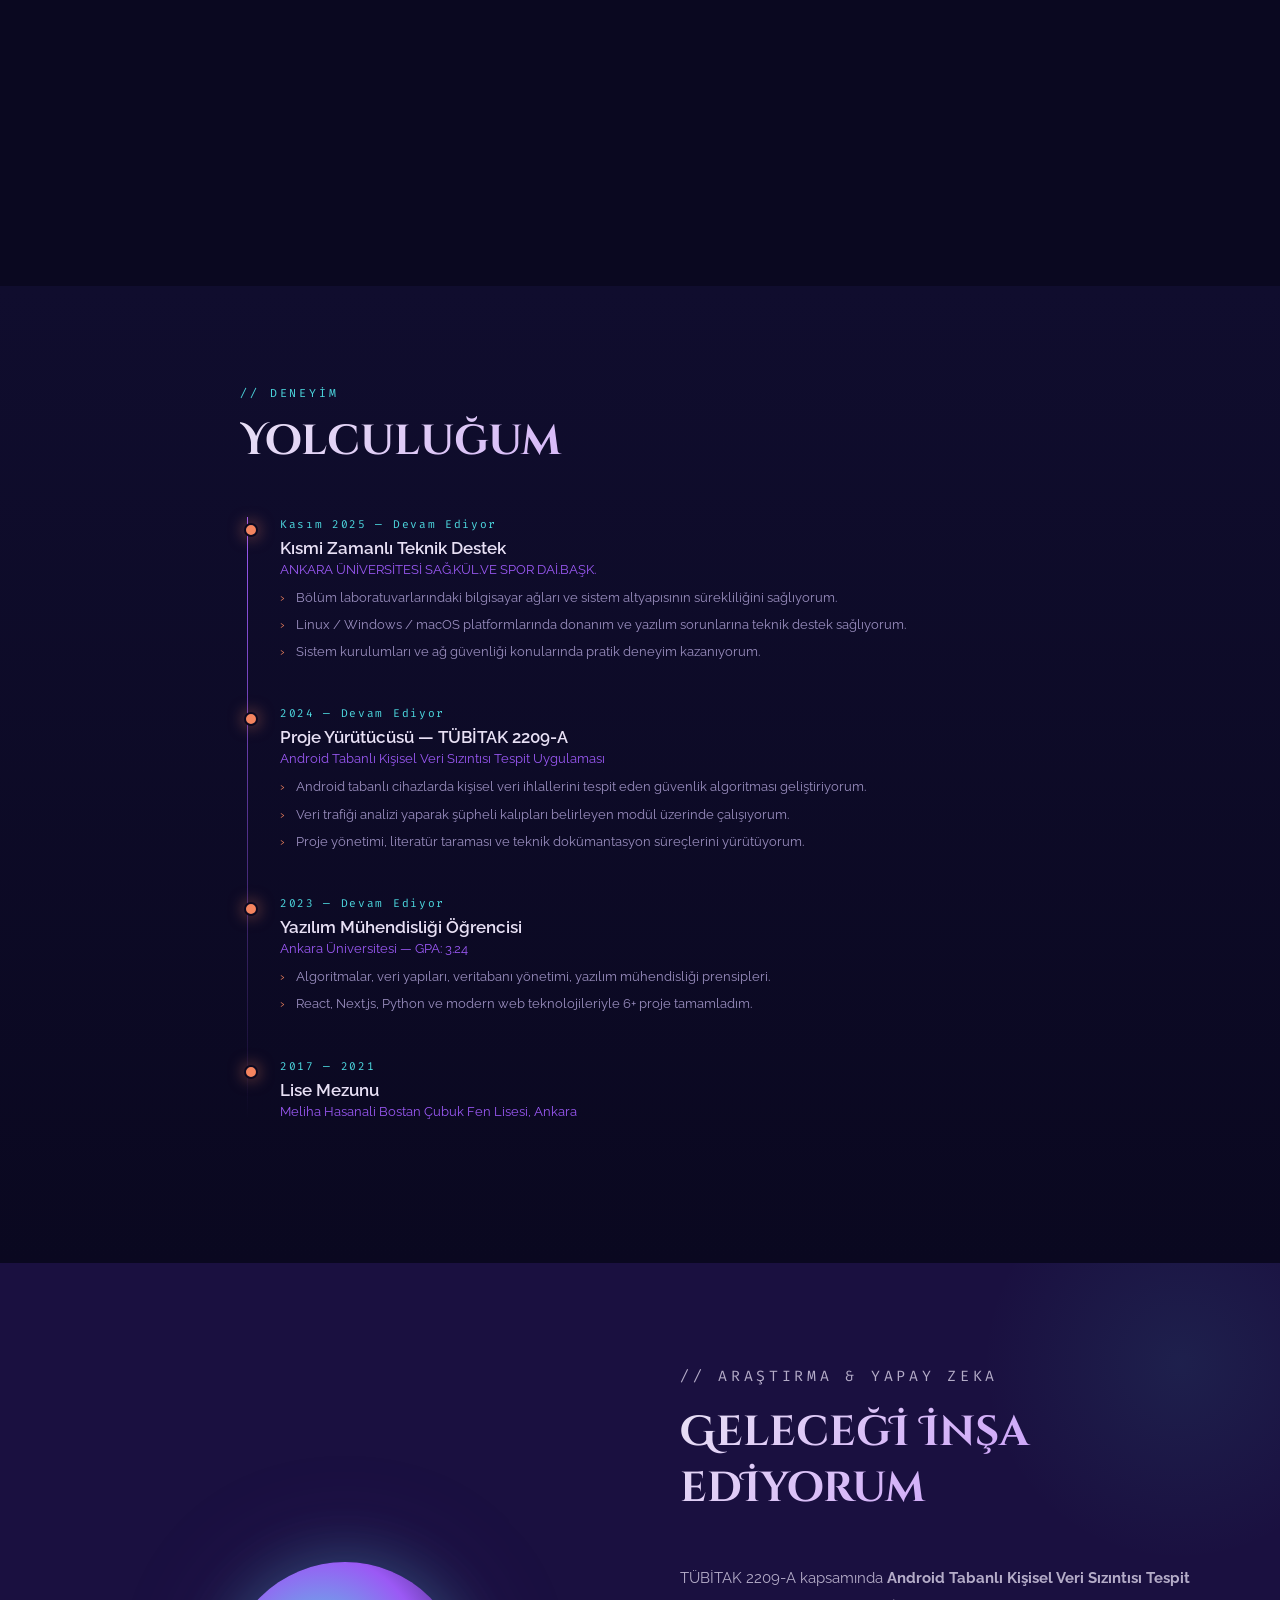
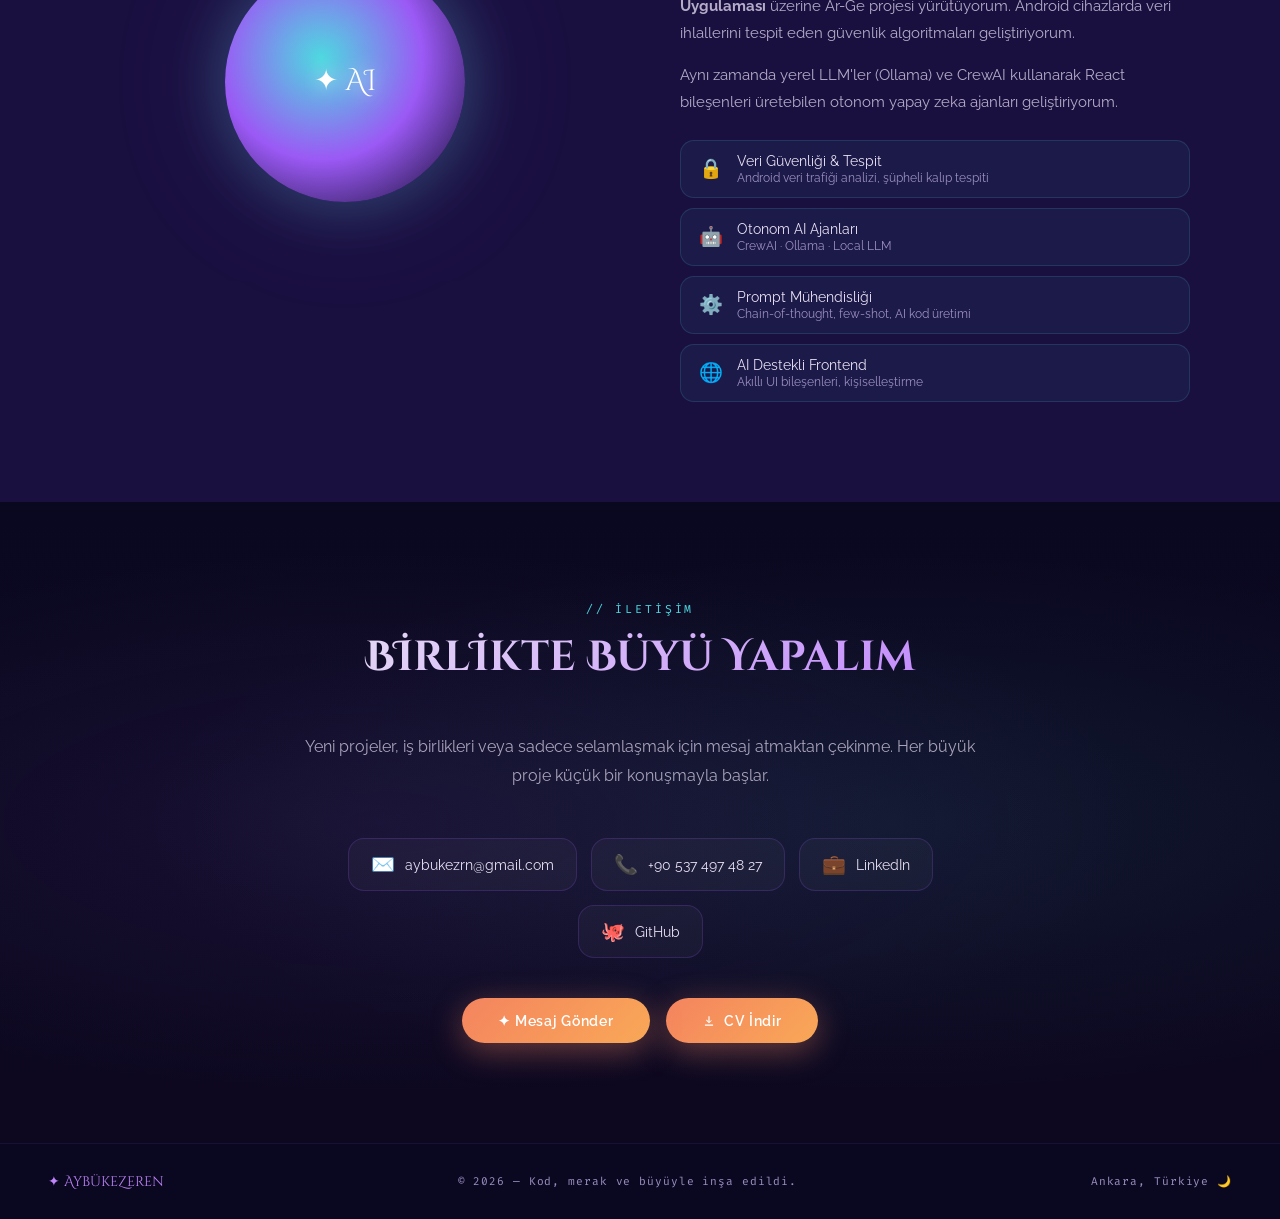
==== commit 42d59f34: "güncelleme" ====
--- a/index.html
+++ b/index.html
@@ -4,7 +4,7 @@
 <head>
     <meta charset="UTF-8">
     <meta name="viewport" content="width=device-width, initial-scale=1.0">
-    <title>Aybüke Zeren</title>
+    <title>Aybüke Zeren — Portfolio</title>
     <link
         href="https://fonts.googleapis.com/css2?family=Cinzel+Decorative:wght@400;700&family=Raleway:wght@300;400;500;600&family=Fira+Code:wght@300;400;500&display=swap"
         rel="stylesheet">
@@ -14,13 +14,11 @@
             --midnight: #100d2e;
             --purple-dark: #1a1040;
             --purple-mid: #3d2a7a;
-            --purple-glow: #7c4dbd;
             --violet: #9b59f5;
             --lilac: #c084fc;
             --coral: #f4845f;
             --amber: #f9a857;
             --teal-glow: #4dd9e0;
-            --soft-blue: #8ab4f8;
             --text-main: #e8e0f5;
             --text-dim: #9b8fc0;
         }
@@ -43,7 +41,7 @@
             cursor: none;
         }
 
-        /* CUSTOM CURSOR */
+        /* CURSOR */
         .cursor {
             position: fixed;
             width: 12px;
@@ -66,7 +64,7 @@
             pointer-events: none;
             z-index: 9998;
             transform: translate(-50%, -50%);
-            transition: left 0.12s ease, top 0.12s ease, opacity 0.3s;
+            transition: left 0.12s ease, top 0.12s ease;
             opacity: 0.5;
         }
 
@@ -80,29 +78,28 @@
             display: flex;
             align-items: center;
             justify-content: space-between;
-            padding: 18px 48px;
-            background: linear-gradient(to bottom, rgba(10, 8, 32, 0.95), transparent);
-            backdrop-filter: blur(4px);
+            padding: 32px 54px;
+            background: linear-gradient(to bottom, rgba(10, 8, 32, 0.97), transparent);
+            backdrop-filter: blur(6px);
         }
 
         .nav-logo {
             font-family: 'Cinzel Decorative', serif;
             font-size: 1.5rem;
             color: var(--lilac);
-            letter-spacing: 0.05em;
             text-shadow: 0 0 20px var(--violet);
         }
 
         .nav-links {
             display: flex;
-            gap: 32px;
+            gap: 28px;
             list-style: none;
         }
 
         .nav-links a {
             color: var(--text-dim);
             text-decoration: none;
-            font-size: 0.82rem;
+            font-size: .82rem;
             letter-spacing: 0.1em;
             text-transform: uppercase;
             font-weight: 500;
@@ -129,23 +126,71 @@
             width: 100%;
         }
 
-        .nav-cta {
-            background: var(--coral);
+        .nav-right {
+            display: flex;
+            align-items: center;
+            gap: 12px;
+        }
+
+        /* LANG TOGGLE */
+        .lang-toggle {
+            display: flex;
+            align-items: center;
+            background: rgba(155, 89, 245, 0.1);
+            border: 1px solid rgba(155, 89, 245, 0.25);
+            border-radius: 20px;
+            padding: 3px;
+            gap: 2px;
+        }
+
+        .lang-btn {
+            font-family: 'Fira Code', monospace;
+            font-size: 0.9rem;
+            font-weight: 600;
+            letter-spacing: 0.05em;
+            padding: 5px 12px;
+            border-radius: 16px;
+            border: none;
+            background: transparent;
+            color: var(--text-dim);
+            cursor: none;
+            transition: all 0.25s;
+        }
+
+        .lang-btn.active {
+            background: var(--violet);
             color: white;
-            padding: 10px 24px;
-            border-radius: 24px;
+            box-shadow: 0 0 12px rgba(155, 89, 245, 0.5);
+        }
+
+        /* CV DOWNLOAD */
+        .cv-btn {
+            display: flex;
+            align-items: center;
+            gap: 8px;
+            background: linear-gradient(135deg, var(--coral), var(--amber));
+            color: white;
+            padding: 9px 20px;
+            border-radius: 20px;
             font-size: 0.82rem;
-            letter-spacing: 0.08em;
             font-weight: 600;
-            text-transform: uppercase;
+            letter-spacing: 0.06em;
             text-decoration: none;
-            box-shadow: 0 0 24px rgba(244, 132, 95, 0.4);
+            
+            box-shadow: 0 0 20px rgba(244, 132, 95, 0.35);
             transition: box-shadow 0.3s, transform 0.2s;
         }
 
-        .nav-cta:hover {
-            box-shadow: 0 0 40px rgba(244, 132, 95, 0.7);
+        .cv-btn:hover {
+            box-shadow: 0 0 36px rgba(244, 132, 95, 0.65);
             transform: translateY(-1px);
+        }
+
+        .cv-btn svg {
+            width: 14px;
+            height: 14px;
+            fill: white;
+            flex-shrink: 0;
         }
 
         /* HERO */
@@ -168,7 +213,6 @@
                 linear-gradient(160deg, #0a0820 0%, #1a1040 40%, #0d0a2a 100%);
         }
 
-        /* Floating particles */
         .particles {
             position: absolute;
             inset: 0;
@@ -201,7 +245,6 @@
             }
         }
 
-        /* Forest silhouette */
         .forest-layer {
             position: absolute;
             bottom: 0;
@@ -216,7 +259,6 @@
             height: 100%;
         }
 
-        /* Fireflies */
         .firefly {
             position: absolute;
             width: 4px;
@@ -276,7 +318,7 @@
 
         .hero-name {
             font-family: 'Cinzel Decorative', serif;
-            font-size: clamp(2.5rem, 6vw, 5rem);
+            font-size: clamp(2.2rem, 6vw, 4.5rem);
             line-height: 1.1;
             background: linear-gradient(135deg, #e8e0f5 0%, var(--lilac) 40%, var(--coral) 80%);
             -webkit-background-clip: text;
@@ -287,7 +329,7 @@
         }
 
         .hero-title {
-            font-size: clamp(1rem, 2.5vw, 1.4rem);
+            font-size: clamp(0.9rem, 2.2vw, 1.25rem);
             color: var(--text-dim);
             font-weight: 300;
             letter-spacing: 0.15em;
@@ -316,7 +358,7 @@
             animation: fadeInUp 1s ease 1.1s both;
         }
 
-        .btn-primary {
+        .btn-primary, .cv-btn {
             padding: 14px 36px;
             border-radius: 30px;
             background: linear-gradient(135deg, var(--coral), var(--amber));
@@ -353,11 +395,10 @@
             transform: translateY(-3px);
         }
 
-        /* SCROLL INDICATOR */
         .scroll-hint {
             position: absolute;
             bottom: 40px;
-            left: 50%;
+            left: 48.5%;
             transform: translateX(-50%);
             display: flex;
             flex-direction: column;
@@ -402,7 +443,7 @@
             }
         }
 
-        /* SECTION COMMON */
+        /* SECTIONS */
         section {
             padding: 100px 48px;
         }
@@ -418,7 +459,7 @@
 
         .section-title {
             font-family: 'Cinzel Decorative', serif;
-            font-size: clamp(1.8rem, 4vw, 2.8rem);
+            font-size: clamp(1.8rem, 4vw, 2.6rem);
             background: linear-gradient(135deg, #e8e0f5, var(--lilac));
             -webkit-background-clip: text;
             -webkit-text-fill-color: transparent;
@@ -428,7 +469,6 @@
 
         /* ABOUT */
         .about-section {
-            position: relative;
             background: linear-gradient(180deg, var(--deep-navy) 0%, var(--midnight) 100%);
         }
 
@@ -487,11 +527,8 @@
             width: 100%;
             height: 100%;
             object-fit: cover;
-            filter: grayscale(20%) brightness(1.1);
-        }
-
-        .avatar-emoji {
-            font-size: 5rem;
+            object-position: center top;
+            display: block;
         }
 
         .about-floating-tag {
@@ -533,10 +570,10 @@
         }
 
         .about-text p {
-            font-size: 1.02rem;
+            font-size: 1rem;
             line-height: 1.9;
             color: rgba(232, 224, 245, 0.75);
-            margin-bottom: 16px;
+            margin-bottom: 14px;
         }
 
         .about-text p strong {
@@ -546,8 +583,9 @@
 
         .about-stats {
             display: flex;
-            gap: 32px;
+            gap: 28px;
             margin-top: 36px;
+            flex-wrap: wrap;
         }
 
         .stat {
@@ -556,13 +594,13 @@
 
         .stat-num {
             font-family: 'Cinzel Decorative', serif;
-            font-size: 2rem;
+            font-size: 1.8rem;
             color: var(--coral);
             display: block;
         }
 
         .stat-label {
-            font-size: 0.72rem;
+            font-size: 0.7rem;
             color: var(--text-dim);
             letter-spacing: 0.1em;
             text-transform: uppercase;
@@ -600,7 +638,7 @@
 
         .skills-grid {
             display: grid;
-            grid-template-columns: repeat(auto-fit, minmax(280px, 1fr));
+            grid-template-columns: repeat(auto-fit, minmax(240px, 1fr));
             gap: 24px;
         }
 
@@ -608,11 +646,10 @@
             background: rgba(255, 255, 255, 0.03);
             border: 1px solid rgba(155, 89, 245, 0.15);
             border-radius: 20px;
-            padding: 32px;
+            padding: 28px;
             position: relative;
             overflow: hidden;
             transition: transform 0.3s, border-color 0.3s, box-shadow 0.3s;
-            cursor: default;
         }
 
         .skill-card::before {
@@ -628,27 +665,21 @@
         .skill-card:hover {
             transform: translateY(-6px);
             border-color: rgba(155, 89, 245, 0.4);
-            box-shadow: 0 20px 60px rgba(10, 8, 32, 0.5), 0 0 40px rgba(124, 77, 189, 0.1);
-        }
-
-        .skill-card-icon {
-            font-size: 2rem;
-            margin-bottom: 16px;
-            display: block;
+            box-shadow: 0 20px 60px rgba(10, 8, 32, 0.5);
         }
 
         .skill-card-title {
             font-family: 'Cinzel Decorative', serif;
-            font-size: 1rem;
+            font-size: 0.95rem;
             color: var(--text-main);
-            margin-bottom: 12px;
+            margin-bottom: 10px;
         }
 
         .skill-card-desc {
-            font-size: 0.85rem;
+            font-size: 0.83rem;
             color: var(--text-dim);
             line-height: 1.7;
-            margin-bottom: 20px;
+            margin-bottom: 18px;
         }
 
         .skill-tags {
@@ -659,7 +690,7 @@
 
         .skill-tag {
             font-family: 'Fira Code', monospace;
-            font-size: 0.7rem;
+            font-size: 0.68rem;
             padding: 4px 12px;
             border-radius: 12px;
             background: rgba(155, 89, 245, 0.1);
@@ -670,7 +701,6 @@
         /* PROJECTS */
         .projects-section {
             background: var(--deep-navy);
-            position: relative;
         }
 
         .projects-container {
@@ -698,80 +728,73 @@
         }
 
         .project-thumb {
-            height: 180px;
-            position: relative;
+            width: 100%;
+            height: 200px;
             overflow: hidden;
-            display: flex;
-            align-items: center;
-            justify-content: center;
-        }
-
-        .project-thumb-bg {
-            position: absolute;
-            inset: 0;
-        }
-
-        .project-thumb-icon {
-            font-size: 3rem;
-            position: relative;
-            z-index: 1;
-        }
-
-        .project-body {
-            padding: 28px;
-        }
-
-        .project-category {
-            font-family: 'Fira Code', monospace;
-            font-size: 0.68rem;
-            color: var(--teal-glow);
-            letter-spacing: 0.2em;
-            text-transform: uppercase;
-            margin-bottom: 10px;
-        }
-
-        .project-name {
-            font-family: 'Cinzel Decorative', serif;
-            font-size: 1.1rem;
-            color: var(--text-main);
-            margin-bottom: 10px;
-            line-height: 1.4;
-        }
-
-        .project-desc {
-            font-size: 0.85rem;
-            color: var(--text-dim);
-            line-height: 1.7;
-            margin-bottom: 20px;
-        }
-
-        .project-links {
-            display: flex;
-            gap: 12px;
-        }
-
-        .project-link {
-            font-family: 'Fira Code', monospace;
-            font-size: 0.72rem;
-            color: var(--violet);
-            text-decoration: none;
-            letter-spacing: 0.05em;
-            display: flex;
-            align-items: center;
-            gap: 6px;
-            transition: color 0.2s;
-        }
-
-        .project-link:hover {
-            color: var(--coral);
+            display: block;
         }
 
         .project-thumb img {
             width: 100%;
             height: 100%;
             object-fit: cover;
-            filter: grayscale(30%) brightness(1.1);
-            transition: transform 0.3s;
+            object-position: center top;
+            display: block;
+            transition: transform 0.4s ease;
+        }
+
+        .project-card:hover .project-thumb img {
+            transform: scale(1.05);
+        }
+
+        .project-body {
+            padding: 24px;
+        }
+
+        .project-category {
+            font-family: 'Fira Code', monospace;
+            font-size: 0.65rem;
+            color: var(--teal-glow);
+            letter-spacing: 0.2em;
+            text-transform: uppercase;
+            margin-bottom: 8px;
+        }
+
+        .project-name {
+            font-family: 'Cinzel Decorative', serif;
+            font-size: 1rem;
+            color: var(--text-main);
+            margin-bottom: 8px;
+            line-height: 1.4;
+        }
+
+        .project-desc {
+            font-size: 0.83rem;
+            color: var(--text-dim);
+            line-height: 1.7;
+            margin-bottom: 16px;
+        }
+
+        .project-links {
+            display: flex;
+            gap: 12px;
+            flex-wrap: wrap;
+        }
+
+        .project-link {
+            font-family: 'Fira Code', monospace;
+            font-size: 0.7rem;
+            color: var(--violet);
+            text-decoration: none;
+            letter-spacing: 0.05em;
+            display: flex;
+            align-items: center;
+            gap: 6px;
+            transition: color 0.2s;
+        }
+
+        .project-link:hover {
+            color: var(--coral);
         }
 
         /* EXPERIENCE */
@@ -801,7 +824,7 @@
 
         .timeline-item {
             position: relative;
-            margin-bottom: 48px;
+            margin-bottom: 44px;
             opacity: 0;
             transform: translateX(-20px);
             transition: opacity 0.6s ease, transform 0.6s ease;
@@ -826,32 +849,49 @@
 
         .timeline-date {
             font-family: 'Fira Code', monospace;
-            font-size: 0.72rem;
+            font-size: 0.7rem;
             color: var(--teal-glow);
             letter-spacing: 0.15em;
             margin-bottom: 6px;
         }
 
         .timeline-role {
-            font-size: 1.1rem;
+            font-size: 1.05rem;
             font-weight: 600;
             color: var(--text-main);
             margin-bottom: 4px;
         }
 
         .timeline-company {
-            font-size: 0.85rem;
+            font-size: 0.83rem;
             color: var(--violet);
-            margin-bottom: 12px;
-        }
-
-        .timeline-desc {
-            font-size: 0.88rem;
+            margin-bottom: 10px;
+        }
+
+        .timeline-list {
+            list-style: none;
+            margin-top: 8px;
+            display: flex;
+            flex-direction: column;
+            gap: 6px;
+        }
+
+        .timeline-list li {
+            font-size: 0.83rem;
             color: var(--text-dim);
-            line-height: 1.75;
-        }
-
-        /* AI INTEREST */
+            line-height: 1.6;
+            padding-left: 16px;
+            position: relative;
+        }
+
+        .timeline-list li::before {
+            content: '›';
+            position: absolute;
+            left: 0;
+            color: var(--coral);
+        }
+
+        /* AI / RESEARCH */
         .ai-section {
             background: var(--purple-dark);
             position: relative;
@@ -885,14 +925,12 @@
         }
 
         .ai-orb {
-            width: 260px;
-            height: 260px;
+            width: 240px;
+            height: 240px;
             border-radius: 50%;
             position: relative;
             background: radial-gradient(circle at 40% 40%, var(--teal-glow), var(--violet), var(--deep-navy));
-            box-shadow:
-                0 0 60px rgba(77, 217, 224, 0.3),
-                0 0 120px rgba(124, 77, 189, 0.2);
+            box-shadow: 0 0 60px rgba(77, 217, 224, 0.3), 0 0 120px rgba(124, 77, 189, 0.2);
             animation: orb-pulse 4s ease-in-out infinite;
         }
 
@@ -915,36 +953,37 @@
             align-items: center;
             justify-content: center;
             font-family: 'Cinzel Decorative', serif;
-            font-size: 4.1rem;
+            font-size: 1.8rem;
             color: white;
             text-shadow: 0 0 20px rgba(255, 255, 255, 0.8);
-        }
-
-        .ai-content {}
+            text-align: center;
+            padding: 20px;
+            line-height: 1.6;
+        }
 
         .ai-content p {
-            font-size: 0.95rem;
+            font-size: 0.93rem;
             line-height: 1.85;
             color: rgba(232, 224, 245, 0.75);
-            margin-bottom: 16px;
+            margin-bottom: 14px;
         }
 
         .ai-interests {
             display: flex;
             flex-direction: column;
-            gap: 12px;
-            margin-top: 28px;
+            gap: 10px;
+            margin-top: 24px;
         }
 
         .ai-interest-item {
             display: flex;
             align-items: center;
-            gap: 16px;
-            padding: 14px 20px;
+            gap: 14px;
+            padding: 12px 18px;
             background: rgba(77, 217, 224, 0.05);
             border: 1px solid rgba(77, 217, 224, 0.15);
             border-radius: 14px;
-            font-size: 0.88rem;
+            font-size: 0.85rem;
             transition: background 0.3s, transform 0.2s;
         }
 
@@ -954,7 +993,8 @@
         }
 
         .ai-interest-icon {
-            font-size: 1.3rem;
+            font-size: 1.2rem;
+            flex-shrink: 0;
         }
 
         .ai-interest-text {
@@ -964,7 +1004,7 @@
         .ai-interest-text small {
             display: block;
             color: var(--text-dim);
-            font-size: 0.75rem;
+            font-size: 0.72rem;
             margin-top: 2px;
         }
 
@@ -979,13 +1019,8 @@
         .contact-section::before {
             content: '';
             position: absolute;
-            top: 0;
-            left: 0;
-            right: 0;
-            bottom: 0;
-            background:
-                radial-gradient(ellipse at 30% 50%, rgba(124, 77, 189, 0.12), transparent 60%),
-                radial-gradient(ellipse at 70% 50%, rgba(77, 217, 224, 0.08), transparent 60%);
+            inset: 0;
+            background: radial-gradient(ellipse at 30% 50%, rgba(124, 77, 189, 0.12), transparent 60%), radial-gradient(ellipse at 70% 50%, rgba(77, 217, 224, 0.08), transparent 60%);
             pointer-events: none;
         }
 
@@ -996,8 +1031,16 @@
             z-index: 1;
         }
 
+        .contact-buttom{
+            display: flex;
+            flex-direction: row;
+            justify-content: center;
+            align-items: center;
+            gap: 16px;
+        }
+
         .contact-intro {
-            font-size: 1.05rem;
+            font-size: 1rem;
             line-height: 1.8;
             color: rgba(232, 224, 245, 0.7);
             margin-bottom: 48px;
@@ -1007,21 +1050,21 @@
             display: flex;
             justify-content: center;
             flex-wrap: wrap;
-            gap: 16px;
-            margin-bottom: 48px;
+            gap: 14px;
+            margin-bottom: 40px;
         }
 
         .contact-card {
             display: flex;
             align-items: center;
-            gap: 12px;
-            padding: 16px 24px;
+            gap: 10px;
+            padding: 14px 22px;
             background: rgba(255, 255, 255, 0.03);
             border: 1px solid rgba(155, 89, 245, 0.2);
             border-radius: 16px;
             text-decoration: none;
             color: var(--text-main);
-            font-size: 0.88rem;
+            font-size: 0.85rem;
             transition: background 0.3s, border-color 0.3s, transform 0.2s;
         }
 
@@ -1032,12 +1075,12 @@
         }
 
         .contact-card-icon {
-            font-size: 1.3rem;
+            font-size: 1.2rem;
         }
 
         /* FOOTER */
         footer {
-            padding: 32px 48px;
+            padding: 28px 48px;
             border-top: 1px solid rgba(155, 89, 245, 0.1);
             display: flex;
             align-items: center;
@@ -1047,7 +1090,7 @@
 
         .footer-text {
             font-family: 'Fira Code', monospace;
-            font-size: 0.72rem;
+            font-size: 0.7rem;
             color: var(--text-dim);
             letter-spacing: 0.08em;
         }
@@ -1058,11 +1101,6 @@
             color: var(--lilac);
         }
 
-        nav a{
-            text-decoration: none;
-        }
-
-        /* ANIMATIONS */
         @keyframes fadeInDown {
             from {
                 opacity: 0;
@@ -1087,7 +1125,6 @@
             }
         }
 
-        /* REVEAL ON SCROLL */
         .reveal {
             opacity: 0;
             transform: translateY(30px);
@@ -1099,31 +1136,41 @@
             transform: translateY(0);
         }
 
-        /* RESPONSIVE */
-        @media (max-width: 768px) {
-            nav {
-                padding: 16px 24px;
-            }
-
-            .nav-links {
-                display: none;
-            }
-
-            section {
-                padding: 80px 24px;
-            }
+        @media (max-width: 900px) {
 
             .about-grid,
             .ai-container {
                 grid-template-columns: 1fr;
                 gap: 48px;
             }
+        }
+
+        @media (max-width: 768px) {
+            nav {
+                padding: 14px 20px;
+            }
+
+            .nav-links {
+                display: none;
+            }
+
+            section {
+                padding: 80px 20px;
+            }
 
             footer {
                 flex-direction: column;
                 gap: 12px;
                 text-align: center;
             }
+
+            .nav-right {
+                gap: 8px;
+            }
+
+            .cv-btn .cv-label {
+                display: none;
+            }
         }
     </style>
 </head>
@@ -1135,27 +1182,27 @@
 
     <!-- NAV -->
     <nav>
-        <a href="#">
-            <div class="nav-logo">✦ AybükeZeren</div>
-        </a>
+        <div class="nav-logo">✦ AybükeZeren</div>
         <ul class="nav-links">
-            <li><a href="#about">Hakkımda</a></li>
-            <li><a href="#skills">Beceriler</a></li>
-            <li><a href="#projects">Projeler</a></li>
-            <li><a href="#experience">Deneyim</a></li>
-            <li><a href="#ai">AI </a></li>
+            <li><a href="#about" data-tr="Hakkımda" data-en="About">Hakkımda</a></li>
+            <li><a href="#skills" data-tr="Beceriler" data-en="Skills">Beceriler</a></li>
+            <li><a href="#projects" data-tr="Projeler" data-en="Projects">Projeler</a></li>
+            <li><a href="#experience" data-tr="Deneyim" data-en="Experience">Deneyim</a></li>
+            <li><a href="#ai" data-tr="Araştırma" data-en="Research">Araştırma</a></li>
         </ul>
-        <a href="#contact" class="nav-cta">İletişim</a>
+        <div class="nav-right">
+            <div class="lang-toggle">
+                <button class="lang-btn active" id="btnTR" onclick="setLang('tr')">TR</button>
+                <button class="lang-btn" id="btnEN" onclick="setLang('en')">EN</button>
+            </div>
+
+        </div>
     </nav>
 
     <!-- HERO -->
     <section class="hero" id="home">
         <div class="hero-bg"></div>
-
-        <!-- Particles container -->
         <div class="particles" id="particles"></div>
-
-        <!-- Forest silhouette -->
         <div class="forest-layer">
             <svg class="forest-svg" viewBox="0 0 1440 300" preserveAspectRatio="none"
                 xmlns="http://www.w3.org/2000/svg">
@@ -1165,7 +1212,6 @@
                         <stop offset="100%" style="stop-color:#0a0820;stop-opacity:1" />
                     </linearGradient>
                 </defs>
-                <!-- Trees -->
                 <polygon points="0,300 60,100 120,300" fill="url(#treeGrad)" />
                 <polygon points="80,300 150,60 220,300" fill="url(#treeGrad)" />
                 <polygon points="180,300 240,120 300,300" fill="url(#treeGrad)" />
@@ -1183,22 +1229,22 @@
                 <rect x="0" y="260" width="1440" height="40" fill="#0a0820" />
             </svg>
         </div>
-
         <div class="hero-content">
-            <div class="hero-badge">⟨ Software Engineer /⟩</div>
+            <div class="hero-badge" id="heroBadge">⟨ Yazılım Mühendisliği Öğrencisi /⟩</div>
             <h1 class="hero-name">Aybüke Zeren</h1>
             <p class="hero-title">Frontend Developer · <span>AI Enthusiast</span> · Web Craftsman</p>
-            <p class="hero-desc">Dijital dünyada büyülü deneyimler inşa ediyorum. Modern web teknolojileri ve yapay zeka
-                ile kullanıcıları etkileyen düşüren arayüzler tasarlıyorum.</p>
+            <p class="hero-desc" id="heroDesc">Dijital dünyada büyülü deneyimler inşa ediyorum. React, Next.js ve yapay
+                zeka teknolojileriyle kullanıcıları etkileyen arayüzler tasarlıyorum.</p>
             <div class="hero-actions">
-                <a href="#projects" class="btn-primary">Projelerimi Gör</a>
-                <a href="#contact" class="btn-secondary">Benimle Çalış</a>
+                <a href="#projects" class="btn-primary" data-tr="Projelerimi Gör" data-en="View Projects">Projelerimi
+                    Gör</a>
+                <a href="#contact" class="btn-secondary" data-tr="Benimle Çalış" data-en="Work With Me">Benimle
+                    Çalış</a>
             </div>
         </div>
-
         <div class="scroll-hint">
             <div class="scroll-line"></div>
-            <span>Kaydır</span>
+            <span data-tr="Kaydır" data-en="Scroll">Kaydır</span>
         </div>
     </section>
 
@@ -1209,187 +1255,183 @@
                 <div class="avatar-ring">
                     <div class="avatar-glow"></div>
                     <div class="avatar-inner">
-                        <img src="image.png" alt="">
+                        <img src="image.png" alt="Aybüke Zeren">
                     </div>
                 </div>
                 <div class="about-floating-tag tag-top">const me = "developer"</div>
                 <div class="about-floating-tag tag-bottom">AI.learn(everyday)</div>
             </div>
             <div class="about-text reveal">
-                <p class="section-label">// hakkımda</p>
-                <h2 class="section-title">Dİjİtal Büyücü</h2>
-                <p>Merhaba! Ben bir <strong>Yazılım Mühendisliği öğrencisiyim</strong> ve profesyonel dünyada web
-                    geliştirici olarak çalışıyorum. Kullanıcı deneyimini önceliğim olarak gören, her pikselin önemli
-                    olduğuna inanan birisiyim.</p>
-                <p><strong>Frontend geliştirme</strong> benim için sadece bir iş değil kullanıcıların ekranda gördükleri
-                    her şeyi anlamlı kılmak için bir sanat. React, modern CSS ve animasyonlar ile hayata değer katan
-                    arayüzler inşa ediyorum.</p>
-                <p>Son zamanlarda <strong>yapay zeka</strong> dünyasına derin bir ilgi duymaya başladım. Büyük dil
-                    modelleri ve prompt mühendisliği konularında kendimi geliştiriyorum.</p>
+                <p class="section-label" data-tr="// hakkımda" data-en="// about me">// hakkımda</p>
+                <h2 class="section-title" data-tr="Dijital Büyücü" data-en="Digital Sorceress">DİJİtal Büyücü</h2>
+                <p id="ab1">Merhaba! <strong>Ankara Üniversitesi Yazılım Mühendisliği</strong> 3. sınıf öğrencisiyim. 
+                    TÜBİTAK 2209-A kapsamında veri güvenliği üzerine Ar-Ge projesi yürütmekteyim.</p>
+                <p id="ab2"><strong>Frontend geliştirme</strong> benim için sadece bir iş değil, kullanıcıların ekranda
+                    gördükleri her şeyi anlamlı kılmak için bir sanat. React, modern CSS ve animasyonlar ile hayata
+                    değer katan arayüzler inşa ediyorum.</p>
+                <p id="ab3">Yerel LLM'ler ve otonom AI ajanları geliştirerek <strong>yapay zeka</strong> dünyasına katkı
+                    sunuyorum. Prompt mühendisliği ve AI destekli kod üretimi üzerine aktif olarak çalışıyorum.</p>
                 <div class="about-stats">
-                    <div class="stat">
-                        <span class="stat-num">3.</span>
-                        <span class="stat-label">Sınıf</span>
+                    <div class="stat"><span class="stat-num">3.</span><span class="stat-label" data-tr="Sınıf"
+                            data-en="Year">Sınıf</span></div>
+                    <div class="stat"><span class="stat-num">3.24</span><span class="stat-label">GPA</span></div>
+                    <div class="stat"><span class="stat-num">6+</span><span class="stat-label" data-tr="Proje"
+                            data-en="Projects">Proje</span></div>
+                    <div class="stat"><span class="stat-num">∞</span><span class="stat-label" data-tr="Merak"
+                            data-en="Curiosity">Merak</span></div>
+                </div>
+            </div>
+        </div>
+    </section>
+
+    <!-- SKILLS -->
+    <section class="skills-section" id="skills">
+        <div class="skills-container">
+            <div class="skills-header reveal">
+                <p class="section-label" data-tr="// teknolojiler" data-en="// technologies">// teknolojiler</p>
+                <h2 class="section-title" data-tr="Silah Sandığım" data-en="My Arsenal">Sİlah Sandığım</h2>
+            </div>
+            <div class="skills-grid">
+                <div class="skill-card reveal" style="--card-accent:#f4845f">
+                    <h3 class="skill-card-title">Frontend</h3>
+                    <p class="skill-card-desc"
+                        data-tr="Modern, hızlı ve erişilebilir kullanıcı arayüzleri oluşturma konusunda deneyimim var."
+                        data-en="Experienced in building modern, fast and accessible user interfaces.">Modern, hızlı ve
+                        erişilebilir kullanıcı arayüzleri oluşturma konusunda deneyimim var.</p>
+                    <div class="skill-tags">
+                        <span class="skill-tag">React.js</span><span class="skill-tag">Next.js</span>
+                        <span class="skill-tag">TypeScript</span><span class="skill-tag">Tailwind CSS</span>
+                        <span class="skill-tag">HTML5</span><span class="skill-tag">CSS3</span>
+                        <span class="skill-tag">JavaScript</span><span class="skill-tag">Vite</span>
                     </div>
-                    <div class="stat">
-                        <span class="stat-num">5+</span>
-                        <span class="stat-label">Proje</span>
+                </div>
+                <div class="skill-card reveal" style="--card-accent:#4dd9e0">
+                    <h3 class="skill-card-title">Backend & Tools</h3>
+                    <p class="skill-card-desc"
+                        data-tr="Full-stack düşünce yapısıyla projeleri baştan sona yönetebiliyorum."
+                        data-en="I can manage projects end-to-end with a full-stack mindset.">Full-stack düşünce
+                        yapısıyla projeleri baştan sona yönetebiliyorum.</p>
+                    <div class="skill-tags">
+                        <span class="skill-tag">MySQL</span><span class="skill-tag">REST API</span>
+                        <span class="skill-tag">Git / GitHub</span><span class="skill-tag">Linux</span>
+                        <span class="skill-tag">UTM / Sanallaştırma</span>
                     </div>
-                    <div class="stat">
-                        <span class="stat-num">∞</span>
-                        <span class="stat-label">Merak</span>
+                </div>
+                <div class="skill-card reveal" style="--card-accent:#9b59f5">
+                    <h3 class="skill-card-title">AI & Research</h3>
+                    <p class="skill-card-desc"
+                        data-tr="Yerel LLM'ler ve AI ajanlarıyla çalışıyor, yapay zeka destekli uygulamalar geliştiriyorum."
+                        data-en="Working with local LLMs and AI agents, building AI-powered applications.">Yerel LLM'ler
+                        ve AI ajanlarıyla çalışıyor, yapay zeka destekli uygulamalar geliştiriyorum.</p>
+                    <div class="skill-tags">
+                        <span class="skill-tag">Ollama</span><span class="skill-tag">CrewAI</span>
+                        <span class="skill-tag">Prompt Eng.</span><span class="skill-tag">Python</span>
+                    </div>
+                </div>
+                <div class="skill-card reveal" style="--card-accent:#f9a857">
+                    <h3 class="skill-card-title" data-tr="Sistem & Ağ" data-en="Systems & Networks">Sistem & Ağ</h3>
+                    <p class="skill-card-desc"
+                        data-tr="Ağ güvenliği ve çoklu platform yönetiminde pratik deneyimim var."
+                        data-en="Hands-on experience in network security and multi-platform system management.">Ağ
+                        güvenliği ve çoklu platform yönetiminde pratik deneyimim var.</p>
+                    <div class="skill-tags">
+                        <span class="skill-tag">Linux</span><span class="skill-tag">Windows</span>
+                        <span class="skill-tag">macOS</span>
+                        <span class="skill-tag" data-tr="Ağ Güvenliği" data-en="Network Security">Ağ Güvenliği</span>
+                        
                     </div>
                 </div>
             </div>
         </div>
     </section>
 
-    <!-- SKILLS -->
-    <section class="skills-section" id="skills">
-        <div class="skills-container">
-            <div class="skills-header reveal">
-                <p class="section-label">// teknolojiler</p>
-                <h2 class="section-title">Sİlah Sandığım</h2>
-            </div>
-            <div class="skills-grid">
-                <div class="skill-card reveal" style="--card-accent: #f4845f;">
-
-                    <h3 class="skill-card-title">Frontend</h3>
-                    <p class="skill-card-desc">Modern, hızlı ve erişilebilir kullanıcı arayüzleri oluşturma konusunda
-                        deneyimim var.</p>
-                    <div class="skill-tags">
-                        <span class="skill-tag">React</span>
-                        <span class="skill-tag">Next.js</span>
-                        <span class="skill-tag">TypeScript</span>
-                        <span class="skill-tag">Tailwind</span>
-                        <span class="skill-tag">Framer Motion</span>
-                    </div>
-                </div>
-                <div class="skill-card reveal" style="--card-accent: #4dd9e0;">
-                    <h3 class="skill-card-title">Backend & Tools</h3>
-                    <p class="skill-card-desc">Full-stack düşünce yapısıyla projeleri baştan sona yönetebiliyorum.</p>
-                    <div class="skill-tags">
-                        <span class="skill-tag">Next.js</span>
-                        <span class="skill-tag">REST API</span>
-                        <span class="skill-tag">Git</span>
-                    </div>
-                </div>
-                <!-- <div class="skill-card reveal" style="--card-accent: #9b59f5;">
-        <span class="skill-card-icon">🎨</span>
-        <h3 class="skill-card-title">UI/UX & Design</h3>
-        <p class="skill-card-desc">Tasarım duyarlılığım sayesinde kod ile görsel güzelliği harmanlıyorum.</p>
-        <div class="skill-tags">
-          <span class="skill-tag">Figma</span>
-          <span class="skill-tag">CSS Animations</span>
-          <span class="skill-tag">SVG</span>
-          <span class="skill-tag">Responsive</span>
-        </div>
-      </div> -->
-                <div class="skill-card reveal" style="--card-accent: #f9a857;">
-                    <h3 class="skill-card-title">AI & ML</h3>
-                    <p class="skill-card-desc">Yapay zeka araçlarını iş akışlarına entegre etme ve AI destekli
-                        uygulamalar geliştirme.</p>
-                    <div class="skill-tags">
-                        <span class="skill-tag">Ollama</span>
-                        <span class="skill-tag">Prompt Eng.</span>
-                        <span class="skill-tag">Python</span>
-                    </div>
-                </div>
-            </div>
-        </div>
-    </section>
-
     <!-- PROJECTS -->
     <section class="projects-section" id="projects">
         <div class="projects-container">
             <div class="reveal">
-                <p class="section-label">// projeler</p>
-                <h2 class="section-title">Yarattıklarım</h2>
+                <p class="section-label" data-tr="// projeler" data-en="// projects">// projeler</p>
+                <h2 class="section-title" data-tr="Yarattıklarım" data-en="What I've Built">Yarattıklarım</h2>
             </div>
             <div class="projects-grid">
 
                 <div class="project-card reveal">
-                    <div class="project-thumb">
-                        <img src="campus1.png" alt="">
-                    </div>
+                    <div class="project-thumb"><img src="stok1.png" alt="Stock Tracking"></div>
                     <div class="project-body">
-                        <p class="project-category">WebSite · HTML/CSS/JS</p>
-                        <h3 class="project-name">Campus</h3>
-                        <p class="project-desc">Akademik performans ve aktivite takip dashboard'u.</p>
-                        <div class="project-links">
-                            <a href="https://github.com/aybukzrn/Campus" class="project-link">⌥ GitHub</a>
-                        </div>
+                        <p class="project-category">React.js · Vite · 2025</p>
+                        <h3 class="project-name" data-tr="Stok Takip Sistemi" data-en="Stock Tracking System">Stok Takip
+                            Sistemi</h3>
+                        <p class="project-desc"
+                            data-tr="Stok takibi ve ürün yönetimi sağlayan web uygulaması. Modern React hook'ları ve state yönetimi tekniklerini içeriyor."
+                            data-en="Web app for inventory and product management using modern React hooks and state management.">
+                            Stok takibi ve ürün yönetimi sağlayan web uygulaması. Modern React hook'ları ve state
+                            yönetimi tekniklerini içeriyor.</p>
+                        <div class="project-links"><a href="https://stok.akerteknikhirdavat.com/" class="project-link">⌥ Website</a></div>
                     </div>
                 </div>
 
                 <div class="project-card reveal">
-                    <div class="project-thumb">
-                        <img src="edevat1.png" alt="">
-                    </div>
+                    <div class="project-thumb"><img src="yesieat1.png" alt="Yes I Eat"></div>
                     <div class="project-body">
-                        <p class="project-category">WebSite· HTML/CSS/JS</p>
-                        <h3 class="project-name">Edevat Market</h3>
-                        <p class="project-desc">Kullanıcıların hırdavat ve alet edevat bulabileceği e-ticaret arayüzü.
-                        </p>
-                        <div class="project-links">
-                        </div>
+                        <p class="project-category">React.js · MySQL · 2025</p>
+                        <h3 class="project-name">Yes I Eat</h3>
+                        <p class="project-desc"
+                            data-tr="Restoranlar için dijital menü ve sipariş yönetim platformu. Admin CRUD, sipariş takibi ve 3NF/BCNF normalize veritabanı."
+                            data-en="Digital menu and order management platform for restaurants. Admin CRUD, order tracking and 3NF/BCNF normalized database.">
+                            Restoranlar için dijital menü ve sipariş yönetim platformu. Admin CRUD, sipariş takibi ve
+                            3NF/BCNF normalize veritabanı.</p>
+                        <div class="project-links"><a href="https://github.com/aybukzrn/yesIeat" class="project-link">⌥ GitHub</a></div>
                     </div>
                 </div>
+
                 <div class="project-card reveal">
-                    <div class="project-thumb">
-                        <img src="gimre1.png" alt="">
-                    </div>
+                    <div class="project-thumb"><img src="vocapp1.png" alt="VocApp"></div>
                     <div class="project-body">
-                        <p class="project-category">WebSite · React.js/TailwindCSS</p>
-                        <h3 class="project-name">GİMRE / Oktay Algın</h3>
-                        <p class="project-desc">Prof. Dr. Oktay Algın için tasarlanmış profesyonel kişisel web sitesi.
-                        </p>
-                        <div class="project-links">
-                            <a href="https://github.com/aybukzrn/GIMRE" class="project-link">⌥ GitHub</a>
-                        </div>
+                        <p class="project-category">React · LocalStorage · 2025</p>
+                        <h3 class="project-name">VocApp</h3>
+                        <p class="project-desc"
+                            data-tr="İngilizce kelime öğrenmeyi kolaylaştıran interaktif uygulama. Aralıklı tekrar algoritmasıyla öğrenme sürecini optimize eder."
+                            data-en="Interactive vocabulary learning app with a spaced-repetition algorithm to optimise the learning process.">
+                            İngilizce kelime öğrenmeyi kolaylaştıran interaktif uygulama. Aralıklı tekrar algoritmasıyla
+                            öğrenme sürecini optimize eder.</p>
+                        <div class="project-links"><a href="https://github.com/aybukzrn/VocApp" class="project-link">⌥ GitHub</a></div>
                     </div>
                 </div>
 
                 <div class="project-card reveal">
-                    <div class="project-thumb">
-                        <img src="stok1.png" alt="">
-                    </div>
+                    <div class="project-thumb"><img src="gimre1.png" alt="GİMRE"></div>
                     <div class="project-body">
-                        <p class="project-category">WebSite · React.js</p>
-                        <h3 class="project-name">Stok Takip Sistemi</h3>
-                        <p class="project-desc">Stokları yönetmek ve takip etmek için geliştirilmiş kapsamlı bir
-                            uygulama.</p>
-                        <div class="project-links">
-                            <a href="https://stok.akerteknikhirdavat.com/" class="project-link">⌥ WebSite</a>
-                        </div>
+                        <p class="project-category">React.js · Tailwind CSS · 2026</p>
+                        <h3 class="project-name">GİMRE / Oktay Algın</h3>
+                        <p class="project-desc"
+                            data-tr="Prof. Dr. Oktay Algın için tasarlanmış profesyonel kişisel web sitesi."
+                            data-en="Professional personal website designed for Prof. Dr. Oktay Algın.">Prof. Dr. Oktay
+                            Algın için tasarlanmış profesyonel kişisel web sitesi.</p>
+                        <div class="project-links"><a href="https://github.com/aybukzrn/GIMRE" class="project-link">⌥ GitHub</a></div>
                     </div>
                 </div>
 
                 <div class="project-card reveal">
-                    <div class="project-thumb">
-                        <img src="vocapp1.png" alt="">
-                    </div>
+                    <div class="project-thumb"><img src="campus1.png" alt="Campus"></div>
                     <div class="project-body">
-                        <p class="project-category">App</p>
-                        <h3 class="project-name">VocApp</h3>
-                        <p class="project-desc">İngilizce kelime öğrenmeyi kolaylaştıran interaktif uygulama..</p>
-                        <div class="project-links">
-                            <a href="https://github.com/aybukzrn/VocApp" class="project-link">⌥ GitHub</a>
-                        </div>
+                        <p class="project-category">HTML · CSS · JavaScript · 2024</p>
+                        <h3 class="project-name">Campus</h3>
+                        <p class="project-desc" data-tr="Akademik performans ve aktivite takip dashboard'u."
+                            data-en="Academic performance and activity tracking dashboard.">Akademik performans ve
+                            aktivite takip dashboard'u.</p>
+                        <div class="project-links"><a href="#" class="project-link">⌥ GitHub</a></div>
                     </div>
                 </div>
 
                 <div class="project-card reveal">
-                    <div class="project-thumb">
-                        <img src="yesieat1.png" alt="">
-                    </div>
+                    <div class="project-thumb"><img src="edevat1.png" alt="Edevat Market"></div>
                     <div class="project-body">
-                        <p class="project-category">WebSite · React.js</p>
-                        <h3 class="project-name">Yes I Eat</h3>
-                        <p class="project-desc">Modern ve kullanıcı dostu bir yemek sipariş platformu.</p>
-                        <div class="project-links">
-                            <a href="https://github.com/aybukzrn/yesIeat" class="project-link">⌥ GitHub</a>
-                        </div>
+                        <p class="project-category">HTML · CSS · JavaScript · 2024</p>
+                        <h3 class="project-name">Edevat Market</h3>
+                        <p class="project-desc"
+                            data-tr="Hırdavat ve alet edevat ürünlerinin satıldığı e-ticaret arayüzü."
+                            data-en="E-commerce interface for hardware and tool products.">Hırdavat ve alet edevat
+                            ürünlerinin satıldığı e-ticaret arayüzü.</p>
+                        <div class="project-links"><a href="#" class="project-link">⌥ GitHub</a></div>
                     </div>
                 </div>
 
@@ -1398,86 +1440,143 @@
     </section>
 
     <!-- EXPERIENCE -->
-    <!-- <section class="experience-section" id="experience">
-  <div class="experience-container">
-    <div class="reveal">
-      <p class="section-label">// deneyim</p>
-      <h2 class="section-title">Yolculuğum</h2>
-    </div>
-    <div class="timeline">
-      <div class="timeline-item">
-        <div class="timeline-dot"></div>
-        <div class="timeline-date">2024 — Günümüz</div>
-        <div class="timeline-role">Frontend Developer</div>
-        <div class="timeline-company">Tech Startup • Remote</div>
-        <p class="timeline-desc">React ve Next.js kullanarak modern web uygulamaları geliştiriyorum. Kullanıcı arayüzü performansını %60 artıran optimizasyonlar gerçekleştirdim. Design system kurulumunda aktif rol aldım.</p>
-      </div>
-      <div class="timeline-item">
-        <div class="timeline-dot"></div>
-        <div class="timeline-date">2023 — 2024</div>
-        <div class="timeline-role">Junior Web Developer</div>
-        <div class="timeline-company">Dijital Ajans • İstanbul</div>
-        <p class="timeline-desc">Kurumsal müşteriler için responsive web siteleri geliştirdim. JavaScript animasyonları ve CSS ile etkileşimli deneyimler oluşturdum. 10+ proje teslim ettim.</p>
-      </div>
-      <div class="timeline-item">
-        <div class="timeline-dot"></div>
-        <div class="timeline-date">2022 — 2023</div>
-        <div class="timeline-role">Frontend Intern</div>
-        <div class="timeline-company">SaaS Şirketi • Ankara</div>
-        <p class="timeline-desc">React bileşenleri geliştirdim, API entegrasyonları yaptım ve kod review süreçlerine katıldım. Agile metodolojisi ile çalışmayı öğrendim.</p>
-      </div>
-      <div class="timeline-item">
-        <div class="timeline-dot"></div>
-        <div class="timeline-date">2021 — Devam Ediyor</div>
-        <div class="timeline-role">Yazılım Mühendisliği Öğrencisi</div>
-        <div class="timeline-company">Üniversite</div>
-        <p class="timeline-desc">Algoritmalar, veri yapıları, yazılım mühendisliği prensipleri. GPA 3.7/4.0. Birden fazla hackathon'da ödül kazandım.</p>
-      </div>
-    </div>
-  </div>
-</section> -->
-
-    <!-- AI INTEREST -->
+    <section class="experience-section" id="experience">
+        <div class="experience-container">
+            <div class="reveal">
+                <p class="section-label" data-tr="// deneyim" data-en="// experience">// deneyim</p>
+                <h2 class="section-title" data-tr="Yolculuğum" data-en="My Journey">Yolculuğum</h2>
+            </div>
+            <div class="timeline">
+
+                <div class="timeline-item">
+                    <div class="timeline-dot"></div>
+                    <div class="timeline-date" data-tr="Kasım 2025 — Devam Ediyor" data-en="Nov 2025 — Present">Kasım
+                        2025 — Devam Ediyor</div>
+                    <div class="timeline-role" data-tr="Kısmi Zamanlı Teknik Destek"
+                        data-en="Part-Time Technical Support">Kısmi Zamanlı Teknik Destek</div>
+                    <div class="timeline-company" data-tr="Ankara Üniversitesi — Yazılım Mühendisliği Bölümü"
+                        data-en="Ankara University — Software Engineering Dept.">ANKARA ÜNİVERSİTESİ SAĞ.KÜL.VE SPOR DAİ.BAŞK.</div>
+                    <ul class="timeline-list">
+                        <li data-tr="Bölüm laboratuvarlarındaki bilgisayar ağları ve sistem altyapısının sürekliliğini sağlıyorum."
+                            data-en="Maintaining the continuity of computer networks and system infrastructure in department labs.">
+                            Bölüm laboratuvarlarındaki bilgisayar ağları ve sistem altyapısının sürekliliğini
+                            sağlıyorum.</li>
+                        <li data-tr="Linux / Windows / macOS platformlarında donanım ve yazılım sorunlarına teknik destek sağlıyorum."
+                            data-en="Providing technical support for hardware and software issues across Linux / Windows / macOS.">
+                            Linux / Windows / macOS platformlarında donanım ve yazılım sorunlarına teknik destek
+                            sağlıyorum.</li>
+                        <li data-tr="Sistem kurulumları ve ağ güvenliği konularında pratik deneyim kazanıyorum."
+                            data-en="Gaining practical experience in system installations and network security.">Sistem
+                            kurulumları ve ağ güvenliği konularında pratik deneyim kazanıyorum.</li>
+                    </ul>
+                </div>
+
+                <div class="timeline-item">
+                    <div class="timeline-dot"></div>
+                    <div class="timeline-date" data-tr="2024 — Devam Ediyor" data-en="2024 — Present">2024 — Devam
+                        Ediyor</div>
+                    <div class="timeline-role" data-tr="Proje Yürütücüsü — TÜBİTAK 2209-A"
+                        data-en="Project Lead — TÜBİTAK 2209-A">Proje Yürütücüsü — TÜBİTAK 2209-A</div>
+                    <div class="timeline-company" data-tr="Android Tabanlı Kişisel Veri Sızıntısı Tespit Uygulaması"
+                        data-en="Android-Based Personal Data Leak Detection Application">Android Tabanlı Kişisel Veri
+                        Sızıntısı Tespit Uygulaması</div>
+                    <ul class="timeline-list">
+                        <li data-tr="Android tabanlı cihazlarda kişisel veri ihlallerini tespit eden güvenlik algoritması geliştiriyorum."
+                            data-en="Developing a security algorithm that detects personal data breaches on Android-based devices.">
+                            Android tabanlı cihazlarda kişisel veri ihlallerini tespit eden güvenlik algoritması
+                            geliştiriyorum.</li>
+                        <li data-tr="Veri trafiği analizi yaparak şüpheli kalıpları belirleyen modül üzerinde çalışıyorum."
+                            data-en="Working on a module that identifies suspicious patterns through traffic analysis.">
+                            Veri trafiği analizi yaparak şüpheli kalıpları belirleyen modül üzerinde çalışıyorum.</li>
+                        <li data-tr="Proje yönetimi, literatür taraması ve teknik dokümantasyon süreçlerini yürütüyorum."
+                            data-en="Managing project administration, literature review and technical documentation.">
+                            Proje yönetimi, literatür taraması ve teknik dokümantasyon süreçlerini yürütüyorum.</li>
+                    </ul>
+                </div>
+
+                <div class="timeline-item">
+                    <div class="timeline-dot"></div>
+                    <div class="timeline-date" data-tr="2023 — Devam Ediyor" data-en="2023 — Present">2023 — Devam
+                        Ediyor</div>
+                    <div class="timeline-role" data-tr="Yazılım Mühendisliği Öğrencisi"
+                        data-en="Software Engineering Student">Yazılım Mühendisliği Öğrencisi</div>
+                    <div class="timeline-company" data-tr="Ankara Üniversitesi — GPA: 3.24"
+                        data-en="Ankara University — GPA: 3.24">Ankara Üniversitesi — GPA: 3.24</div>
+                    <ul class="timeline-list">
+                        <li data-tr="Algoritmalar, veri yapıları, veritabanı yönetimi, yazılım mühendisliği prensipleri."
+                            data-en="Algorithms, data structures, database management, software engineering principles.">
+                            Algoritmalar, veri yapıları, veritabanı yönetimi, yazılım mühendisliği prensipleri.</li>
+                        <li data-tr="React, Next.js, Python ve modern web teknolojileriyle 6+ proje tamamladım."
+                            data-en="Completed 6+ projects with React, Next.js, Python and modern web technologies.">
+                            React, Next.js, Python ve modern web teknolojileriyle 6+ proje tamamladım.</li>
+                    </ul>
+                </div>
+
+                <div class="timeline-item">
+                    <div class="timeline-dot"></div>
+                    <div class="timeline-date">2017 — 2021</div>
+                    <div class="timeline-role" data-tr="Fen Lisesi Mezunu" data-en="Science High School Graduate">
+                        Lise Mezunu</div>
+                    <div class="timeline-company">Meliha Hasanali Bostan Çubuk Fen Lisesi, Ankara</div>
+                </div>
+
+            </div>
+        </div>
+    </section>
+
+    <!-- AI / RESEARCH -->
     <section class="ai-section" id="ai">
         <div class="ai-container">
             <div class="ai-orb-wrap reveal">
                 <div class="ai-orb">
-                    <div class="ai-orb-label">AI ✦</div>
+                    <div class="ai-orb-label">✦ AI</div>
                 </div>
             </div>
             <div class="ai-content reveal">
-                <p class="section-label">// yapay zeka</p>
-                <h2 class="section-title">Geleceğİ Görüyorum</h2>
-                <p>Yapay zeka, yazılım geliştirmenin geleceğini şekillendiriyor. Frontend dünyasında AI entegrasyonları;
-                    kullanıcı deneyimini kişiselleştiriyor, geliştirme süreçlerini hızlandırıyor.</p>
-                <p>Bu alanda kendimi sürekli geliştiriyor ve üretken AI araçlarını projelerime entegre ediyorum.</p>
+                <p class="section-label" data-tr="// araştırma & yapay zeka" data-en="// research & AI">// araştırma &
+                    yapay zeka</p>
+                <h2 class="section-title" data-tr="Geleceği İnşa Ediyorum" data-en="Building the Future">Geleceğİ İnşa
+                    edİyorum</h2>
+                <p id="aiP1">TÜBİTAK 2209-A kapsamında <strong>Android Tabanlı Kişisel Veri Sızıntısı Tespit
+                        Uygulaması</strong> üzerine Ar-Ge projesi yürütüyorum. Android cihazlarda veri ihlallerini
+                    tespit eden güvenlik algoritmaları geliştiriyorum.</p>
+                <p id="aiP2">Aynı zamanda yerel LLM'ler (Ollama) ve CrewAI kullanarak React bileşenleri üretebilen
+                    otonom yapay zeka ajanları geliştiriyorum.</p>
                 <div class="ai-interests">
-                    <!-- <div class="ai-interest-item">
-          <span class="ai-interest-icon">🔬</span>
-          <div class="ai-interest-text">
-            Büyük Dil Modelleri (LLM)
-            <small>GPT-4, Claude, Llama ile çalışma</small>
-          </div>
-        </div> -->
+                    <div class="ai-interest-item">
+                        <span class="ai-interest-icon">🔒</span>
+                        <div class="ai-interest-text">
+                            <span data-tr="Veri Güvenliği & Tespit" data-en="Data Security & Detection">Veri Güvenliği &
+                                Tespit</span>
+                            <small data-tr="Android veri trafiği analizi, şüpheli kalıp tespiti"
+                                data-en="Android traffic analysis, suspicious pattern detection">Android veri trafiği
+                                analizi, şüpheli kalıp tespiti</small>
+                        </div>
+                    </div>
+                    <div class="ai-interest-item">
+                        <span class="ai-interest-icon">🤖</span>
+                        <div class="ai-interest-text">
+                            <span data-tr="Otonom AI Ajanları" data-en="Autonomous AI Agents">Otonom AI Ajanları</span>
+                            <small>CrewAI · Ollama · Local LLM</small>
+                        </div>
+                    </div>
                     <div class="ai-interest-item">
                         <span class="ai-interest-icon">⚙️</span>
                         <div class="ai-interest-text">
-                            Prompt Mühendisliği
-                            <small>Chain-of-thought, few-shot learning</small>
+                            <span data-tr="Prompt Mühendisliği" data-en="Prompt Engineering">Prompt Mühendisliği</span>
+                            <small data-tr="Chain-of-thought, few-shot, AI kod üretimi"
+                                data-en="Chain-of-thought, few-shot, AI code generation">Chain-of-thought, few-shot, AI
+                                kod üretimi</small>
                         </div>
                     </div>
                     <div class="ai-interest-item">
                         <span class="ai-interest-icon">🌐</span>
                         <div class="ai-interest-text">
-                            AI Destekli Frontend
-                            <small>Akıllı UI bileşenleri ve kişiselleştirme</small>
-                        </div>
-                    </div>
-                    <div class="ai-interest-item">
-                        <span class="ai-interest-icon">📊</span>
-                        <div class="ai-interest-text">
-                            ML Temelleri
-                            <small>Python, scikit-learn, veri analizi</small>
+                            <span data-tr="AI Destekli Frontend" data-en="AI-Powered Frontend">AI Destekli
+                                Frontend</span>
+                            <small data-tr="Akıllı UI bileşenleri, kişiselleştirme"
+                                data-en="Smart UI components, personalisation">Akıllı UI bileşenleri,
+                                kişiselleştirme</small>
                         </div>
                     </div>
                 </div>
@@ -1489,96 +1588,139 @@
     <section class="contact-section" id="contact">
         <div class="contact-container">
             <div class="reveal">
-                <p class="section-label">// iletişim</p>
-                <h2 class="section-title">BİRLİkte Büyü Yapalım</h2>
-                <p class="contact-intro">Yeni projeler, iş birlikleri veya sadece selamlaşmak için mesaj atmaktan
-                    çekinme. Her büyük proje küçük bir konuşmayla başlar.</p>
+                <p class="section-label" data-tr="// iletişim" data-en="// contact">// iletişim</p>
+                <h2 class="section-title" data-tr="Birlikte Büyü Yapalım" data-en="Let's Create Magic">Bİrlİkte Büyü
+                    Yapalım</h2>
+                <p class="contact-intro"
+                    data-tr="Yeni projeler, iş birlikleri veya sadece selamlaşmak için mesaj atmaktan çekinme. Her büyük proje küçük bir konuşmayla başlar."
+                    data-en="Feel free to reach out for new projects, collaborations, or just to say hello. Every great project starts with a small conversation.">
+                    Yeni projeler, iş birlikleri veya sadece selamlaşmak için mesaj atmaktan çekinme. Her büyük proje
+                    küçük bir konuşmayla başlar.</p>
             </div>
             <div class="contact-cards reveal">
                 <a href="mailto:aybukezrn@gmail.com" class="contact-card">
-                    <span class="contact-card-icon">✉️</span>
-                    aybukezrn@gmail.com
+                    <span class="contact-card-icon">✉️</span> aybukezrn@gmail.com
                 </a>
-                <a href="https://www.linkedin.com/in/ayb%C3%BCke-zeren/" class="contact-card">
-                    <span class="contact-card-icon">💼</span>
-                    LinkedIn
+                <a href="tel:+905374974827" class="contact-card">
+                    <span class="contact-card-icon">📞</span> +90 537 497 48 27
                 </a>
-                <a href="https://github.com/aybukzrn" class="contact-card">
-                    <span class="contact-card-icon">🐙</span>
-                    GitHub
+                <a href="https://www.linkedin.com/in/ayb%C3%BCke-zeren/" target="_blank" class="contact-card">
+                    <span class="contact-card-icon">💼</span> LinkedIn
+                </a>
+                <a href="https://github.com/aybukzrn" target="_blank" class="contact-card">
+                    <span class="contact-card-icon">🐙</span> GitHub
                 </a>
             </div>
-            <a href="mailto:aybukezrn@gmail.com" class="btn-primary reveal">Mesaj Gönder ✦</a>
+
+            <div class="contact-buttom">
+                <a href="mailto:aybukezrn@gmail.com" class="btn-primary reveal" data-tr="Mesaj Gönder ✦"
+                    data-en="✦ Send Message">✦ Mesaj Gönder</a>
+                <a href="AybükeZerenCV.pdf" download class="cv-btn">
+                    <svg viewBox="0 0 24 24" xmlns="http://www.w3.org/2000/svg">
+                        <path d="M12 16l-5-5 1.41-1.41L11 13.17V4h2v9.17l2.59-2.58L17 11l-5 5zm-7 4v-2h14v2H5z" />
+                    </svg>
+                    <span class="cv-label" data-tr="CV İndir" data-en="Download CV">CV İndir</span>
+                </a>
+            </div>
         </div>
     </section>
 
     <!-- FOOTER -->
     <footer>
         <div class="footer-logo">✦ AybükeZeren</div>
-        <div class="footer-text">© 2026 — Kod, merak ve büyüyle ile inşa edildi.</div>
+        <div class="footer-text" data-tr="© 2026 — Kod, merak ve büyüyle inşa edildi."
+            data-en="© 2026 — Built with code, curiosity & magic.">© 2026 — Kod, merak ve büyüyle inşa edildi.</div>
         <div class="footer-text">Ankara, Türkiye 🌙</div>
     </footer>
 
     <script>
-        // Custom cursor
+        // CURSOR
         const cursor = document.getElementById('cursor');
         const trail = document.getElementById('cursorTrail');
         document.addEventListener('mousemove', e => {
-            cursor.style.left = e.clientX + 'px';
-            cursor.style.top = e.clientY + 'px';
-            setTimeout(() => {
-                trail.style.left = e.clientX + 'px';
-                trail.style.top = e.clientY + 'px';
-            }, 80);
+            cursor.style.left = e.clientX + 'px'; cursor.style.top = e.clientY + 'px';
+            setTimeout(() => { trail.style.left = e.clientX + 'px'; trail.style.top = e.clientY + 'px'; }, 80);
         });
         document.querySelectorAll('a, button').forEach(el => {
             el.addEventListener('mouseenter', () => { cursor.style.transform = 'translate(-50%,-50%) scale(2.5)'; cursor.style.background = 'var(--violet)'; });
             el.addEventListener('mouseleave', () => { cursor.style.transform = 'translate(-50%,-50%) scale(1)'; cursor.style.background = 'var(--coral)'; });
         });
 
-        // Particles
-        const particlesContainer = document.getElementById('particles');
+        // PARTICLES
+        const pc = document.getElementById('particles');
         for (let i = 0; i < 30; i++) {
-            const p = document.createElement('div');
-            p.className = 'particle';
+            const p = document.createElement('div'); p.className = 'particle';
             const size = Math.random() * 4 + 2;
-            const colors = ['rgba(155,89,245,0.7)', 'rgba(244,132,95,0.7)', 'rgba(77,217,224,0.7)', 'rgba(249,168,87,0.7)'];
-            const color = colors[Math.floor(Math.random() * colors.length)];
-            const left = Math.random() * 100;
-            const duration = Math.random() * 15 + 10;
-            const delay = Math.random() * 10;
-            const drift = (Math.random() - 0.5) * 200;
-            p.style.cssText = `width:${size}px;height:${size}px;left:${left}%;background:${color};box-shadow:0 0 ${size * 3}px ${color};--drift:${drift}px;animation-duration:${duration}s;animation-delay:-${delay}s;`;
-            particlesContainer.appendChild(p);
-        }
-
-        // Fireflies
+            const cols = ['rgba(155,89,245,0.7)', 'rgba(244,132,95,0.7)', 'rgba(77,217,224,0.7)', 'rgba(249,168,87,0.7)'];
+            const col = cols[Math.floor(Math.random() * cols.length)];
+            p.style.cssText = `width:${size}px;height:${size}px;left:${Math.random() * 100}%;background:${col};box-shadow:0 0 ${size * 3}px ${col};--drift:${(Math.random() - .5) * 200}px;animation-duration:${Math.random() * 15 + 10}s;animation-delay:-${Math.random() * 10}s;`;
+            pc.appendChild(p);
+        }
+
+        // FIREFLIES
         const hero = document.querySelector('.hero');
         for (let i = 0; i < 12; i++) {
-            const f = document.createElement('div');
-            f.className = 'firefly';
+            const f = document.createElement('div'); f.className = 'firefly';
             f.style.cssText = `left:${Math.random() * 90 + 5}%;top:${Math.random() * 60 + 20}%;animation-duration:${Math.random() * 4 + 4}s;animation-delay:-${Math.random() * 6}s;`;
             hero.appendChild(f);
         }
 
-        // Scroll reveal
-        const revealEls = document.querySelectorAll('.reveal, .timeline-item');
-        const observer = new IntersectionObserver(entries => {
-            entries.forEach(e => {
-                if (e.isIntersecting) {
-                    e.target.classList.add('visible');
-                }
+        // SCROLL REVEAL
+        const obs = new IntersectionObserver(entries => {
+            entries.forEach(e => { if (e.isIntersecting) e.target.classList.add('visible'); });
+        }, { threshold: 0.1 });
+        document.querySelectorAll('.reveal, .timeline-item').forEach(el => obs.observe(el));
+        document.querySelectorAll('.skill-card').forEach((c, i) => { c.style.transitionDelay = (i * 0.1) + 's'; });
+        document.querySelectorAll('.project-card').forEach((c, i) => { c.style.transitionDelay = (i * 0.08) + 's'; });
+
+        // ─── LANGUAGE TOGGLE ───────────────────────────────────────────────────────
+        const CONTENT = {
+            heroBadge: {
+                tr: '⟨ Yazılım Mühendisliği Öğrencisi /⟩',
+                en: '⟨ Software Engineering Student /⟩'
+            },
+            heroDesc: {
+                tr: 'Dijital dünyada büyülü deneyimler inşa ediyorum. React, Next.js ve yapay zeka teknolojileriyle kullanıcıları etkileyen arayüzler tasarlıyorum.',
+                en: 'I build magical experiences in the digital world. I design impactful interfaces with React, Next.js and AI technologies.'
+            },
+            ab1: {
+                tr: 'Merhaba! <strong>Ankara Üniversitesi Yazılım Mühendisliği</strong> 3. sınıf öğrencisiyim (GPA: 3.24). TÜBİTAK 2209-A kapsamında veri güvenliği üzerine Ar-Ge projesi yürütmekteyim.',
+                en: 'Hi! I\'m a 3rd-year <strong>Software Engineering</strong> student at Ankara University (GPA: 3.24). I\'m conducting an R&D project on data security within TÜBİTAK 2209-A.'
+            },
+            ab2: {
+                tr: '<strong>Frontend geliştirme</strong> benim için sadece bir iş değil; kullanıcıların ekranda gördükleri her şeyi anlamlı kılmak için bir sanat. React, modern CSS ve animasyonlar ile hayata değer katan arayüzler inşa ediyorum.',
+                en: '<strong>Frontend development</strong> is not just work for me — it\'s an art of making everything the user sees meaningful. I build value-driven interfaces with React, modern CSS and animations.'
+            },
+            ab3: {
+                tr: 'Yerel LLM\'ler ve otonom AI ajanları geliştirerek <strong>yapay zeka</strong> dünyasına katkı sunuyorum. Prompt mühendisliği ve AI destekli kod üretimi üzerine aktif olarak çalışıyorum.',
+                en: 'I contribute to the <strong>AI</strong> world by developing local LLMs and autonomous AI agents. I actively work on prompt engineering and AI-powered code generation.'
+            },
+            aiP1: {
+                tr: 'TÜBİTAK 2209-A kapsamında <strong>Android Tabanlı Kişisel Veri Sızıntısı Tespit Uygulaması</strong> üzerine Ar-Ge projesi yürütüyorum. Android cihazlarda veri ihlallerini tespit eden güvenlik algoritmaları geliştiriyorum.',
+                en: 'Under TÜBİTAK 2209-A, I lead an R&D project on an <strong>Android-Based Personal Data Leak Detection Application</strong>. I develop security algorithms that detect data breaches on Android devices.'
+            },
+            aiP2: {
+                tr: 'Aynı zamanda yerel LLM\'ler (Ollama) ve CrewAI kullanarak React bileşenleri üretebilen otonom yapay zeka ajanları geliştiriyorum.',
+                en: 'I also build autonomous AI agents using local LLMs (Ollama) and CrewAI that can generate React components.'
+            }
+        };
+
+        function setLang(lang) {
+            document.getElementById('btnTR').classList.toggle('active', lang === 'tr');
+            document.getElementById('btnEN').classList.toggle('active', lang === 'en');
+            document.documentElement.lang = lang;
+
+            // Rich-text elements
+            Object.entries(CONTENT).forEach(([id, vals]) => {
+                const el = document.getElementById(id);
+                if (el) el.innerHTML = vals[lang];
             });
-        }, { threshold: 0.12 });
-        revealEls.forEach(el => observer.observe(el));
-
-        // Stagger skill cards
-        document.querySelectorAll('.skill-card').forEach((c, i) => {
-            c.style.transitionDelay = (i * 0.1) + 's';
-        });
-        document.querySelectorAll('.project-card').forEach((c, i) => {
-            c.style.transitionDelay = (i * 0.12) + 's';
-        });
+
+            // Simple data-tr / data-en elements
+            document.querySelectorAll('[data-tr][data-en]').forEach(el => {
+                el.textContent = el.getAttribute('data-' + lang);
+            });
+        }
     </script>
 </body>
 
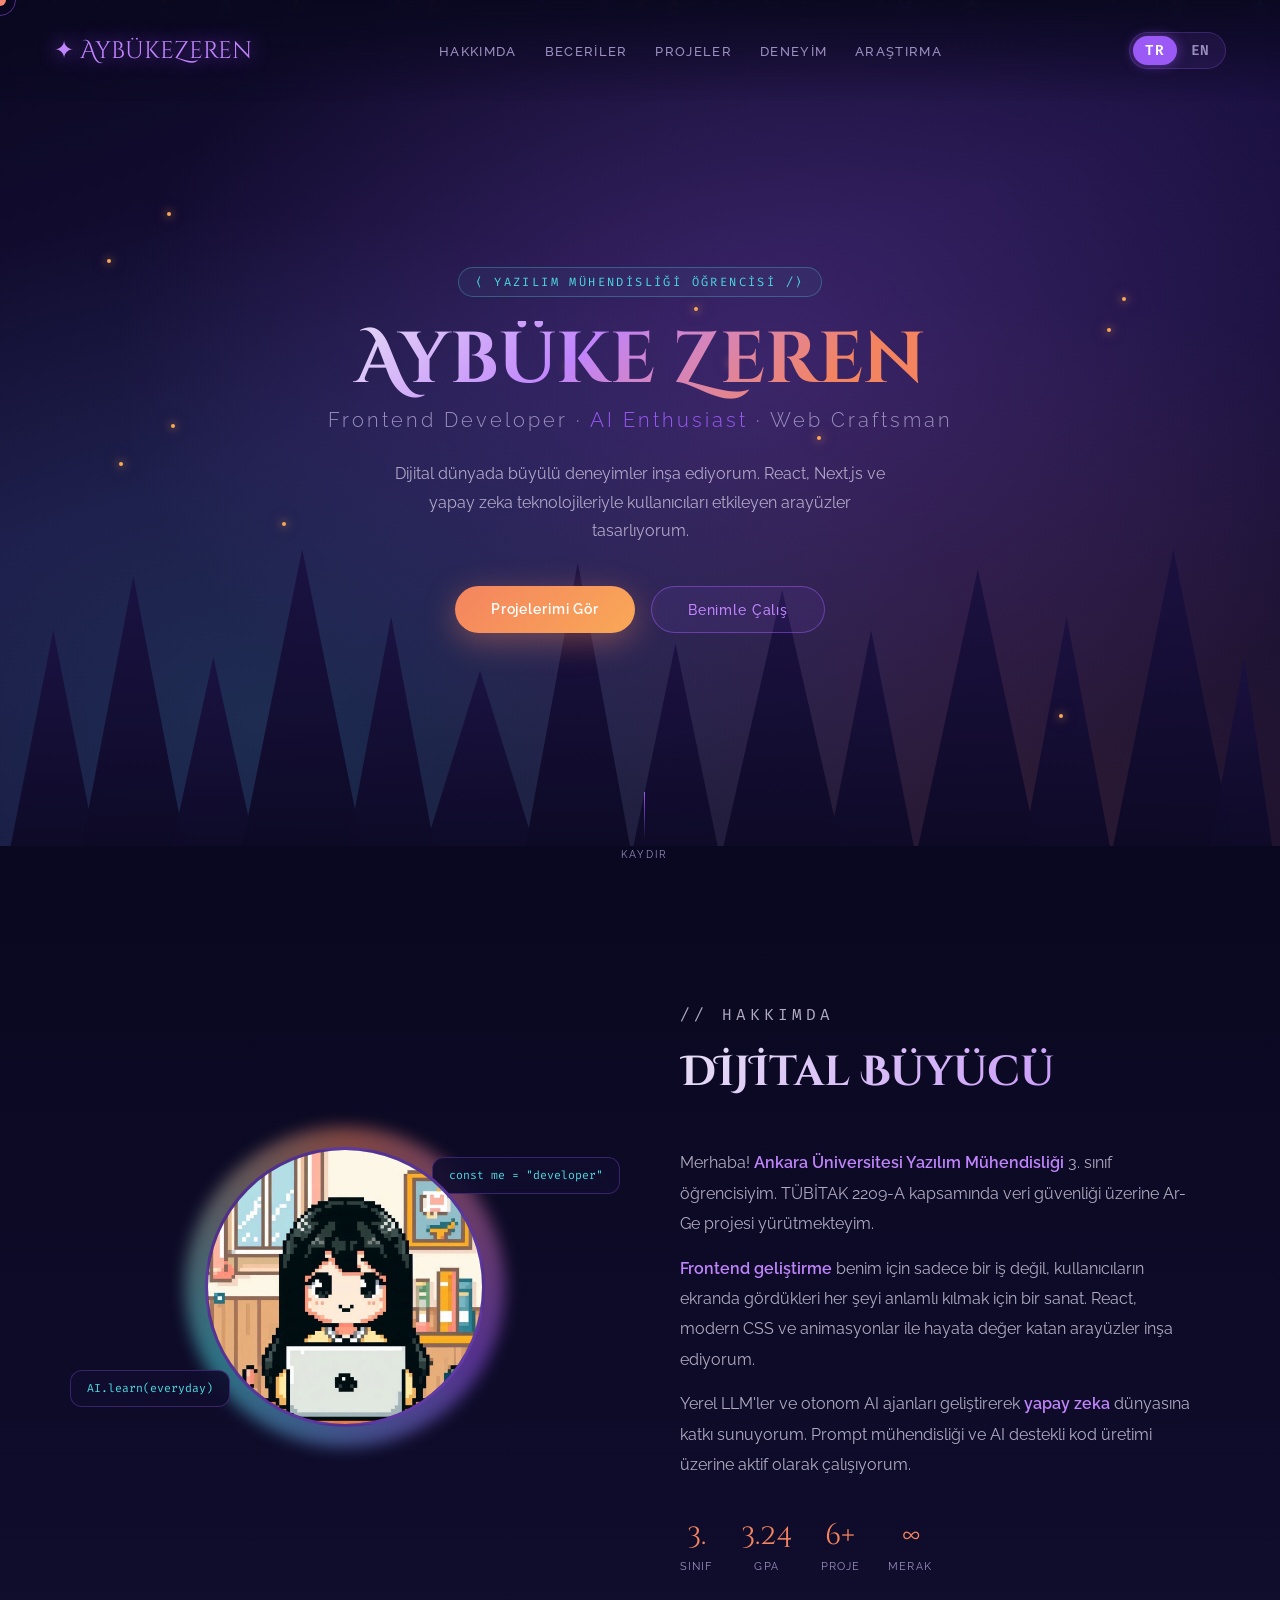
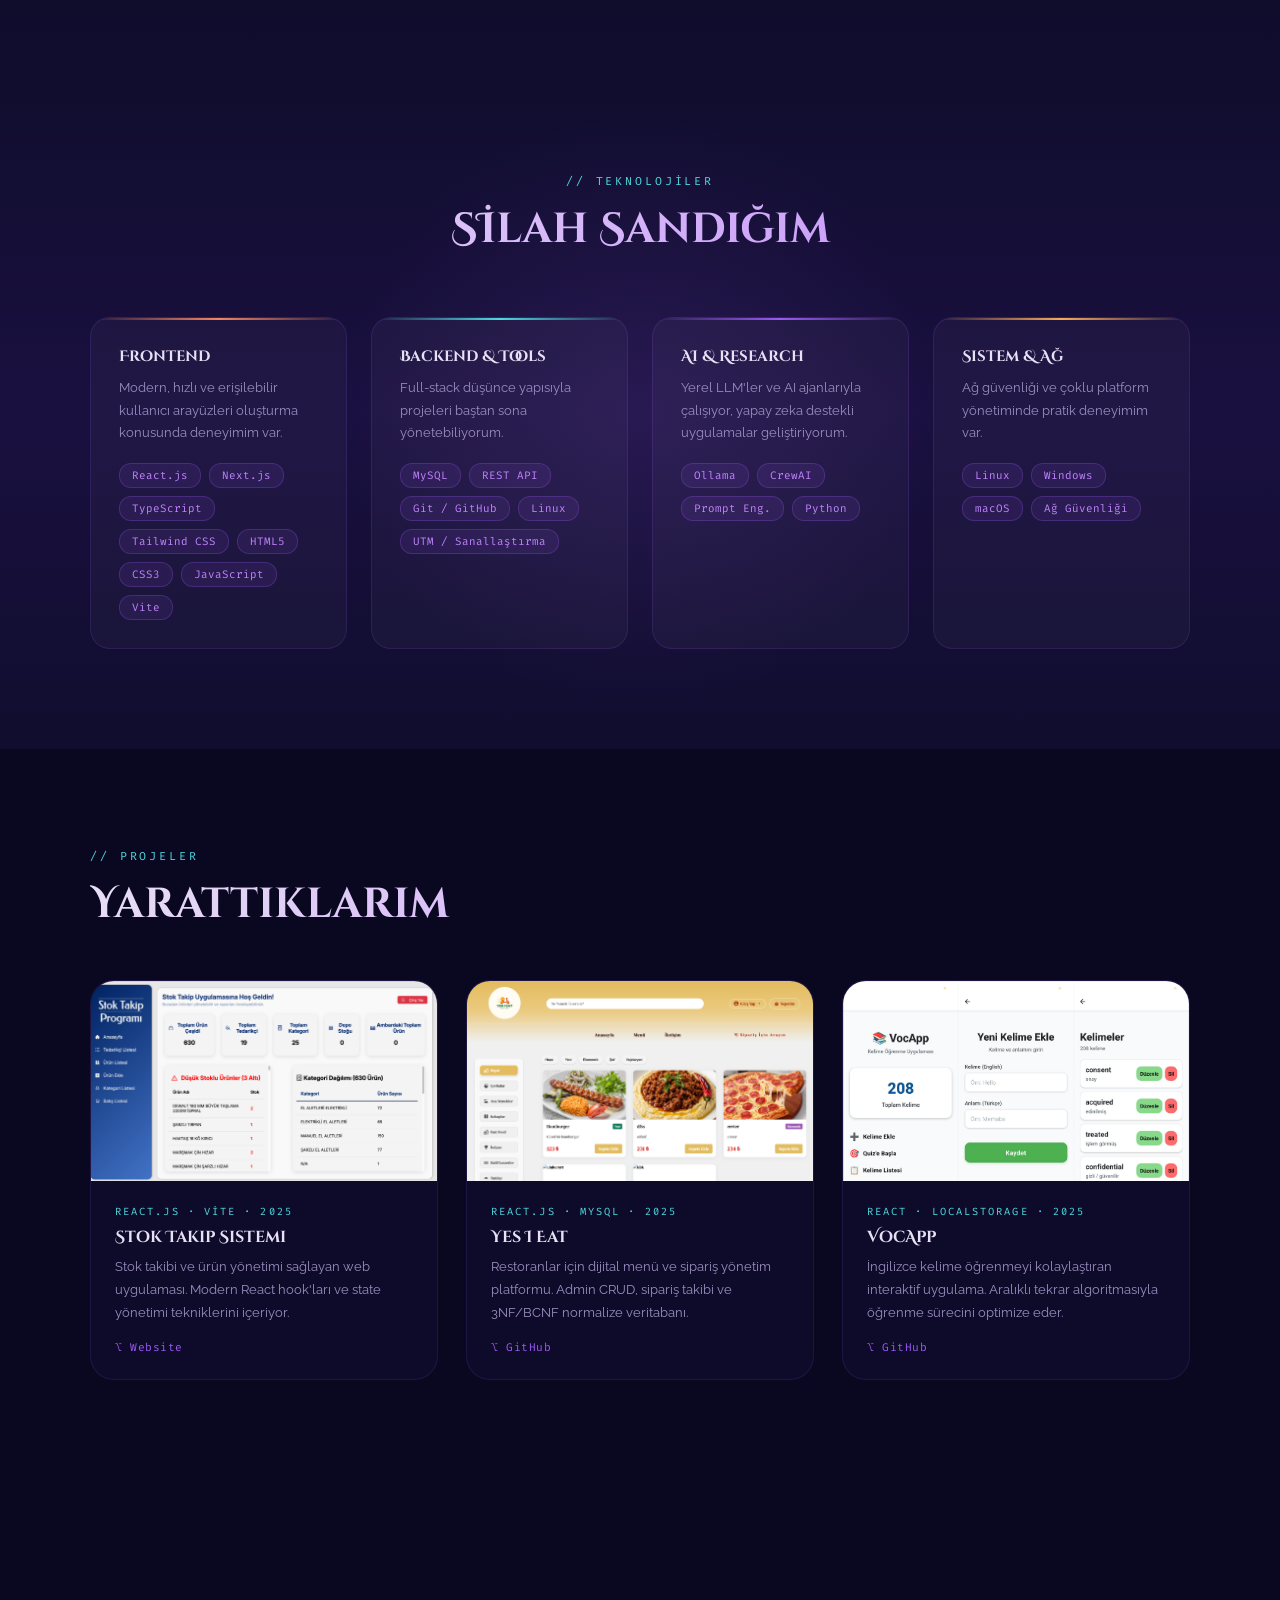
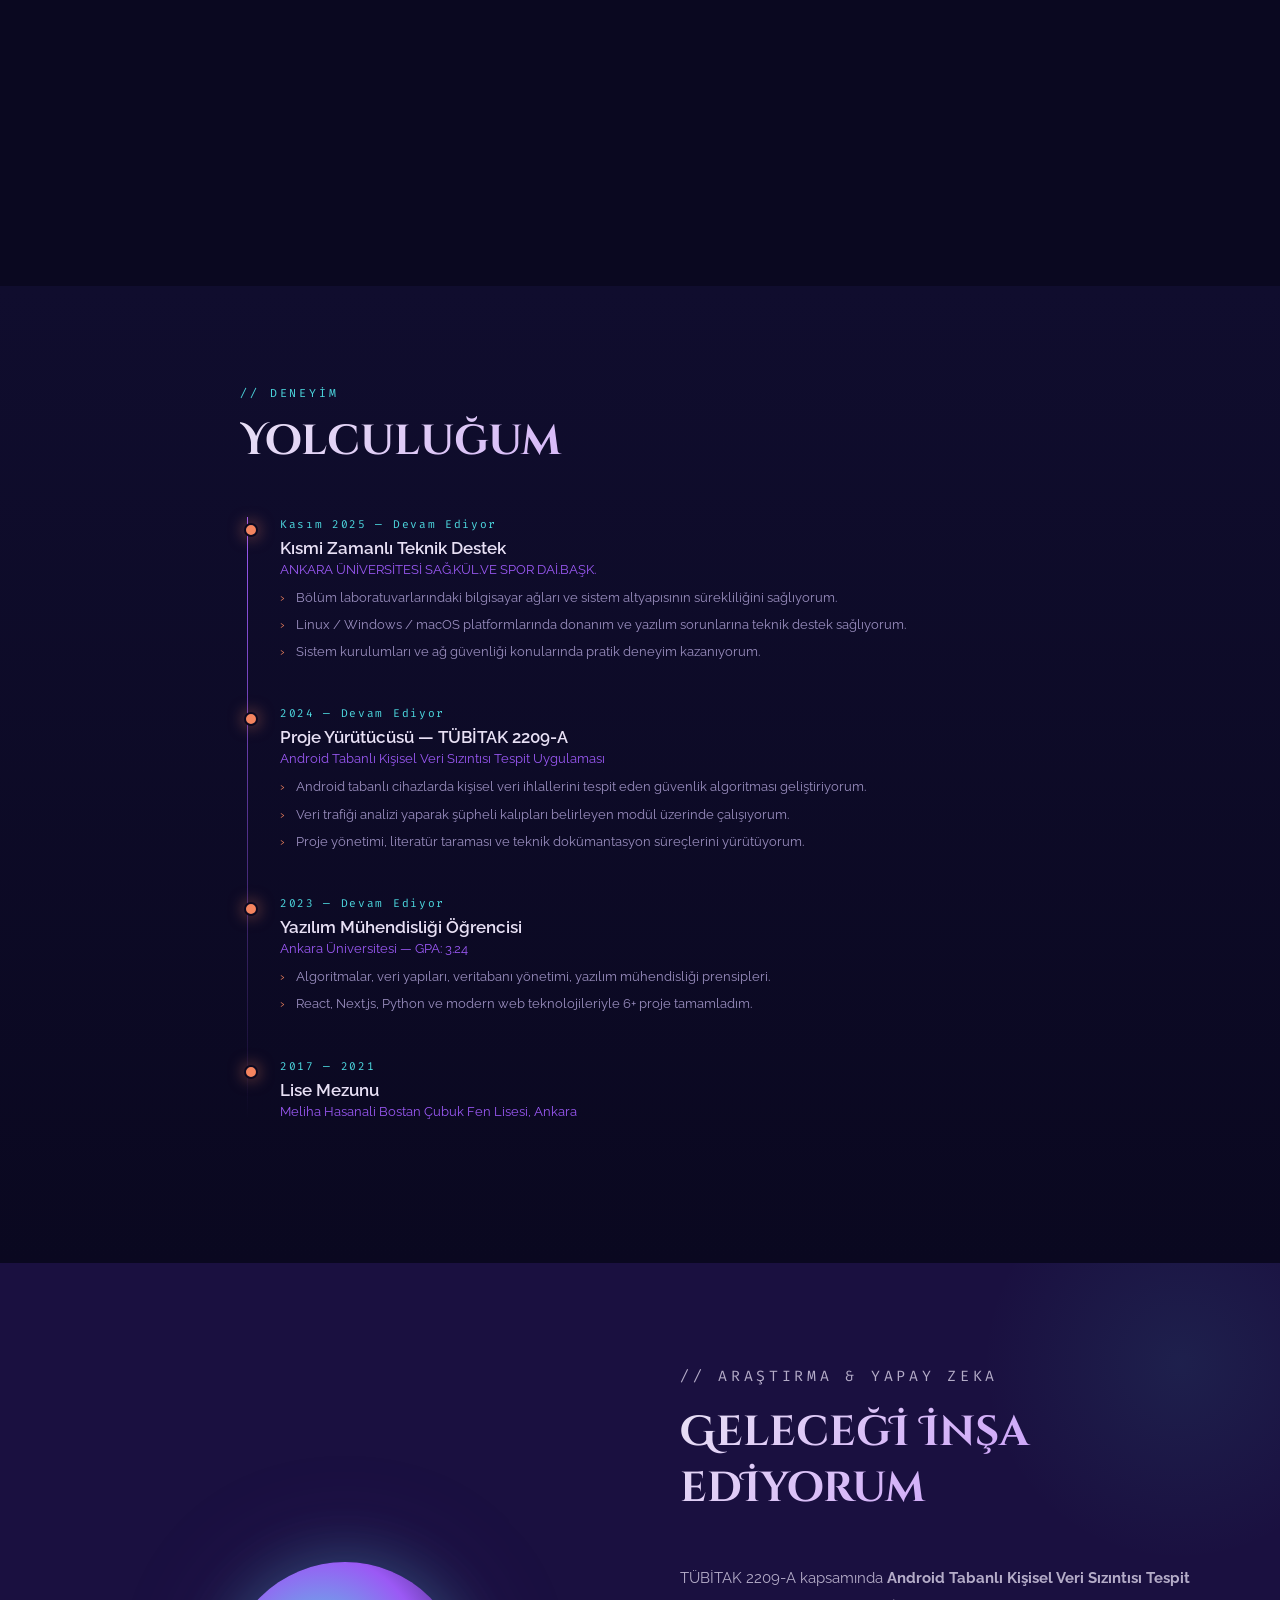
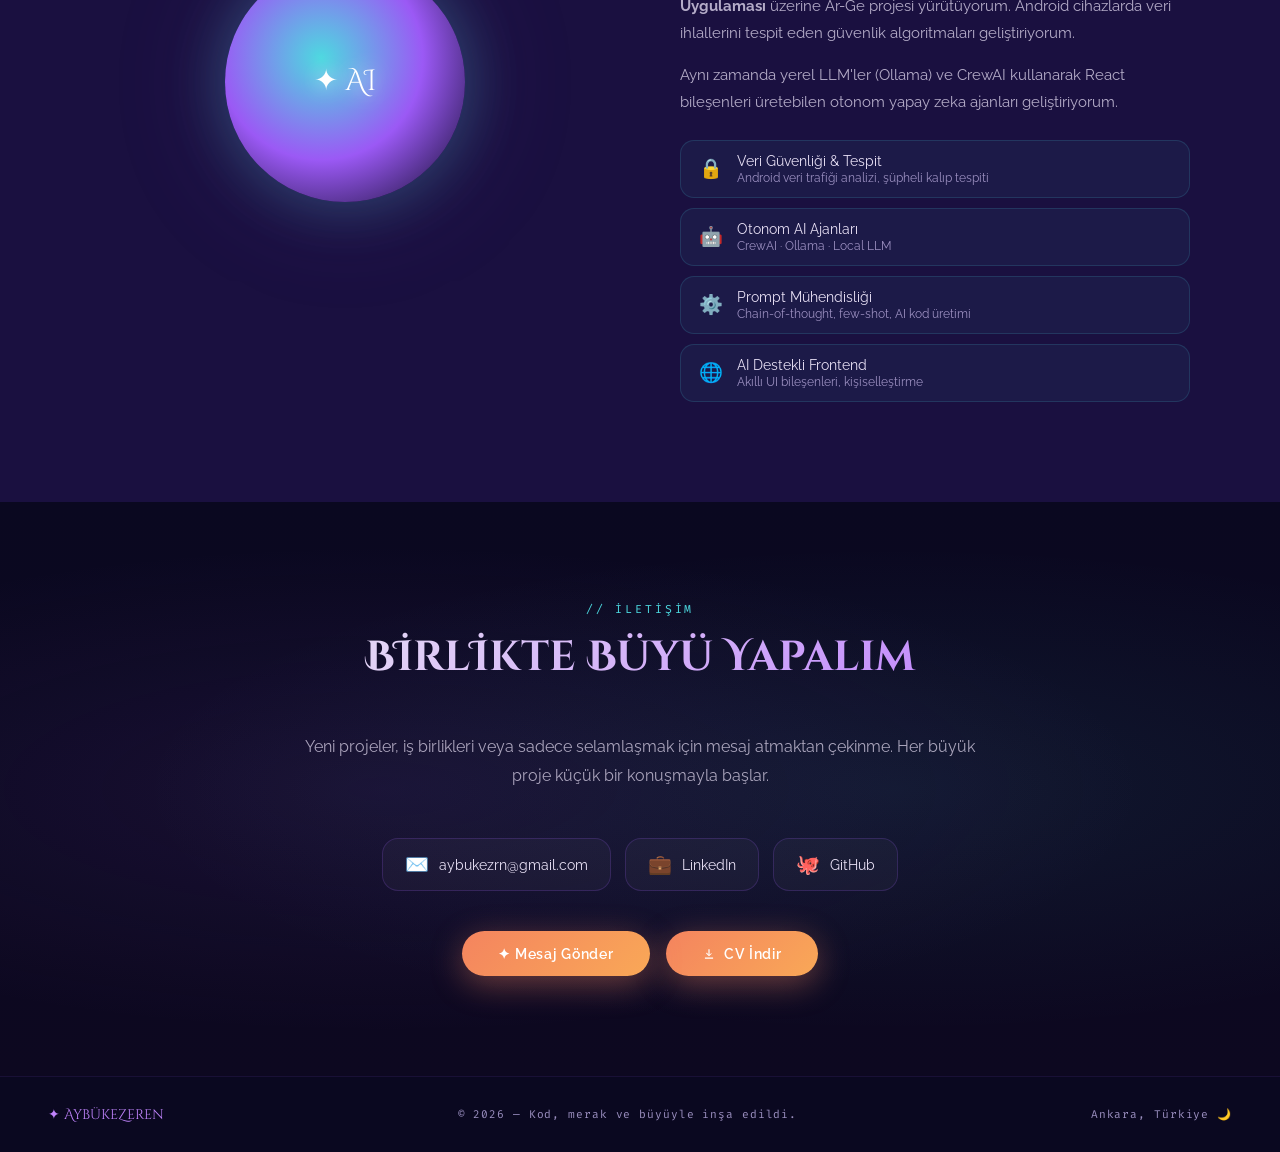
==== commit a0364b38: "güncelleme" ====
--- a/index.html
+++ b/index.html
@@ -1601,9 +1601,6 @@
                 <a href="mailto:aybukezrn@gmail.com" class="contact-card">
                     <span class="contact-card-icon">✉️</span> aybukezrn@gmail.com
                 </a>
-                <a href="tel:+905374974827" class="contact-card">
-                    <span class="contact-card-icon">📞</span> +90 537 497 48 27
-                </a>
                 <a href="https://www.linkedin.com/in/ayb%C3%BCke-zeren/" target="_blank" class="contact-card">
                     <span class="contact-card-icon">💼</span> LinkedIn
                 </a>
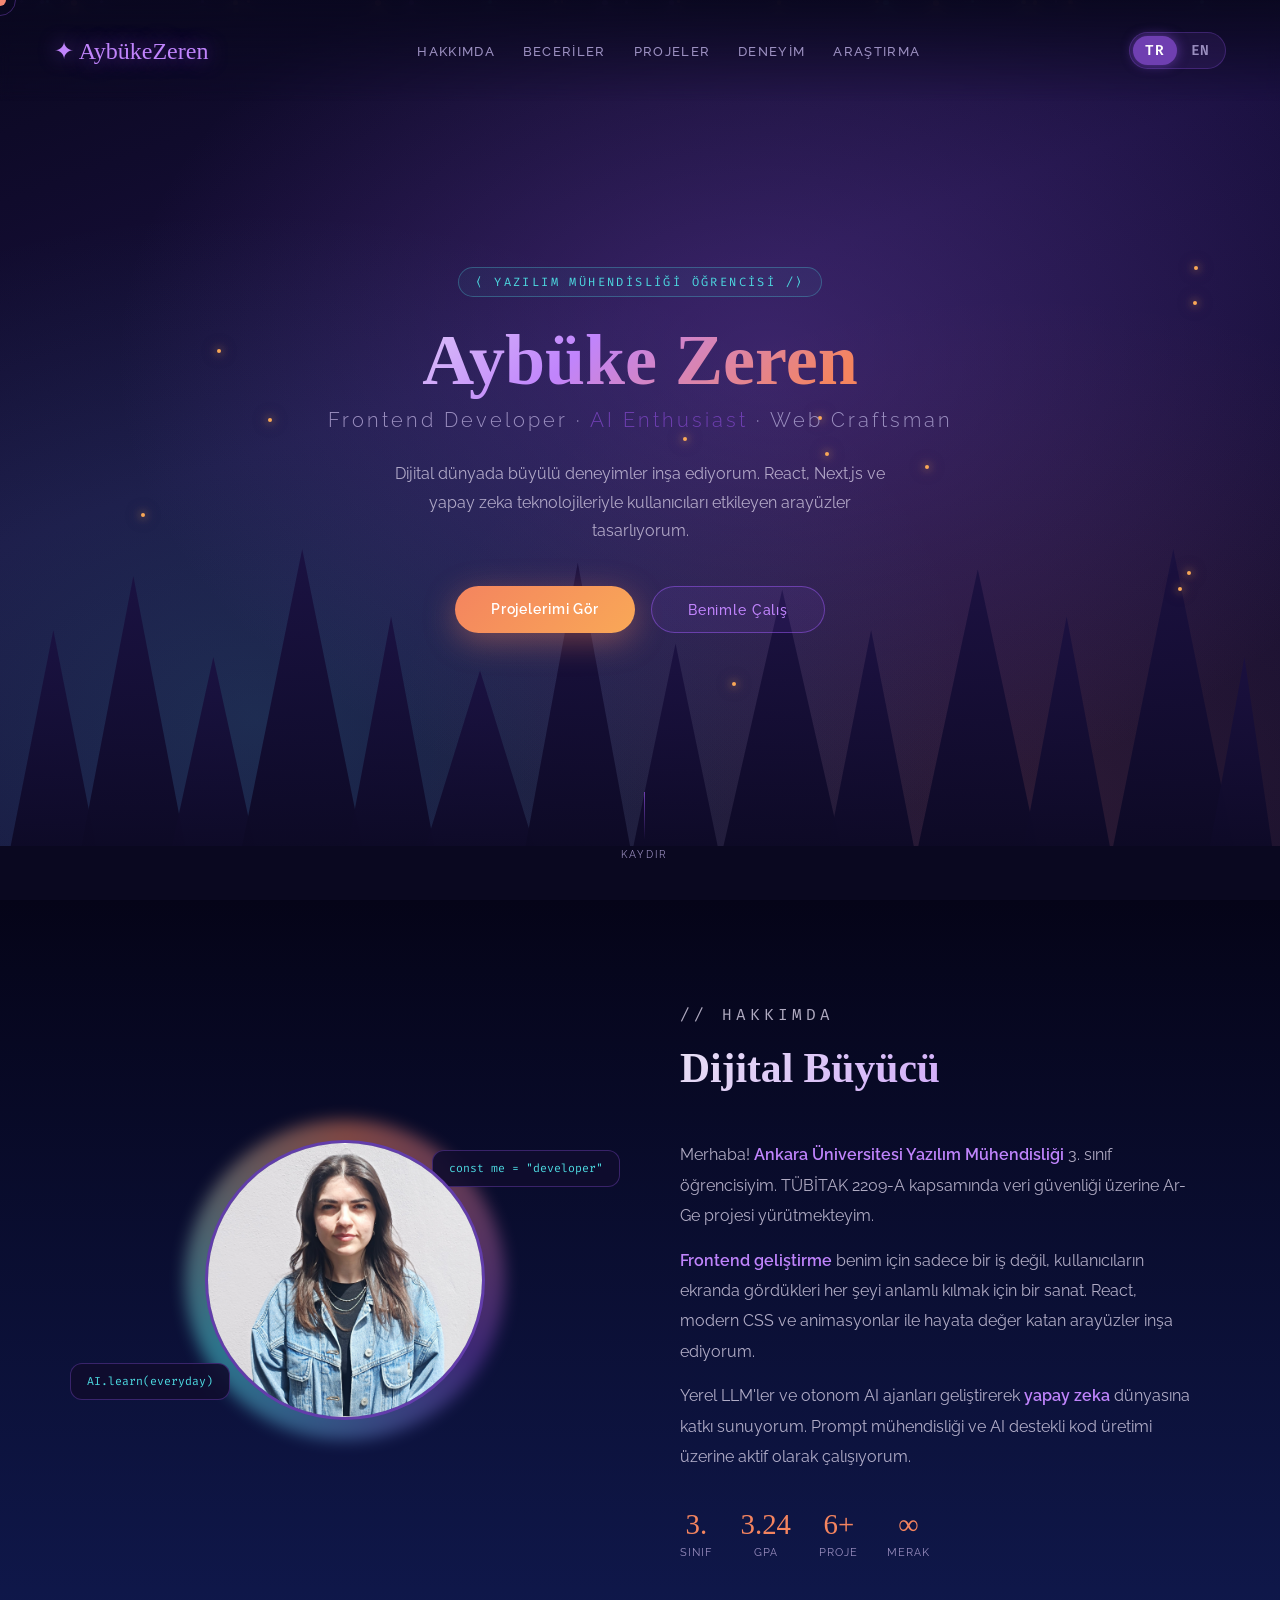
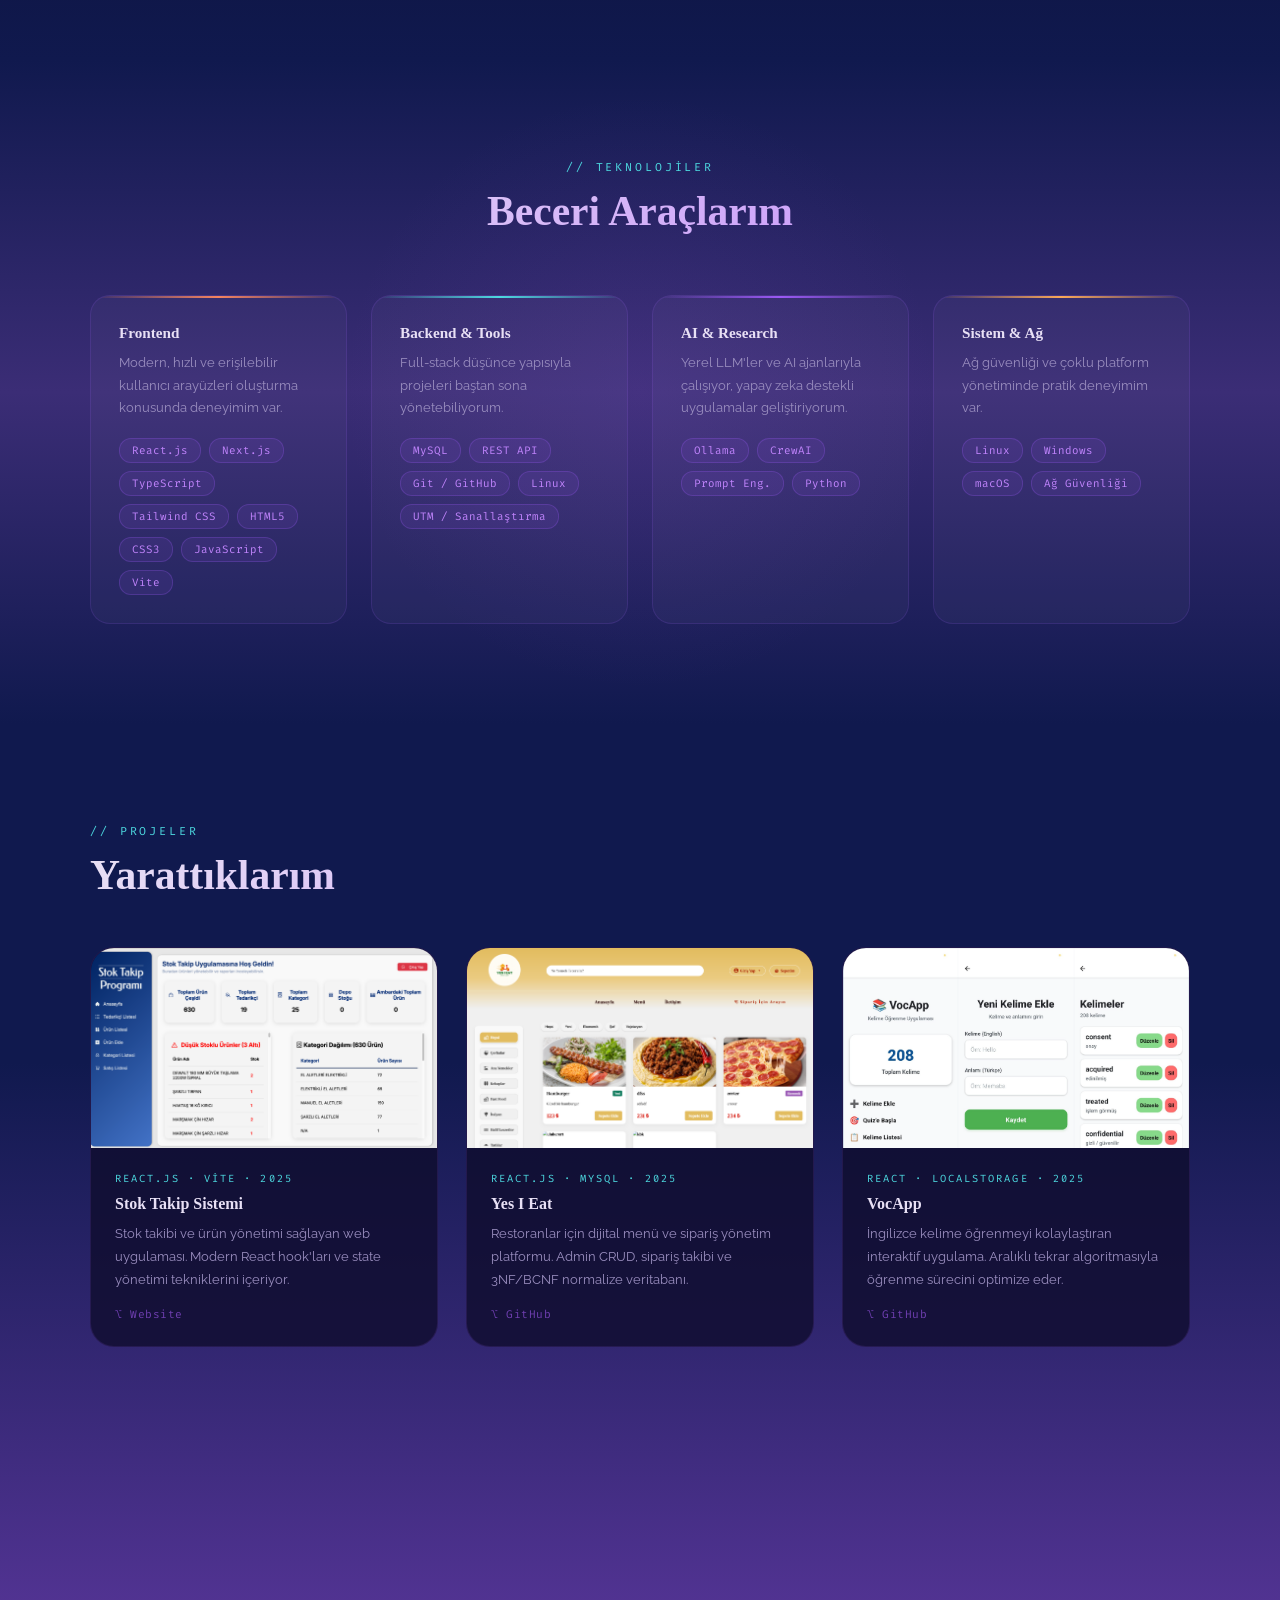
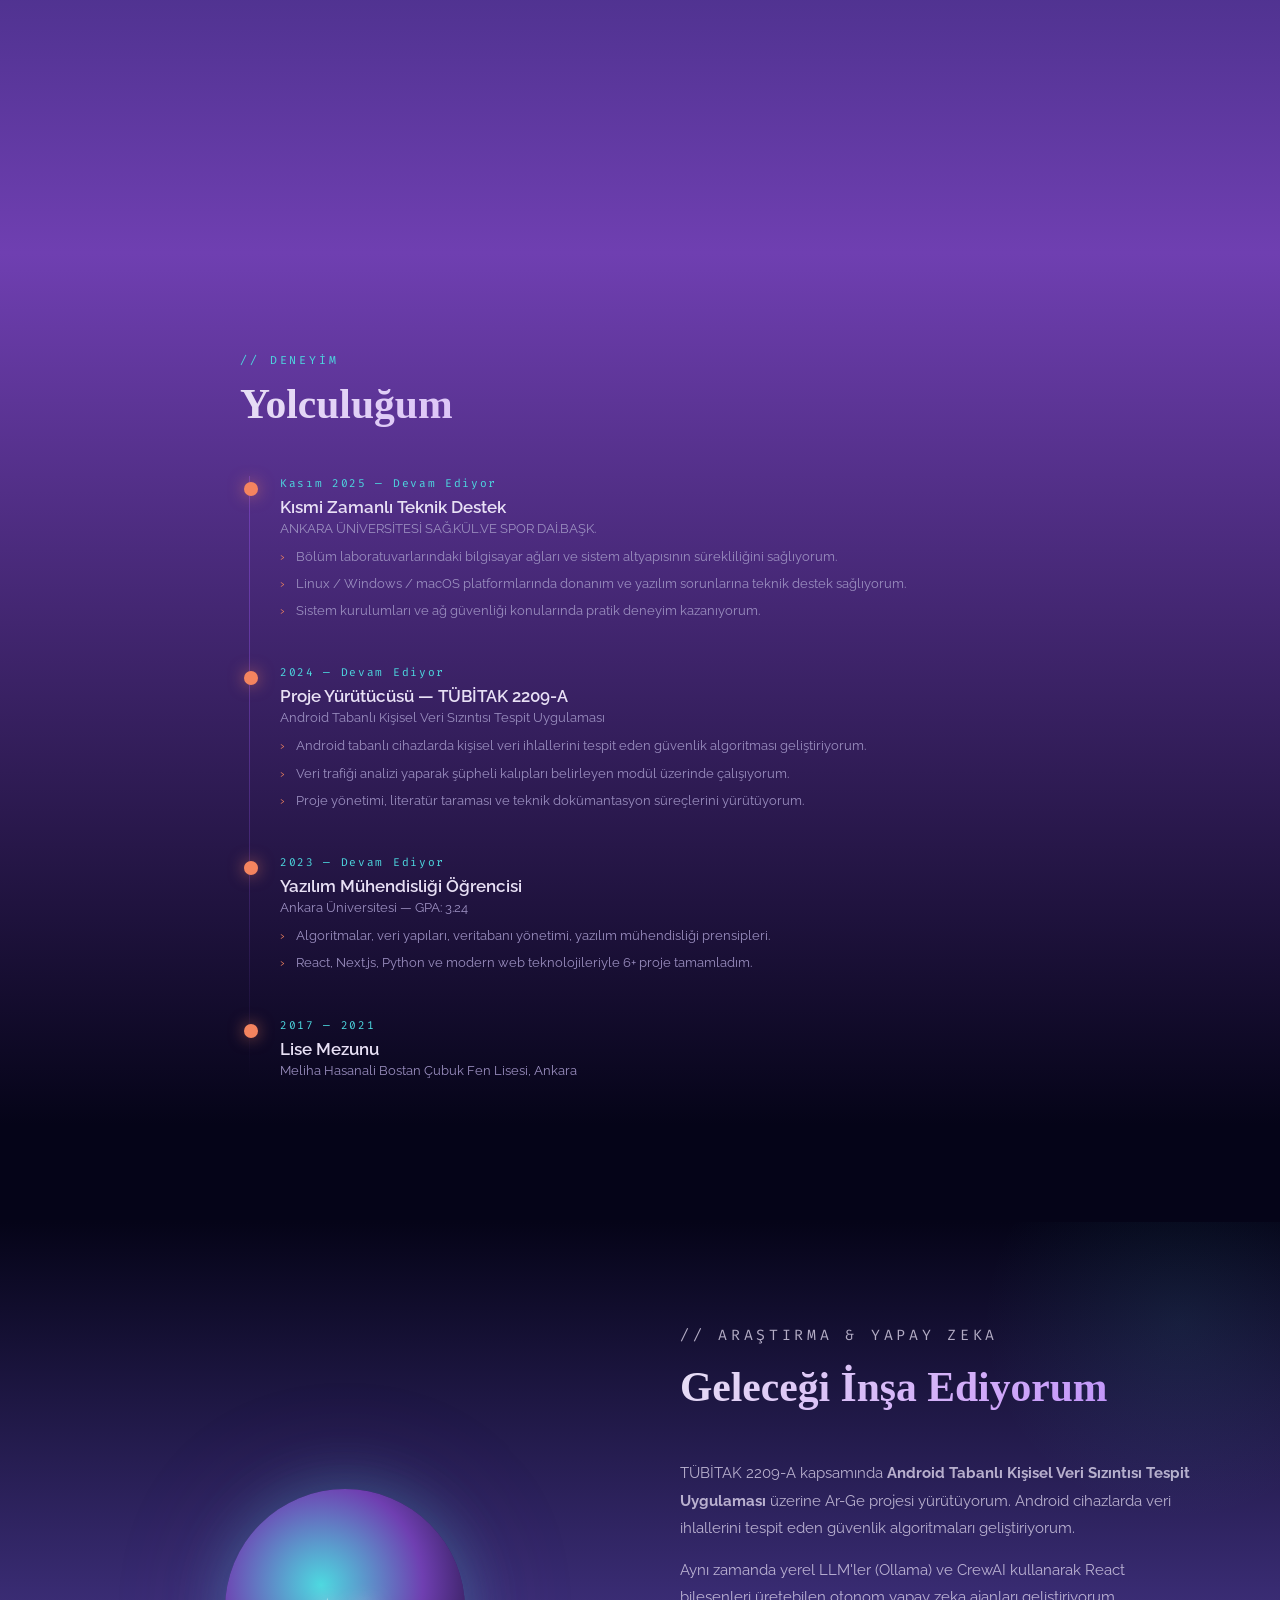
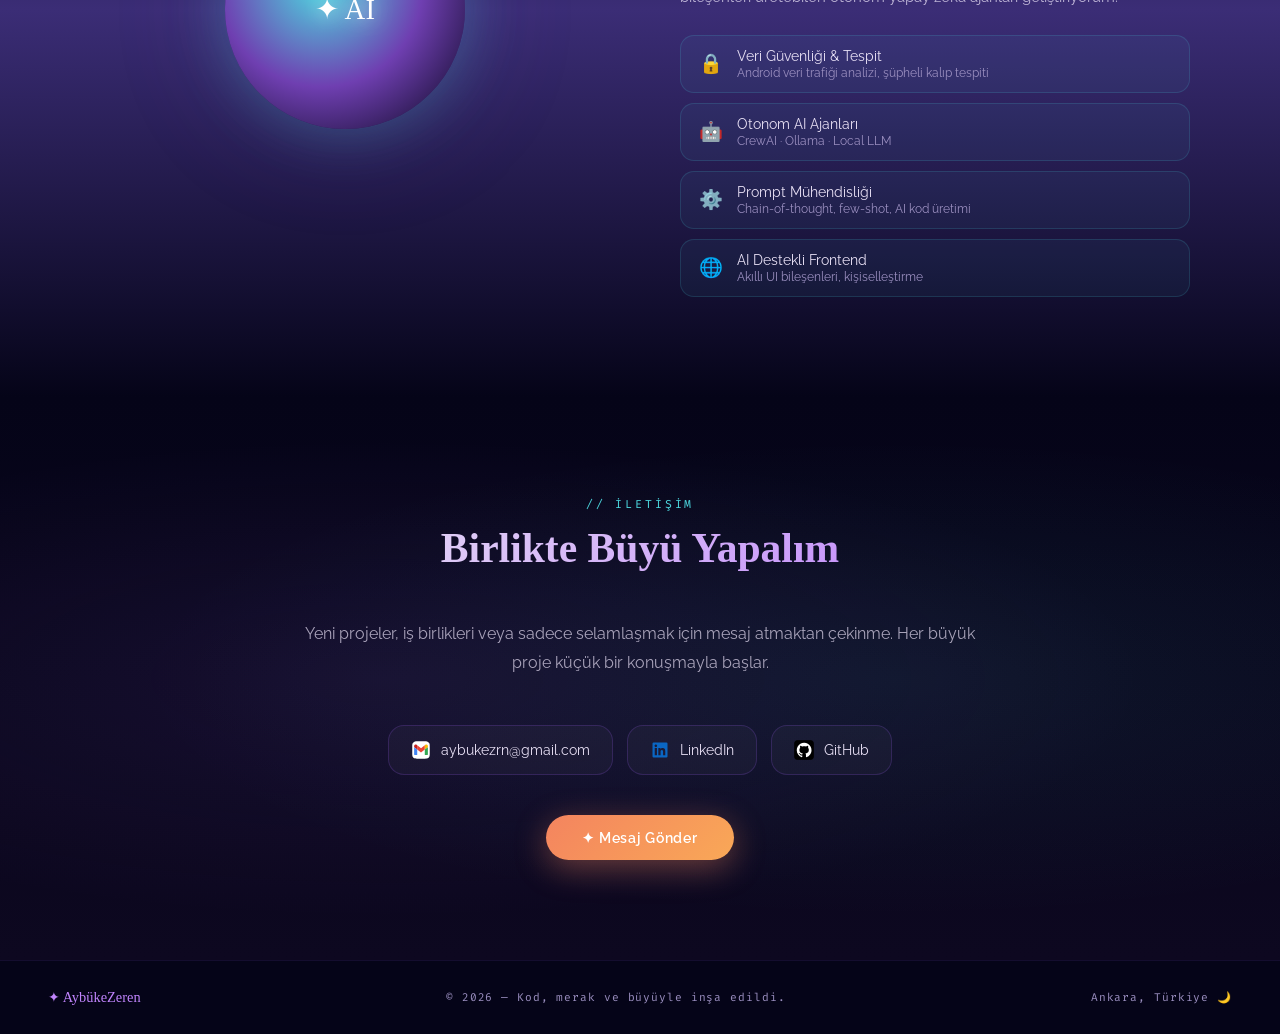
==== commit 3c6f5a00: "güncelleme" ====
--- a/index.html
+++ b/index.html
@@ -10,11 +10,11 @@
         rel="stylesheet">
     <style>
         :root {
-            --deep-navy: #0a0820;
-            --midnight: #100d2e;
-            --purple-dark: #1a1040;
+            --deep-navy: #050418;
+            --midnight: #10194e;
+            --purple-dark: #3b2d76;
             --purple-mid: #3d2a7a;
-            --violet: #9b59f5;
+            --violet: #6f3fb1;
             --lilac: #c084fc;
             --coral: #f4845f;
             --amber: #f9a857;
@@ -84,7 +84,7 @@
         }
 
         .nav-logo {
-            font-family: 'Cinzel Decorative', serif;
+            font-family: 'Cormorant Garamond', serif;
             font-size: 1.5rem;
             color: var(--lilac);
             text-shadow: 0 0 20px var(--violet);
@@ -317,7 +317,7 @@
         }
 
         .hero-name {
-            font-family: 'Cinzel Decorative', serif;
+            font-family: 'Cormorant Garamond', serif;
             font-size: clamp(2.2rem, 6vw, 4.5rem);
             line-height: 1.1;
             background: linear-gradient(135deg, #e8e0f5 0%, var(--lilac) 40%, var(--coral) 80%);
@@ -458,7 +458,7 @@
         }
 
         .section-title {
-            font-family: 'Cinzel Decorative', serif;
+            font-family: 'Cormorant Garamond', serif;
             font-size: clamp(1.8rem, 4vw, 2.6rem);
             background: linear-gradient(135deg, #e8e0f5, var(--lilac));
             -webkit-background-clip: text;
@@ -593,7 +593,7 @@
         }
 
         .stat-num {
-            font-family: 'Cinzel Decorative', serif;
+            font-family: 'Cormorant Garamond', serif;
             font-size: 1.8rem;
             color: var(--coral);
             display: block;
@@ -669,10 +669,11 @@
         }
 
         .skill-card-title {
-            font-family: 'Cinzel Decorative', serif;
+            font-family: 'Cormorant Garamond', serif;
             font-size: 0.95rem;
             color: var(--text-main);
             margin-bottom: 10px;
+            
         }
 
         .skill-card-desc {
@@ -686,6 +687,12 @@
             display: flex;
             flex-wrap: wrap;
             gap: 8px;
+        }
+
+        .skill-tag:hover {
+            background: rgba(155, 89, 245, 0.15);
+            border-color: rgba(155, 89, 245, 0.35);
+            color: var(--text-main);
         }
 
         .skill-tag {
@@ -700,7 +707,8 @@
 
         /* PROJECTS */
         .projects-section {
-            background: var(--deep-navy);
+            background: linear-gradient(180deg, var(--midnight) 30%, var(--violet) 100%);
+             position: relative;
         }
 
         .projects-container {
@@ -761,7 +769,7 @@
         }
 
         .project-name {
-            font-family: 'Cinzel Decorative', serif;
+            font-family: 'Cormorant Garamond', serif;
             font-size: 1rem;
             color: var(--text-main);
             margin-bottom: 8px;
@@ -799,7 +807,7 @@
 
         /* EXPERIENCE */
         .experience-section {
-            background: linear-gradient(180deg, var(--midnight) 0%, var(--deep-navy) 100%);
+            background: linear-gradient(180deg, var(--violet) 0%, var(--deep-navy) 90%);
         }
 
         .experience-container {
@@ -815,7 +823,7 @@
         .timeline::before {
             content: '';
             position: absolute;
-            left: 7px;
+            left: 9px;
             top: 0;
             bottom: 0;
             width: 1px;
@@ -844,7 +852,7 @@
             border-radius: 50%;
             background: var(--coral);
             box-shadow: 0 0 16px rgba(244, 132, 95, 0.6);
-            border: 2px solid var(--deep-navy);
+            border: 2px solid var(--coral);
         }
 
         .timeline-date {
@@ -864,7 +872,7 @@
 
         .timeline-company {
             font-size: 0.83rem;
-            color: var(--violet);
+            color: var(--text-dim);
             margin-bottom: 10px;
         }
 
@@ -893,7 +901,7 @@
 
         /* AI / RESEARCH */
         .ai-section {
-            background: var(--purple-dark);
+            background: linear-gradient(180deg, var(--deep-navy) 0%, var(--purple-dark) ,var(--deep-navy) 100%);
             position: relative;
             overflow: hidden;
         }
@@ -952,7 +960,7 @@
             display: flex;
             align-items: center;
             justify-content: center;
-            font-family: 'Cinzel Decorative', serif;
+            font-family: 'Cormorant Garamond', serif;
             font-size: 1.8rem;
             color: white;
             text-shadow: 0 0 20px rgba(255, 255, 255, 0.8);
@@ -1076,6 +1084,15 @@
 
         .contact-card-icon {
             font-size: 1.2rem;
+            display: flex;
+            flex-direction: row;
+            align-items: center;
+        }
+
+        .contact-card-icon img{
+            width: 20px;
+            height: 20px;
+            object-fit: contain;
         }
 
         /* FOOTER */
@@ -1096,7 +1113,7 @@
         }
 
         .footer-logo {
-            font-family: 'Cinzel Decorative', serif;
+            font-family: 'Cormorant Garamond', serif;
             font-size: 0.9rem;
             color: var(--lilac);
         }
@@ -1255,7 +1272,7 @@
                 <div class="avatar-ring">
                     <div class="avatar-glow"></div>
                     <div class="avatar-inner">
-                        <img src="image.png" alt="Aybüke Zeren">
+                        <img src="profil.png" alt="Aybüke Zeren">
                     </div>
                 </div>
                 <div class="about-floating-tag tag-top">const me = "developer"</div>
@@ -1263,7 +1280,7 @@
             </div>
             <div class="about-text reveal">
                 <p class="section-label" data-tr="// hakkımda" data-en="// about me">// hakkımda</p>
-                <h2 class="section-title" data-tr="Dijital Büyücü" data-en="Digital Sorceress">DİJİtal Büyücü</h2>
+                <h2 class="section-title" data-tr="Dijital Büyücü" data-en="Digital Sorceress">Dijital Büyücü</h2>
                 <p id="ab1">Merhaba! <strong>Ankara Üniversitesi Yazılım Mühendisliği</strong> 3. sınıf öğrencisiyim. 
                     TÜBİTAK 2209-A kapsamında veri güvenliği üzerine Ar-Ge projesi yürütmekteyim.</p>
                 <p id="ab2"><strong>Frontend geliştirme</strong> benim için sadece bir iş değil, kullanıcıların ekranda
@@ -1289,7 +1306,7 @@
         <div class="skills-container">
             <div class="skills-header reveal">
                 <p class="section-label" data-tr="// teknolojiler" data-en="// technologies">// teknolojiler</p>
-                <h2 class="section-title" data-tr="Silah Sandığım" data-en="My Arsenal">Sİlah Sandığım</h2>
+                <h2 class="section-title" data-tr="Silah Sandığım" data-en="My Arsenal">Beceri Araçlarım</h2>
             </div>
             <div class="skills-grid">
                 <div class="skill-card reveal" style="--card-accent:#f4845f">
@@ -1418,7 +1435,7 @@
                         <p class="project-desc" data-tr="Akademik performans ve aktivite takip dashboard'u."
                             data-en="Academic performance and activity tracking dashboard.">Akademik performans ve
                             aktivite takip dashboard'u.</p>
-                        <div class="project-links"><a href="#" class="project-link">⌥ GitHub</a></div>
+                        <div class="project-links"><a href="https://github.com/aybukzrn/Campus" class="project-link">⌥ GitHub</a></div>
                     </div>
                 </div>
 
@@ -1431,7 +1448,7 @@
                             data-tr="Hırdavat ve alet edevat ürünlerinin satıldığı e-ticaret arayüzü."
                             data-en="E-commerce interface for hardware and tool products.">Hırdavat ve alet edevat
                             ürünlerinin satıldığı e-ticaret arayüzü.</p>
-                        <div class="project-links"><a href="#" class="project-link">⌥ GitHub</a></div>
+                        
                     </div>
                 </div>
 
@@ -1535,8 +1552,8 @@
             <div class="ai-content reveal">
                 <p class="section-label" data-tr="// araştırma & yapay zeka" data-en="// research & AI">// araştırma &
                     yapay zeka</p>
-                <h2 class="section-title" data-tr="Geleceği İnşa Ediyorum" data-en="Building the Future">Geleceğİ İnşa
-                    edİyorum</h2>
+                <h2 class="section-title" data-tr="Geleceği İnşa Ediyorum" data-en="Building the Future">Geleceği İnşa
+                    Ediyorum</h2>
                 <p id="aiP1">TÜBİTAK 2209-A kapsamında <strong>Android Tabanlı Kişisel Veri Sızıntısı Tespit
                         Uygulaması</strong> üzerine Ar-Ge projesi yürütüyorum. Android cihazlarda veri ihlallerini
                     tespit eden güvenlik algoritmaları geliştiriyorum.</p>
@@ -1589,7 +1606,7 @@
         <div class="contact-container">
             <div class="reveal">
                 <p class="section-label" data-tr="// iletişim" data-en="// contact">// iletişim</p>
-                <h2 class="section-title" data-tr="Birlikte Büyü Yapalım" data-en="Let's Create Magic">Bİrlİkte Büyü
+                <h2 class="section-title" data-tr="Birlikte Büyü Yapalım" data-en="Let's Create Magic">Birlikte Büyü
                     Yapalım</h2>
                 <p class="contact-intro"
                     data-tr="Yeni projeler, iş birlikleri veya sadece selamlaşmak için mesaj atmaktan çekinme. Her büyük proje küçük bir konuşmayla başlar."
@@ -1599,25 +1616,19 @@
             </div>
             <div class="contact-cards reveal">
                 <a href="mailto:aybukezrn@gmail.com" class="contact-card">
-                    <span class="contact-card-icon">✉️</span> aybukezrn@gmail.com
+                    <span class="contact-card-icon"><img src="gmail.svg" alt=""></span> aybukezrn@gmail.com
                 </a>
                 <a href="https://www.linkedin.com/in/ayb%C3%BCke-zeren/" target="_blank" class="contact-card">
-                    <span class="contact-card-icon">💼</span> LinkedIn
+                    <span class="contact-card-icon"><img src="linkedin.svg" alt=""></span> LinkedIn
                 </a>
                 <a href="https://github.com/aybukzrn" target="_blank" class="contact-card">
-                    <span class="contact-card-icon">🐙</span> GitHub
+                    <span class="contact-card-icon"><img src="github.svg" alt=""></span> GitHub
                 </a>
             </div>
 
             <div class="contact-buttom">
                 <a href="mailto:aybukezrn@gmail.com" class="btn-primary reveal" data-tr="Mesaj Gönder ✦"
                     data-en="✦ Send Message">✦ Mesaj Gönder</a>
-                <a href="AybükeZerenCV.pdf" download class="cv-btn">
-                    <svg viewBox="0 0 24 24" xmlns="http://www.w3.org/2000/svg">
-                        <path d="M12 16l-5-5 1.41-1.41L11 13.17V4h2v9.17l2.59-2.58L17 11l-5 5zm-7 4v-2h14v2H5z" />
-                    </svg>
-                    <span class="cv-label" data-tr="CV İndir" data-en="Download CV">CV İndir</span>
-                </a>
             </div>
         </div>
     </section>
